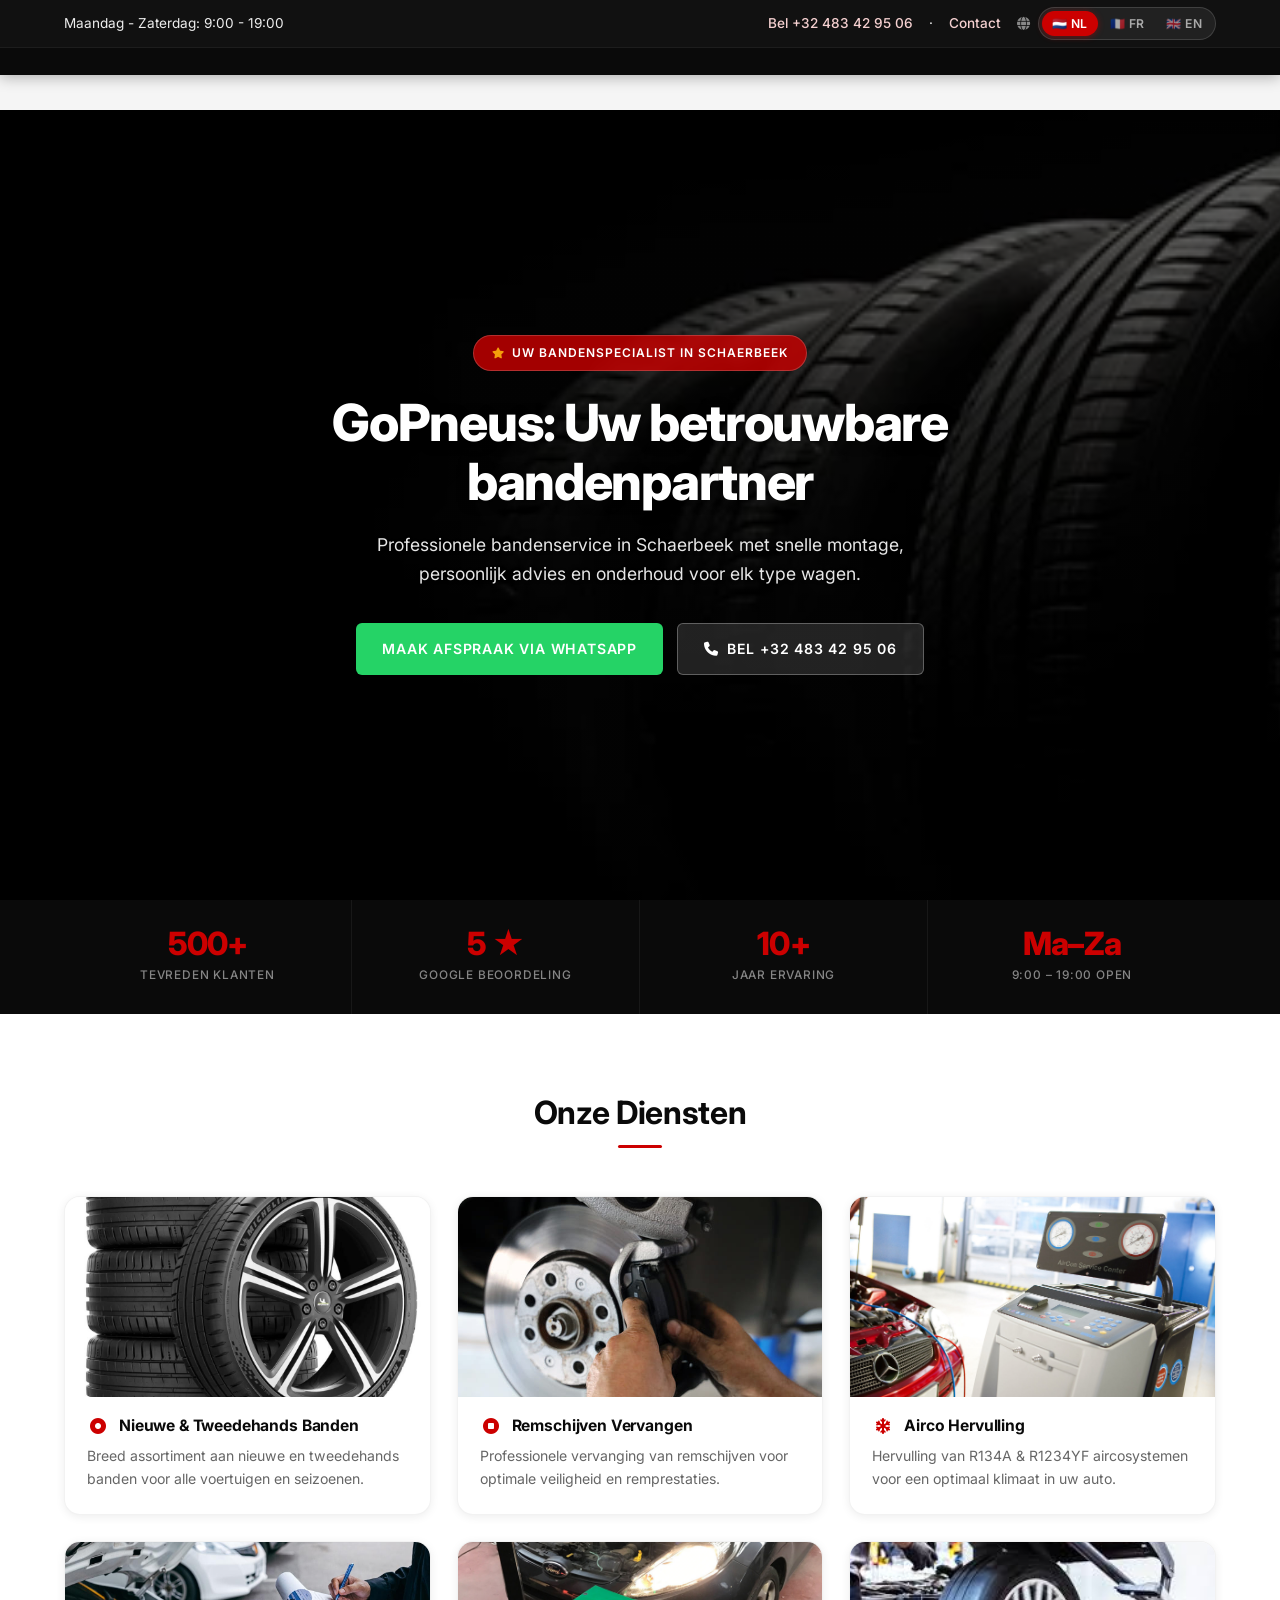
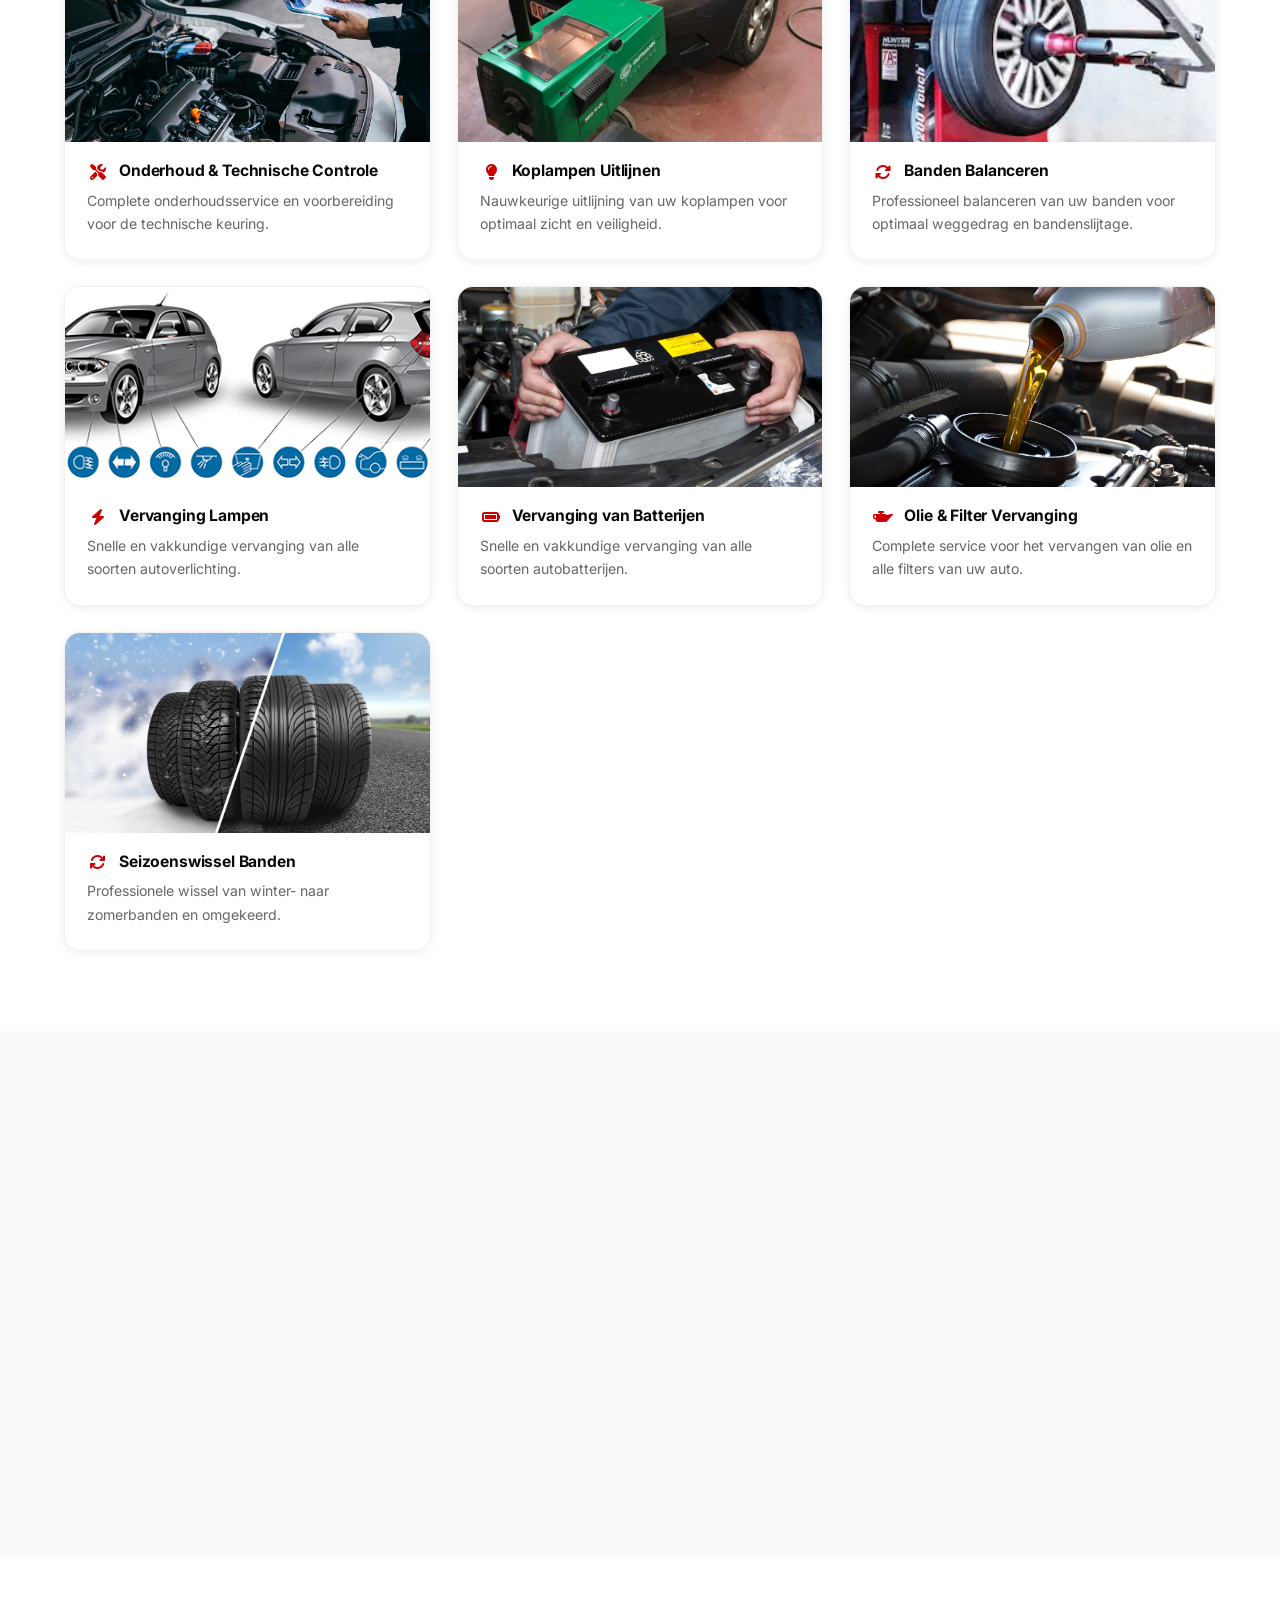
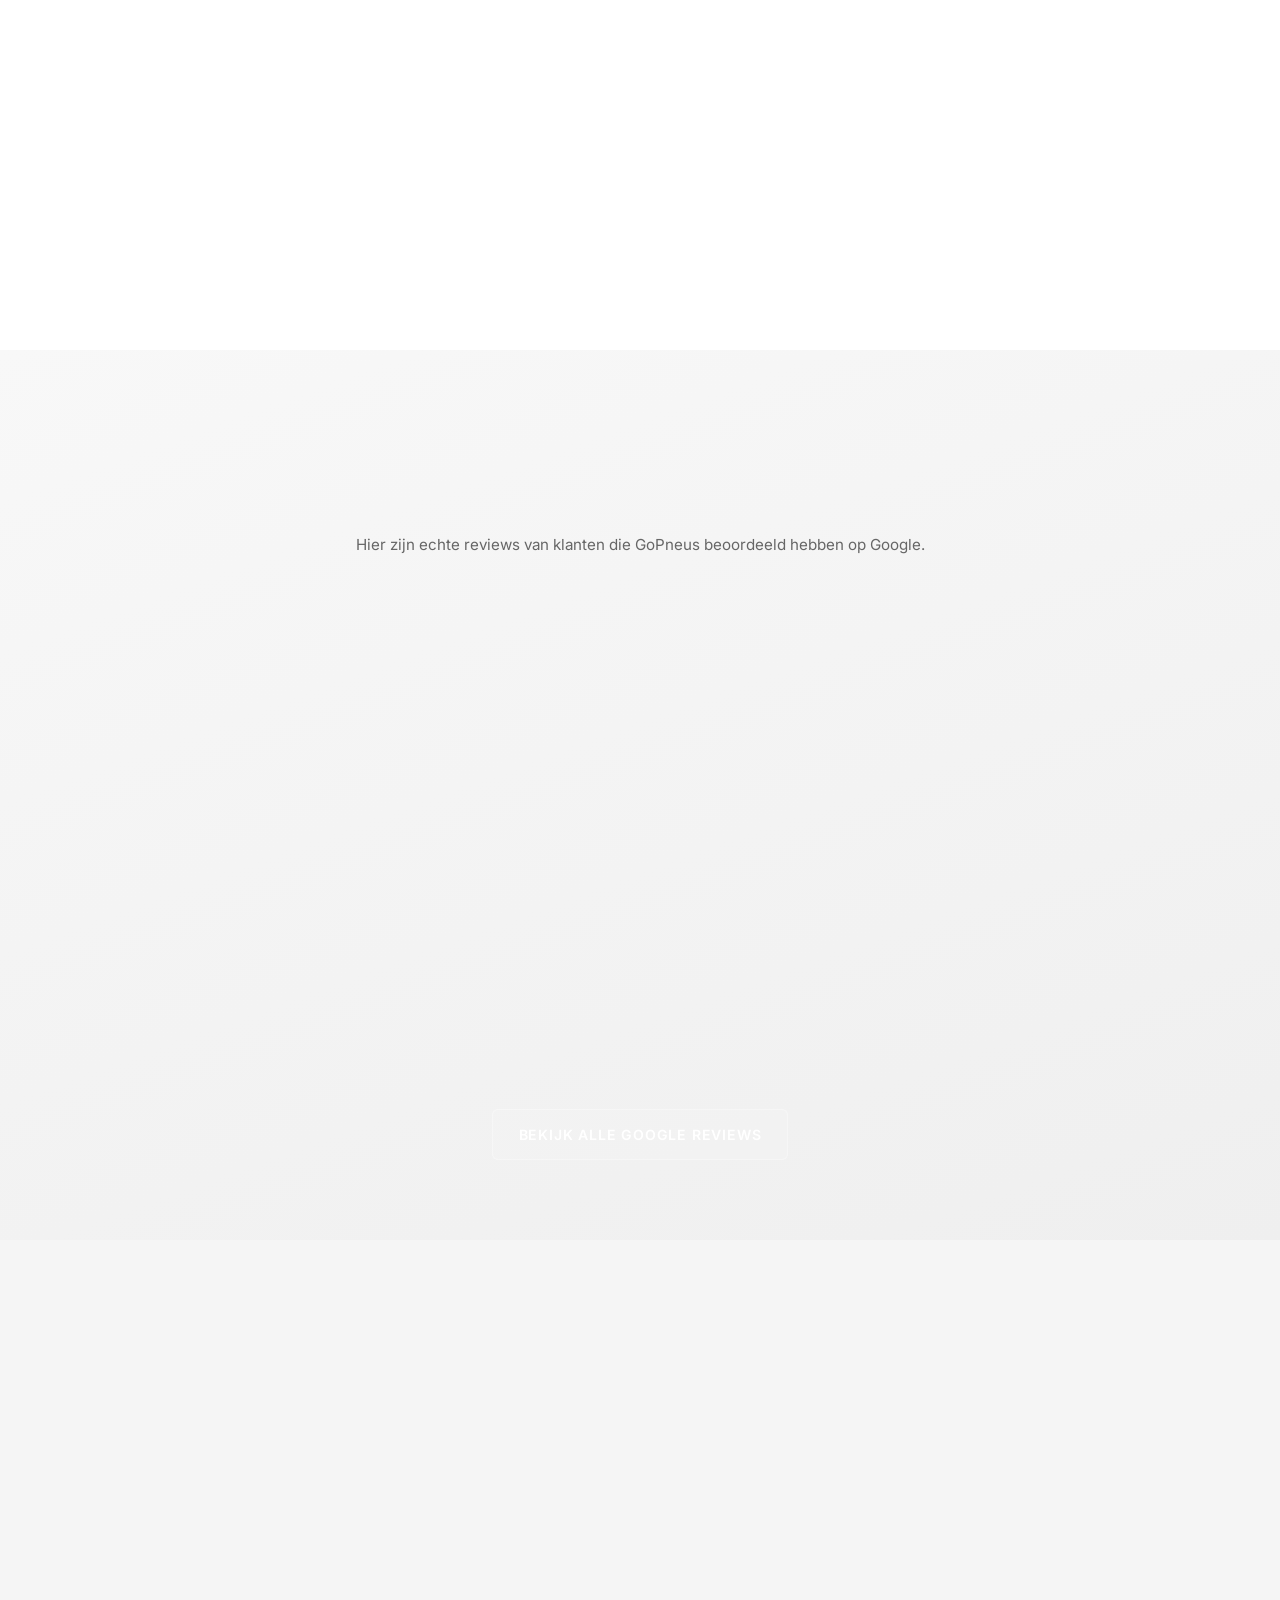
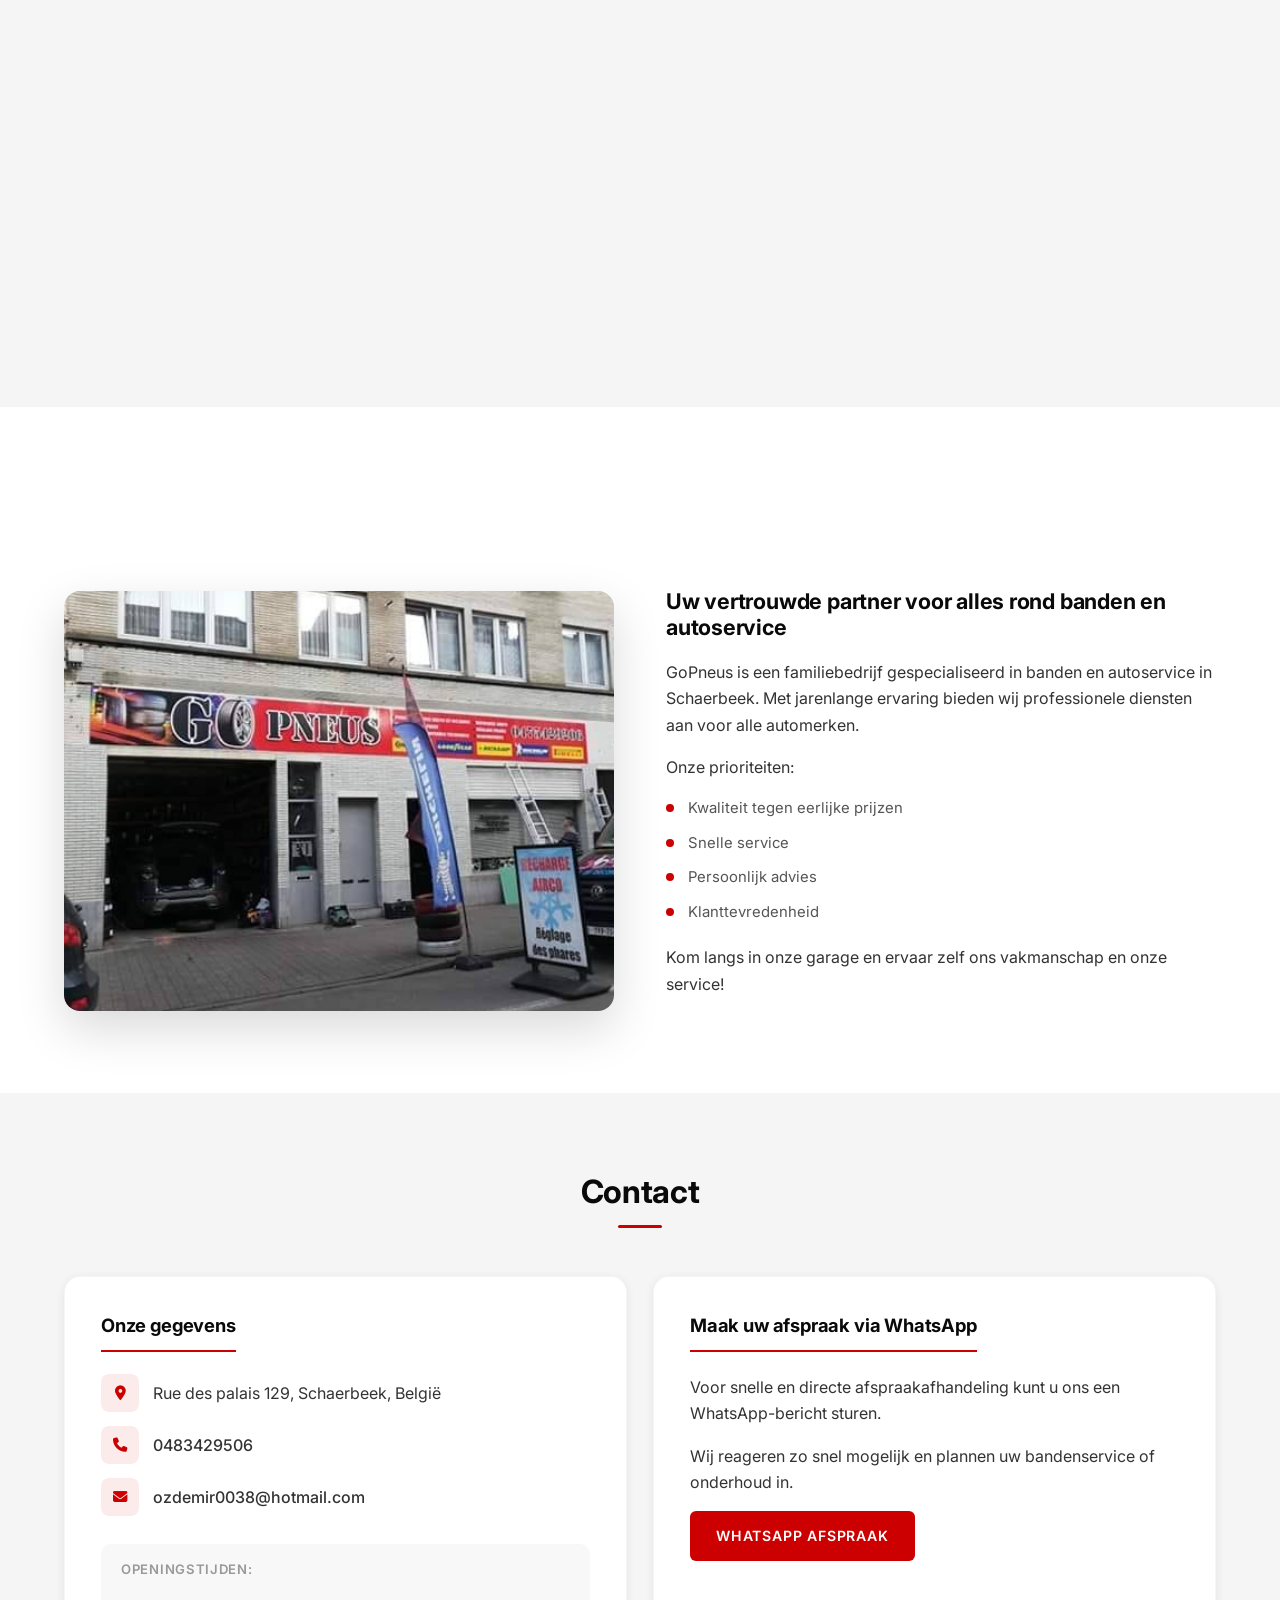
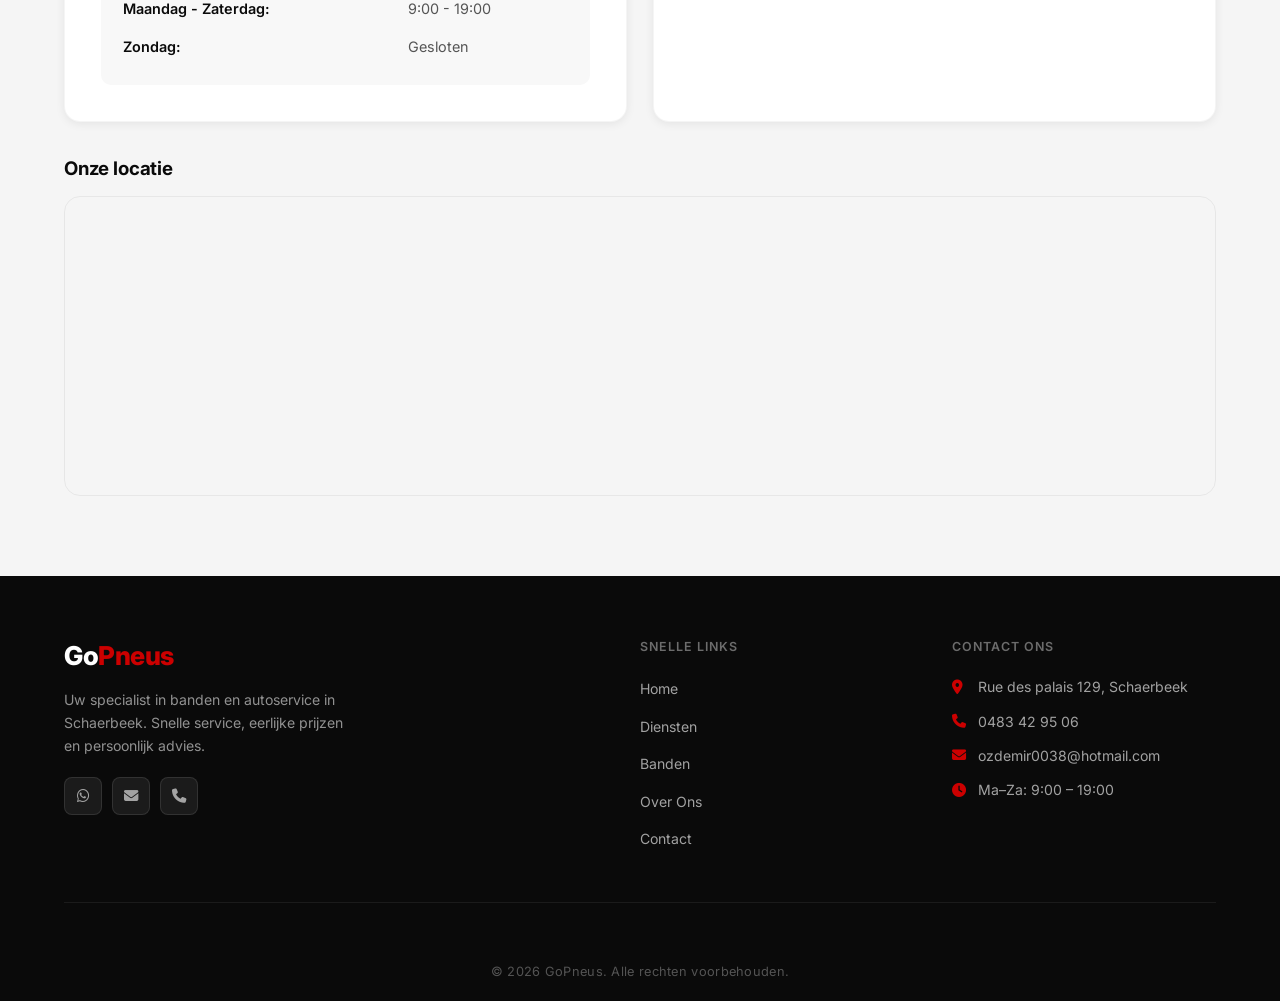
==== index.html @ aa097627 "Move website files to repo root for GitHub Pages Files moved from WebSite/ to root so the site serve" ====
<!DOCTYPE html>
<html lang="nl">

<head>
    <meta charset="UTF-8">
    <meta name="viewport" content="width=device-width, initial-scale=1.0">
    <meta name="description" content="GoPneus - Uw bandenspecialist in Schaerbeek. Banden, onderhoud, lampen, accu's en technische controle met persoonlijke service.">
    <title>GoPneus - Uw Bandenspecialist in Schaerbeek</title>
    <link rel="stylesheet" href="https://cdnjs.cloudflare.com/ajax/libs/font-awesome/6.4.0/css/all.min.css" crossorigin="anonymous" referrerpolicy="no-referrer" />
    <link rel="stylesheet" href="style.css">
</head>

<body>
    <div class="top-bar">
        <div class="container">
            <div data-i18n="topbar_hours">Maandag - Zaterdag: 9:00 - 19:00</div>
            <div class="top-bar-right">
                <a href="tel:+32483429506">Bel +32 483 42 95 06</a> · <a href="#contact" data-i18n="topbar_contact">Contact</a>
                <div class="lang-switcher">
                    <i class="fas fa-globe lang-icon"></i>
                    <div class="lang-group">
                        <button class="lang-btn active" data-lang="nl">🇳🇱 NL</button>
                        <button class="lang-btn" data-lang="fr">🇫🇷 FR</button>
                        <button class="lang-btn" data-lang="en">🇬🇧 EN</button>
                    </div>
                </div>
            </div>
        </div>
    </div>

    <header>
        <div class="container">
            <h1 class="logo">Go<span>Pneus</span></h1>
            <nav aria-label="Hoofdmenu">
                <ul class="main-menu">
                    <li><a href="#home" data-i18n="nav_home">Home</a></li>
                    <li><a href="#services" data-i18n="nav_services">Diensten</a></li>
                    <li><a href="#banden" data-i18n="nav_tyres">Banden</a></li>
                    <li><a href="#over-ons" data-i18n="nav_about">Over Ons</a></li>
                    <li><a href="#contact" data-i18n="nav_contact">Contact</a></li>
                </ul>
                <div class="hamburger">
                    <span></span>
                    <span></span>
                    <span></span>
                </div>
            </nav>
        </div>
    </header>

    <section class="hero" id="home">
        <div class="hero-content">
            <div class="hero-badge"><i class="fas fa-star"></i> Uw bandenspecialist in Schaerbeek</div>
            <h2 data-i18n="hero_title">GoPneus: Uw betrouwbare bandenpartner</h2>
            <p data-i18n="hero_text">Professionele bandenservice in Schaerbeek met snelle montage, persoonlijk advies en onderhoud voor elk type wagen.</p>
            <div class="hero-buttons">
                <a href="https://wa.me/32483429506?text=Hallo%20GoPneus%2C%20ik%20wil%20een%20afspraak%20maken." target="_blank" rel="noopener" class="btn btn-whatsapp" data-i18n="hero_btn_whatsapp"><i class="fab fa-whatsapp"></i> Maak afspraak via WhatsApp</a>
                <a href="tel:+32483429506" class="btn btn-secondary"><i class="fas fa-phone"></i> <span data-i18n="hero_btn_call">Bel +32 483 42 95 06</span></a>
            </div>
        </div>
    </section>

    <section class="stats-strip">
        <div class="container">
            <div class="stat-item">
                <span class="stat-number">500+</span>
                <span class="stat-label">Tevreden klanten</span>
            </div>
            <div class="stat-item">
                <span class="stat-number">5 ★</span>
                <span class="stat-label">Google beoordeling</span>
            </div>
            <div class="stat-item">
                <span class="stat-number">10+</span>
                <span class="stat-label">Jaar ervaring</span>
            </div>
            <div class="stat-item">
                <span class="stat-number">Ma–Za</span>
                <span class="stat-label">9:00 – 19:00 open</span>
            </div>
        </div>
    </section>

    <section id="services" class="services">
        <div class="container">
            <h2 class="section-title" data-i18n="services_title">Onze Diensten</h2>
            <div class="service-grid">
                <div class="service-card">
                    <div class="service-img">
                        <img src="images/new_tyres.jpg" alt="Nieuwe en tweedehands banden">
                    </div>
                    <div class="service-info">
                        <h3><i class="fas fa-circle-dot"></i> Nieuwe &amp; Tweedehands Banden</h3>
                        <p>Breed assortiment aan nieuwe en tweedehands banden voor alle voertuigen en seizoenen.</p>
                    </div>
                </div>

                <div class="service-card">
                    <div class="service-img">
                        <img src="images/rem.jpeg" alt="Remschijven vervangen">
                    </div>
                    <div class="service-info">
                        <h3><i class="fas fa-circle-stop"></i> Remschijven Vervangen</h3>
                        <p>Professionele vervanging van remschijven voor optimale veiligheid en remprestaties.</p>
                    </div>
                </div>

                <div class="service-card">
                    <div class="service-img">
                        <img src="images/airco-center-large.jpg" alt="Airco hervulling">
                    </div>
                    <div class="service-info">
                        <h3><i class="fas fa-snowflake"></i> Airco Hervulling</h3>
                        <p>Hervulling van R134A &amp; R1234YF aircosystemen voor een optimaal klimaat in uw auto.</p>
                    </div>
                </div>

                <div class="service-card">
                    <div class="service-img">
                        <img src="images/Preparation_controle_technique_Wonderservice.jpg" alt="Onderhoud en technische controle">
                    </div>
                    <div class="service-info">
                        <h3><i class="fas fa-screwdriver-wrench"></i> Onderhoud &amp; Technische Controle</h3>
                        <p>Complete onderhoudsservice en voorbereiding voor de technische keuring.</p>
                    </div>
                </div>

                <div class="service-card">
                    <div class="service-img">
                        <img src="images/test lichten midden.jpg" alt="Koplampen uitlijnen">
                    </div>
                    <div class="service-info">
                        <h3><i class="fas fa-lightbulb"></i> Koplampen Uitlijnen</h3>
                        <p>Nauwkeurige uitlijning van uw koplampen voor optimaal zicht en veiligheid.</p>
                    </div>
                </div>

                <div class="service-card">
                    <div class="service-img">
                        <img src="images/balance.jpg" alt="Banden balanceren">
                    </div>
                    <div class="service-info">
                        <h3><i class="fas fa-rotate"></i> Banden Balanceren</h3>
                        <p>Professioneel balanceren van uw banden voor optimaal weggedrag en bandenslijtage.</p>
                    </div>
                </div>

                <div class="service-card">
                    <div class="service-img">
                        <img src="images/Auto-lampen-banner.jpg" alt="Vervanging van lampen">
                    </div>
                    <div class="service-info">
                        <h3><i class="fas fa-bolt"></i> Vervanging Lampen</h3>
                        <p>Snelle en vakkundige vervanging van alle soorten autoverlichting.</p>
                    </div>
                </div>

                <div class="service-card">
                    <div class="service-img">
                        <img src="images/Batterij-Auto-FOTO-1.jpg" alt="Vervanging van batterijen">
                    </div>
                    <div class="service-info">
                        <h3><i class="fas fa-battery-full"></i> Vervanging van Batterijen</h3>
                        <p>Snelle en vakkundige vervanging van alle soorten autobatterijen.</p>
                    </div>
                </div>

                <div class="service-card">
                    <div class="service-img">
                        <img src="images/olie_verandering.JPG" alt="Olie en filter vervangen">
                    </div>
                    <div class="service-info">
                        <h3><i class="fas fa-oil-can"></i> Olie &amp; Filter Vervanging</h3>
                        <p>Complete service voor het vervangen van olie en alle filters van uw auto.</p>
                    </div>
                </div>

                <div class="service-card">
                    <div class="service-img">
                        <img src="images/winterbanden-zomerbanden.jpg" alt="Seizoenswissel van banden">
                    </div>
                    <div class="service-info">
                        <h3><i class="fas fa-arrows-rotate"></i> Seizoenswissel Banden</h3>
                        <p>Professionele wissel van winter- naar zomerbanden en omgekeerd.</p>
                    </div>
                </div>
            </div>
        </div>
    </section>

    <section class="why-us">
        <div class="container">
            <h2 class="section-title" data-i18n="why_title">Waarom kiezen voor GoPneus?</h2>
            <div class="why-grid">
                <div class="why-card">
                    <div class="why-card-icon"><i class="fas fa-headset"></i></div>
                    <h3>Persoonlijk advies</h3>
                    <p>Onze specialisten helpen u snel bij het kiezen van de beste banden en service voor uw auto.</p>
                </div>
                <div class="why-card">
                    <div class="why-card-icon"><i class="fas fa-stopwatch"></i></div>
                    <h3>Snelle service</h3>
                    <p>Efficiënte bandenmontage, uitlijning en onderhoud zodat u snel weer veilig op de baan bent.</p>
                </div>
                <div class="why-card">
                    <div class="why-card-icon"><i class="fas fa-award"></i></div>
                    <h3>Topkwaliteit</h3>
                    <p>Wij werken met betrouwbare bandenmerken en leveren professionele service met aandacht voor details.</p>
                </div>
            </div>
        </div>
    </section>

    <section class="trusted-brands">
        <div class="container">
            <h2 class="section-title" data-i18n="trusted_title">Topbandmerken die wij voeren</h2>
            <div class="brand-grid">
                <div class="brand-box">
                    <img src="images/continental.jpg" alt="Continental banden">
                    <span>Continental</span>
                </div>
                <div class="brand-box">
                    <img src="images/michelin.jpg" alt="Michelin banden">
                    <span>Michelin</span>
                </div>
                <div class="brand-box">
                    <img src="images/band-bridgestone-turanza-6-205-55-r16-91-v--2740768.jpg" alt="Bridgestone banden">
                    <span>Bridgestone</span>
                </div>
                <div class="brand-box">
                    <img src="images/images.jpg" alt="Goodyear banden">
                    <span>Goodyear</span>
                </div>
            </div>
        </div>
    </section>

    <section class="reviews">
        <div class="container">
            <h2 class="section-title" data-i18n="reviews_title">Echte Google Reviews</h2>
            <div class="review-message" data-i18n="reviews_message">Hier zijn echte reviews van klanten die GoPneus beoordeeld hebben op Google.</div>
            <div class="review-grid">
                <div class="review-card">
                    <div class="review-header">
                        <div class="reviewer-avatar">Ö</div>
                        <div class="reviewer-info">
                            <h4>Özlem Özdemir</h4>
                            <small>2 maanden geleden</small>
                        </div>
                    </div>
                    <div class="review-stars">★★★★★</div>
                    <p>Service super et rapide, prix correcte! gérant très sympa.</p>
                </div>
                <div class="review-card">
                    <div class="review-header">
                        <div class="reviewer-avatar">I</div>
                        <div class="reviewer-info">
                            <h4>iiam</h4>
                            <small>3 maanden geleden</small>
                        </div>
                    </div>
                    <div class="review-stars">★★★★★</div>
                    <p>J’ai été fin août début septembre pour la première fois, au top rien à dire entant que jeune femme j’ai bien été traité. Mon problème a été réglé rapidement.</p>
                </div>
                <div class="review-card">
                    <div class="review-header">
                        <div class="reviewer-avatar">A</div>
                        <div class="reviewer-info">
                            <h4>Ali</h4>
                            <small>4 maanden geleden</small>
                        </div>
                    </div>
                    <div class="review-stars">★★★★★</div>
                    <p>Super garage ! On m’a bien expliqué le problème, la réparation a été faite vite et pour un prix honnête. Franchement top.</p>
                </div>
                <div class="review-card">
                    <div class="review-header">
                        <div class="reviewer-avatar">B</div>
                        <div class="reviewer-info">
                            <h4>batu</h4>
                            <small>4 maanden geleden</small>
                        </div>
                    </div>
                    <div class="review-stars">★★★★★</div>
                    <p>Super service!</p>
                </div>
                <div class="review-card">
                    <div class="review-header">
                        <div class="reviewer-avatar">G</div>
                        <div class="reviewer-info">
                            <h4>Gaspard Zeler</h4>
                            <small>8 maanden geleden</small>
                        </div>
                    </div>
                    <div class="review-stars">★★★★★</div>
                    <p>Je suis venu pour changer mes 4 pneus .. sans rendez vous .. 30 minutes après c’était prêt ! Incroyable service et très abordable.</p>
                </div>
                <div class="review-card">
                    <div class="review-header">
                        <div class="reviewer-avatar">E</div>
                        <div class="reviewer-info">
                            <h4>Electricien Bruxelles</h4>
                            <small>11 maanden geleden</small>
                        </div>
                    </div>
                    <div class="review-stars">★★★★★</div>
                    <p>J’ai été pour une recharge Airco. Super service!</p>
                </div>
            </div>
            <div class="review-footer">
                <a href="https://www.google.com/maps/search/GoPneus+Schaerbeek" target="_blank" rel="noopener" class="btn btn-secondary" data-i18n="reviews_btn">Bekijk alle Google Reviews</a>
            </div>
        </div>
    </section>

    <section id="banden" class="banden">
        <div class="container">
            <h2 class="section-title" data-i18n="tyres_title">Onze Banden</h2>
            <div class="banden-info">
                <div class="banden-text">
                    <h3>Kwaliteitsbanden voor elke auto</h3>
                    <p>Bij GoPneus vindt u een ruim assortiment aan banden:</p>
                    <ul>
                        <li>Nieuwe banden van topmerken</li>
                        <li>Kwalitatieve tweedehands banden</li>
                        <li>Zomerbanden</li>
                        <li>Winterbanden</li>
                        <li>All-season banden</li>
                        <li>Banden voor personenwagens, SUV's en bestelwagens</li>
                        <li>Ook velgen en complete wielen beschikbaar op aanvraag</li>
                    </ul>
                    <p>Wij bestellen elke band die u wilt, inclusief uw favoriete merk en velgtype.</p>
                    <p>Wij helpen u graag bij het kiezen van de juiste banden voor uw auto en rijstijl.</p>
                    <a href="#contact" class="btn">Vraag advies</a>
                </div>
                <div class="banden-image">
                    <img src="images/new_tyres.jpg"
                        alt="Verschillende soorten banden">
                </div>
            </div>
        </div>
    </section>

    <section id="over-ons" class="over-ons">
        <div class="container">
            <h2 class="section-title">Over GoPneus</h2>
            <div class="over-ons-content">
                <div class="over-ons-image">
                    <img src="images/garage_foto.jpg"
                        alt="GoPneus Garage">
                </div>
                <div class="over-ons-text">
                    <h3>Uw vertrouwde partner voor alles rond banden en autoservice</h3>
                    <p>GoPneus is een familiebedrijf gespecialiseerd in banden en autoservice in Schaerbeek. Met
                        jarenlange ervaring bieden wij professionele diensten aan voor alle automerken.</p>
                    <p>Onze prioriteiten:</p>
                    <ul>
                        <li>Kwaliteit tegen eerlijke prijzen</li>
                        <li>Snelle service</li>
                        <li>Persoonlijk advies</li>
                        <li>Klanttevredenheid</li>
                    </ul>
                    <p>Kom langs in onze garage en ervaar zelf ons vakmanschap en onze service!</p>
                </div>
            </div>
        </div>
    </section>

    <section id="contact" class="contact">
        <div class="container">
            <h2 class="section-title" data-i18n="contact_title">Contact</h2>
            <div class="contact-grid">
                <div class="contact-info">
                    <h3 data-i18n="contact_data_title">Onze gegevens</h3>
                    <ul class="contact-details">
                        <li>
                            <i class="fas fa-map-marker-alt"></i>
                            <span>Rue des palais 129, Schaerbeek, België</span>
                        </li>
                        <li>
                            <i class="fas fa-phone"></i>
                            <span><a href="tel:+32483429506">0483429506</a></span>
                        </li>
                        <li>
                            <i class="fas fa-envelope"></i>
                            <span><a href="mailto:ozdemir0038@hotmail.com">ozdemir0038@hotmail.com</a></span>
                        </li>
                    </ul>
                    <div class="openingstijden">
                        <h4 data-i18n="opening_hours_title">Openingstijden:</h4>
                        <table>
                            <tr>
                                <td>Maandag - Zaterdag:</td>
                                <td>9:00 - 19:00</td>
                            </tr>
                            <tr>
                                <td>Zondag:</td>

                                <td>Gesloten</td>
                            </tr>
                        </table>
                    </div>
                </div>

                <div class="contact-form">
                    <h3 data-i18n="appointment_title">Maak uw afspraak via WhatsApp</h3>
                    <p data-i18n="appointment_text1">Voor snelle en directe afspraakafhandeling kunt u ons een WhatsApp-bericht sturen.</p>
                    <p data-i18n="appointment_text2">Wij reageren zo snel mogelijk en plannen uw bandenservice of onderhoud in.</p>
                    <a href="https://wa.me/32483429506?text=Hallo%20GoPneus%2C%20ik%20wil%20een%20afspraak%20maken." target="_blank" rel="noopener" class="btn" data-i18n="whatsapp_appointment">WhatsApp afspraak</a>
                </div>

                <div class="location-map">
                    <h3>Onze locatie</h3>
                    <iframe
                        src="https://www.google.com/maps/embed?pb=!1m18!1m12!1m3!1d2518.1435899358675!2d4.369674!3d50.8654545!2m3!1f0!2f0!3f0!3m2!1i1024!2i768!4f13.1!3m3!1m2!1s0x47c3c3d4e5cf7a57%3A0x985e18043c5de5c0!2sRue%20des%20Palais%20129%2C%201030%20Schaerbeek!5e0!3m2!1snl!2sbe!4v1597315842123!5m2!1snl!2sbe"
                        width="100%" height="300" title="GoPneus locatie" allowfullscreen="" aria-hidden="false"
                        tabindex="0"></iframe>
                </div>
            </div>
        </div>
    </section>

    <footer>
        <div class="container">
            <div class="footer-content">
                <div class="footer-logo">
                    <h2 class="logo">Go<span>Pneus</span></h2>
                    <p>Uw specialist in banden en autoservice in Schaerbeek. Snelle service, eerlijke prijzen en persoonlijk advies.</p>
                    <div class="footer-social">
                        <a href="https://wa.me/32483429506" title="WhatsApp"><i class="fab fa-whatsapp"></i></a>
                        <a href="mailto:ozdemir0038@hotmail.com" title="Email"><i class="fas fa-envelope"></i></a>
                        <a href="tel:+32483429506" title="Bellen"><i class="fas fa-phone"></i></a>
                    </div>
                </div>
                <div class="footer-links">
                    <h3>Snelle links</h3>
                    <ul>
                        <li><a href="#home">Home</a></li>
                        <li><a href="#services">Diensten</a></li>
                        <li><a href="#banden">Banden</a></li>
                        <li><a href="#over-ons">Over Ons</a></li>
                        <li><a href="#contact">Contact</a></li>
                    </ul>
                </div>
                <div class="footer-contact">
                    <h3>Contact ons</h3>
                    <p><i class="fas fa-map-marker-alt"></i> Rue des palais 129, Schaerbeek</p>
                    <p><i class="fas fa-phone"></i> <a href="tel:+32483429506">0483 42 95 06</a></p>
                    <p><i class="fas fa-envelope"></i> <a href="mailto:ozdemir0038@hotmail.com">ozdemir0038@hotmail.com</a></p>
                    <p><i class="fas fa-clock"></i> Ma–Za: 9:00 – 19:00</p>
                </div>
            </div>
            <div class="footer-bottom">© 2026 GoPneus. Alle rechten voorbehouden.</div>
        </div>
    </footer>

    <script src="script.js"></script>
</body>

</html>
---- style.css ----
@import url('https://fonts.googleapis.com/css2?family=Inter:wght@400;500;600;700;800&display=swap');

/* ─── CSS Custom Properties ─────────────────────────────────── */
:root {
    --red:        #cc0000;
    --red-dark:   #990000;
    --black:      #0a0a0a;
    --gold:       #f59e0b;
    --gray-light: #f5f5f5;
    --white:      #ffffff;
    --shadow-sm:  0 2px 10px rgba(0,0,0,0.07);
    --shadow-md:  0 8px 28px rgba(0,0,0,0.11);
    --shadow-lg:  0 18px 48px rgba(0,0,0,0.15);
    --radius:     10px;
    --radius-lg:  16px;
    --transition: 0.28s ease;
}

/* ─── Reset & Base ──────────────────────────────────────────── */
* { margin: 0; padding: 0; box-sizing: border-box; }

html { font-size: 16px; scroll-behavior: smooth; }

body {
    font-family: 'Inter', 'Segoe UI', Tahoma, Geneva, Verdana, sans-serif;
    line-height: 1.65;
    color: #333;
    background-color: #f5f5f5;
}

img { max-width: 100%; height: auto; display: block; }

/* ─── Container ─────────────────────────────────────────────── */
.container {
    width: 100%;
    max-width: 1200px;
    margin: 0 auto;
    padding: 0 24px;
}

/* ─── Typography ────────────────────────────────────────────── */
h1, h2, h3, h4, h5, h6 {
    margin-bottom: 1rem;
    font-weight: 700;
    line-height: 1.2;
    letter-spacing: -0.01em;
}

p { margin-bottom: 1rem; }

a {
    color: var(--red);
    text-decoration: none;
    transition: color var(--transition);
}

a:hover { color: var(--red-dark); }

ul { list-style-position: inside; }

.section-title {
    text-align: center;
    margin-bottom: 3rem;
    font-size: 2rem;
    color: var(--black);
    position: relative;
    padding-bottom: 16px;
}

.section-title::after {
    content: '';
    position: absolute;
    width: 44px;
    height: 3px;
    background: var(--red);
    bottom: 0;
    left: 50%;
    transform: translateX(-50%);
    border-radius: 2px;
}

/* ─── Scroll Fade-In Animation ──────────────────────────────── */
.fade-in {
    opacity: 0;
    transform: translateY(26px);
    transition: opacity 0.55s ease, transform 0.55s ease;
}

.fade-in.visible {
    opacity: 1;
    transform: translateY(0);
}

/* ─── Buttons ───────────────────────────────────────────────── */
.btn {
    display: inline-flex;
    align-items: center;
    gap: 8px;
    background-color: var(--red);
    color: var(--white);
    padding: 13px 26px;
    border-radius: 6px;
    font-weight: 600;
    font-size: 0.88rem;
    text-transform: uppercase;
    letter-spacing: 0.8px;
    transition: all var(--transition);
    border: none;
    cursor: pointer;
    text-decoration: none;
}

.btn:hover {
    background-color: var(--red-dark);
    color: var(--white);
    transform: translateY(-2px);
    box-shadow: 0 6px 20px rgba(204,0,0,0.30);
}

.btn-whatsapp {
    background-color: #25d366;
    color: var(--white);
}

.btn-whatsapp:hover {
    background-color: #1da851;
    color: var(--white);
    box-shadow: 0 6px 20px rgba(37,211,102,0.35);
}

.btn-secondary {
    background-color: rgba(255,255,255,0.13);
    color: var(--white);
    border: 1px solid rgba(255,255,255,0.28);
}

.btn-secondary:hover {
    background-color: rgba(255,255,255,0.22);
    color: var(--white);
    transform: translateY(-2px);
    box-shadow: none;
}

/* ─── Top Bar ────────────────────────────────────────────────── */
.top-bar {
    position: fixed;
    top: 0; left: 0;
    width: 100%;
    background-color: #111;
    color: #eee;
    font-size: 0.85rem;
    z-index: 1001;
    border-bottom: 1px solid rgba(255,255,255,0.05);
}

.top-bar .container {
    display: flex;
    justify-content: space-between;
    align-items: center;
    padding-top: 7px;
    padding-bottom: 7px;
}

.top-bar-right {
    display: flex;
    align-items: center;
    gap: 1rem;
    flex-wrap: wrap;
}

.top-bar a { color: #f5d0d0; font-weight: 500; }
.top-bar a:hover { color: var(--white); }

/* Language Switcher */
.lang-switcher { display: flex; align-items: center; gap: 8px; }

.lang-icon { color: rgba(255,255,255,0.5); font-size: 0.82rem; }

.lang-group {
    display: flex;
    align-items: center;
    background: rgba(255,255,255,0.07);
    border: 1px solid rgba(255,255,255,0.14);
    border-radius: 20px;
    padding: 3px;
    gap: 2px;
}

.lang-btn {
    border: none;
    background: transparent;
    color: rgba(255,255,255,0.62);
    padding: 4px 10px;
    border-radius: 16px;
    cursor: pointer;
    font-weight: 600;
    font-size: 0.76rem;
    letter-spacing: 0.4px;
    transition: all 0.22s ease;
    text-align: center;
    line-height: 1.4;
    font-family: inherit;
}

.lang-btn.active {
    background-color: var(--red);
    color: var(--white);
    box-shadow: 0 1px 6px rgba(204,0,0,0.45);
}

.lang-btn:hover:not(.active) {
    background: rgba(255,255,255,0.13);
    color: var(--white);
}

/* ─── Header ────────────────────────────────────────────────── */
header {
    background-color: var(--black);
    padding: 14px 0;
    position: fixed;
    width: 100%;
    top: 0;
    z-index: 1000;
    box-shadow: 0 2px 14px rgba(0,0,0,0.30);
    transition: padding var(--transition), background var(--transition);
}

header.scrolled {
    background-color: rgba(10,10,10,0.97);
    padding: 10px 0;
    backdrop-filter: blur(8px);
}

header .container { display: flex; justify-content: space-between; align-items: center; }

.logo { color: var(--white); font-size: 26px; font-weight: 800; letter-spacing: -0.5px; }
.logo span { color: var(--red); }

.main-menu { display: flex; list-style: none; align-items: center; }

.main-menu li { margin-left: 28px; }

.main-menu a {
    color: rgba(255,255,255,0.85);
    font-weight: 500;
    font-size: 0.88rem;
    position: relative;
    padding: 5px 0;
    letter-spacing: 0.2px;
}

.main-menu a::after {
    content: '';
    position: absolute;
    width: 0; height: 2px;
    background-color: var(--red);
    bottom: 0; left: 0;
    transition: width var(--transition);
}

.main-menu a:hover { color: var(--white); }
.main-menu a:hover::after { width: 100%; }

.hamburger { display: none; flex-direction: column; cursor: pointer; gap: 5px; }

.hamburger span {
    width: 24px; height: 2px;
    background-color: var(--white);
    border-radius: 2px;
    transition: all 0.3s ease;
    display: block;
}

/* ─── Hero Section ──────────────────────────────────────────── */
.hero {
    background-image: linear-gradient(rgba(0,0,0,0.62), rgba(0,0,0,0.50)), url("images/hero.png");
    background-size: cover;
    background-position: center;
    background-attachment: fixed;
    min-height: calc(100vh - 110px);
    display: flex;
    align-items: center;
    justify-content: center;
    color: var(--white);
    margin-top: 110px;
    position: relative;
    text-align: center;
    padding: 60px 24px;
}

.hero-content {
    position: relative;
    z-index: 1;
    max-width: 740px;
    margin: 0 auto;
}

.hero-badge {
    display: inline-flex;
    align-items: center;
    gap: 7px;
    background: rgba(204,0,0,0.80);
    color: var(--white);
    font-size: 0.75rem;
    font-weight: 600;
    letter-spacing: 1px;
    text-transform: uppercase;
    padding: 7px 18px;
    border-radius: 20px;
    margin-bottom: 22px;
    border: 1px solid rgba(255,255,255,0.18);
    backdrop-filter: blur(4px);
}

.hero-badge i { font-size: 0.68rem; color: var(--gold); }

.hero h2 {
    font-size: 3.2rem;
    font-weight: 800;
    margin-bottom: 1.2rem;
    text-shadow: 1px 2px 12px rgba(0,0,0,0.5);
    letter-spacing: -0.025em;
    line-height: 1.15;
}

.hero p {
    font-size: 1.1rem;
    margin-bottom: 2.2rem;
    opacity: 0.9;
    text-shadow: 0 1px 4px rgba(0,0,0,0.4);
    max-width: 560px;
    margin-left: auto;
    margin-right: auto;
}

.hero-buttons {
    display: flex;
    justify-content: center;
    gap: 14px;
    flex-wrap: wrap;
}

/* ─── Stats Strip ────────────────────────────────────────────── */
.stats-strip { background: var(--black); }

.stats-strip .container {
    display: grid;
    grid-template-columns: repeat(4, 1fr);
}

.stat-item {
    display: flex;
    flex-direction: column;
    align-items: center;
    justify-content: center;
    padding: 28px 20px;
    border-right: 1px solid rgba(255,255,255,0.06);
    transition: background var(--transition);
}

.stat-item:last-child { border-right: none; }
.stat-item:hover { background: rgba(255,255,255,0.03); }

.stat-number {
    font-size: 2rem;
    font-weight: 800;
    color: var(--red);
    line-height: 1;
    margin-bottom: 6px;
    letter-spacing: -0.03em;
}

.stat-label {
    font-size: 0.74rem;
    color: rgba(255,255,255,0.50);
    text-transform: uppercase;
    letter-spacing: 0.8px;
    font-weight: 500;
    text-align: center;
}

/* ─── Services Section ──────────────────────────────────────── */
.services { padding: 5rem 0; background-color: var(--white); }

.service-grid {
    display: grid;
    grid-template-columns: repeat(auto-fill, minmax(310px, 1fr));
    gap: 26px;
}

.service-card {
    background-color: var(--white);
    border-radius: var(--radius-lg);
    overflow: hidden;
    box-shadow: var(--shadow-sm);
    border: 1px solid rgba(0,0,0,0.05);
    transition: transform var(--transition), box-shadow var(--transition);
}

.service-card:hover {
    transform: translateY(-8px);
    box-shadow: var(--shadow-lg);
}

.service-img { height: 200px; overflow: hidden; }

.service-img img {
    width: 100%; height: 100%;
    object-fit: cover;
    transition: transform 0.55s ease;
}

.service-card:hover .service-img img { transform: scale(1.07); }

.service-info { padding: 20px 22px 24px; }

.service-info h3 {
    color: var(--black);
    margin-bottom: 8px;
    font-size: 0.98rem;
    display: flex;
    align-items: center;
    gap: 10px;
}

.service-info h3 i {
    color: var(--red);
    font-size: 1rem;
    flex-shrink: 0;
    width: 22px;
    text-align: center;
}

.service-info p {
    color: #666;
    font-size: 0.88rem;
    margin-bottom: 0;
    line-height: 1.65;
}

/* ─── Why Us Section ─────────────────────────────────────────── */
.why-us { padding: 5rem 0; background-color: #fafafa; }

.why-grid {
    display: grid;
    grid-template-columns: repeat(3, 1fr);
    gap: 26px;
}

.why-card {
    background-color: var(--white);
    padding: 36px 28px;
    border-radius: var(--radius-lg);
    box-shadow: var(--shadow-sm);
    text-align: center;
    border-top: 4px solid var(--red);
    transition: transform var(--transition), box-shadow var(--transition);
}

.why-card:hover { transform: translateY(-6px); box-shadow: var(--shadow-lg); }

.why-card-icon {
    width: 66px; height: 66px;
    background: rgba(204,0,0,0.08);
    border-radius: 50%;
    display: flex;
    align-items: center;
    justify-content: center;
    margin: 0 auto 20px;
}

.why-card i { font-size: 1.7rem; color: var(--red); }

.why-card h3 { margin-bottom: 12px; font-size: 1.05rem; }

.why-card p { color: #666; font-size: 0.88rem; margin-bottom: 0; }

/* ─── Trusted Brands ─────────────────────────────────────────── */
.trusted-brands { padding: 4.5rem 0; background-color: var(--white); }

.brand-grid {
    display: grid;
    grid-template-columns: repeat(4, 1fr);
    align-items: center;
    gap: 22px;
}

.brand-box {
    display: flex;
    flex-direction: column;
    align-items: center;
    justify-content: center;
    gap: 12px;
    background-color: #f8f8f8;
    border-radius: var(--radius-lg);
    padding: 28px 20px;
    border: 1px solid rgba(0,0,0,0.05);
    transition: transform var(--transition), box-shadow var(--transition), background var(--transition);
    cursor: default;
}

.brand-box:hover {
    transform: translateY(-4px);
    box-shadow: var(--shadow-md);
    background-color: var(--white);
}

.brand-box img { max-height: 56px; object-fit: contain; }

.brand-box span {
    font-size: 0.76rem;
    font-weight: 600;
    color: #999;
    letter-spacing: 0.6px;
    text-transform: uppercase;
}

/* ─── Reviews Section ────────────────────────────────────────── */
.reviews { padding: 5rem 0; background: linear-gradient(160deg, #f8f8f8 0%, #efefef 100%); }

.review-grid {
    display: grid;
    grid-template-columns: repeat(3, 1fr);
    gap: 22px;
}

.review-card {
    background-color: var(--white);
    padding: 26px 24px;
    border-radius: var(--radius-lg);
    box-shadow: var(--shadow-sm);
    border: 1px solid rgba(0,0,0,0.04);
    transition: transform var(--transition), box-shadow var(--transition);
    position: relative;
    overflow: hidden;
}

.review-card::before {
    content: '\201C';
    position: absolute;
    top: -6px; right: 18px;
    font-size: 5rem;
    color: rgba(204,0,0,0.06);
    font-family: Georgia, serif;
    line-height: 1;
    pointer-events: none;
}

.review-card:hover { transform: translateY(-5px); box-shadow: var(--shadow-lg); }

.review-header {
    display: flex;
    align-items: center;
    gap: 12px;
    margin-bottom: 14px;
}

.reviewer-avatar {
    width: 42px; height: 42px;
    border-radius: 50%;
    background: var(--red);
    color: var(--white);
    font-weight: 700;
    font-size: 1rem;
    display: flex;
    align-items: center;
    justify-content: center;
    flex-shrink: 0;
    text-transform: uppercase;
}

.reviewer-info h4 {
    font-size: 0.9rem;
    font-weight: 700;
    color: var(--black);
    margin-bottom: 2px;
}

.reviewer-info small { font-size: 0.76rem; color: #aaa; }

.review-stars {
    font-size: 1rem;
    color: var(--gold);
    margin-bottom: 10px;
    letter-spacing: 2px;
}

.review-card p { margin-bottom: 0; color: #555; font-size: 0.88rem; line-height: 1.68; }

.review-message { margin-bottom: 28px; font-size: 0.95rem; color: #666; text-align: center; }

.review-footer { margin-top: 36px; text-align: center; }

/* ─── Banden Section ─────────────────────────────────────────── */
.banden { padding: 5rem 0; background-color: #f5f5f5; }

.banden-info {
    display: grid;
    grid-template-columns: 1fr 1fr;
    gap: 52px;
    align-items: center;
}

.banden-text h3 { color: var(--black); margin-bottom: 18px; font-size: 1.45rem; }

.banden-text ul { margin-bottom: 24px; list-style-type: none; padding-left: 0; }

.banden-text li {
    margin-bottom: 10px;
    padding-left: 22px;
    position: relative;
    color: #555;
    font-size: 0.93rem;
}

.banden-text li::before {
    content: '';
    position: absolute;
    left: 0; top: 8px;
    width: 8px; height: 8px;
    background: var(--red);
    border-radius: 50%;
}

.banden-image { border-radius: var(--radius-lg); overflow: hidden; box-shadow: var(--shadow-lg); }

/* ─── Over Ons Section ───────────────────────────────────────── */
.over-ons { padding: 5rem 0; background-color: var(--white); }

.over-ons-content {
    display: grid;
    grid-template-columns: 1fr 1fr;
    gap: 52px;
    align-items: center;
}

.over-ons-image { border-radius: var(--radius-lg); overflow: hidden; box-shadow: var(--shadow-lg); }

.over-ons-image img { width: 100%; height: 420px; object-fit: cover; }

.over-ons-text h3 { color: var(--black); margin-bottom: 18px; font-size: 1.35rem; }

.over-ons-text ul { margin-bottom: 20px; list-style-type: none; padding-left: 0; }

.over-ons-text li {
    margin-bottom: 10px;
    padding-left: 22px;
    position: relative;
    color: #555;
    font-size: 0.93rem;
}

.over-ons-text li::before {
    content: '';
    position: absolute;
    left: 0; top: 8px;
    width: 8px; height: 8px;
    background: var(--red);
    border-radius: 50%;
}

/* ─── Contact Section ────────────────────────────────────────── */
.contact { padding: 5rem 0; background-color: #f5f5f5; }

.contact-grid {
    display: grid;
    grid-template-columns: 1fr 1fr;
    gap: 26px;
}

.contact-info,
.contact-form {
    background: var(--white);
    border-radius: var(--radius-lg);
    padding: 36px;
    box-shadow: var(--shadow-sm);
    border: 1px solid rgba(0,0,0,0.04);
}

.location-map { grid-column: span 2; margin-top: 10px; }

.location-map h3 { color: var(--black); margin-bottom: 16px; }

.location-map iframe {
    border-radius: var(--radius-lg);
    display: block;
    border: 1px solid rgba(0,0,0,0.06);
}

.contact-info h3,
.contact-form h3 {
    color: var(--black);
    margin-bottom: 22px;
    font-size: 1.15rem;
    padding-bottom: 14px;
    border-bottom: 2px solid var(--red);
    display: inline-block;
}

.contact-details { list-style: none; margin-bottom: 28px; }

.contact-details li {
    display: flex;
    align-items: center;
    gap: 14px;
    margin-bottom: 14px;
}

.contact-details i {
    width: 38px; height: 38px;
    background: rgba(204,0,0,0.08);
    color: var(--red);
    border-radius: 8px;
    display: flex;
    align-items: center;
    justify-content: center;
    font-size: 0.9rem;
    flex-shrink: 0;
}

.contact-details a { color: #333; font-weight: 500; }
.contact-details a:hover { color: var(--red); }

.openingstijden {
    margin-top: 22px;
    background: #f8f8f8;
    border-radius: var(--radius);
    padding: 18px 20px;
}

.openingstijden h4 {
    margin-bottom: 12px;
    font-size: 0.82rem;
    text-transform: uppercase;
    letter-spacing: 0.7px;
    color: #999;
    font-weight: 600;
}

.openingstijden table { width: 100%; }

.openingstijden td { padding: 6px 0; font-size: 0.9rem; color: #555; }

.openingstijden td:first-child { font-weight: 600; color: var(--black); }

/* ─── Footer ─────────────────────────────────────────────────── */
footer { background-color: var(--black); color: var(--white); padding: 4rem 0 0; }

.footer-content {
    display: grid;
    grid-template-columns: 2fr 1fr 1fr;
    gap: 48px;
    margin-bottom: 40px;
    padding-bottom: 40px;
    border-bottom: 1px solid rgba(255,255,255,0.07);
}

.footer-logo p {
    margin-top: 12px;
    opacity: 0.55;
    font-size: 0.88rem;
    line-height: 1.65;
    max-width: 280px;
}

.footer-social { display: flex; gap: 10px; margin-top: 20px; }

.footer-social a {
    width: 38px; height: 38px;
    border-radius: 8px;
    background: rgba(255,255,255,0.07);
    border: 1px solid rgba(255,255,255,0.10);
    color: rgba(255,255,255,0.60);
    display: flex;
    align-items: center;
    justify-content: center;
    font-size: 0.9rem;
    transition: all var(--transition);
}

.footer-social a:hover {
    background: var(--red);
    border-color: var(--red);
    color: var(--white);
    transform: translateY(-2px);
}

.footer-links h3,
.footer-contact h3 {
    font-size: 0.78rem;
    text-transform: uppercase;
    letter-spacing: 1px;
    color: rgba(255,255,255,0.40);
    margin-bottom: 20px;
    font-weight: 600;
}

.footer-links ul { list-style: none; }
.footer-links li { margin-bottom: 11px; }

.footer-links a {
    color: rgba(255,255,255,0.62);
    font-size: 0.88rem;
    transition: color var(--transition);
}

.footer-links a:hover { color: var(--white); }

.footer-contact p {
    display: flex;
    align-items: center;
    gap: 10px;
    margin-bottom: 11px;
    font-size: 0.88rem;
    color: rgba(255,255,255,0.62);
}

.footer-contact i { color: var(--red); width: 16px; flex-shrink: 0; }

.footer-contact a { color: rgba(255,255,255,0.62); }
.footer-contact a:hover { color: var(--white); }

.footer-bottom {
    text-align: center;
    padding: 18px 0;
    color: rgba(255,255,255,0.30);
    font-size: 0.80rem;
    letter-spacing: 0.3px;
}

/* ─── Responsive ──────────────────────────────────────────────── */
@media (max-width: 1024px) {
    .brand-grid { grid-template-columns: repeat(2, 1fr); }

    .stats-strip .container { grid-template-columns: repeat(2, 1fr); }
    .stat-item:nth-child(2) { border-right: none; }
    .stat-item:nth-child(1),
    .stat-item:nth-child(2) { border-bottom: 1px solid rgba(255,255,255,0.06); }
}

@media (max-width: 992px) {
    .top-bar .container { flex-direction: column; text-align: center; gap: 8px; }

    .banden-info,
    .over-ons-content,
    .why-grid,
    .review-grid,
    .contact-grid { grid-template-columns: 1fr; }

    .banden-image, .over-ons-image { order: -1; }
    .location-map { grid-column: span 1; }

    .footer-content { grid-template-columns: 1fr 1fr; }
    .footer-logo { grid-column: span 2; }

    .why-grid { grid-template-columns: repeat(3, 1fr); }
}

@media (max-width: 768px) {
    .main-menu {
        display: none;
        position: absolute;
        top: 100%; left: 0; right: 0;
        background-color: var(--black);
        flex-direction: column;
        text-align: center;
        padding: 20px 0;
        box-shadow: 0 10px 30px rgba(0,0,0,0.4);
    }

    .main-menu.active { display: flex; }
    .main-menu li { margin: 8px 0; }
    .hamburger { display: flex; }

    .hero {
        min-height: 60vh;
        background-attachment: scroll;
        padding: 50px 20px;
    }

    .hero h2 { font-size: 2rem; }
    .hero p { font-size: 0.98rem; }
    .hero-buttons { flex-direction: column; align-items: center; gap: 12px; }

    .why-grid { grid-template-columns: 1fr; }

    .footer-content { grid-template-columns: 1fr; }
    .footer-logo { grid-column: span 1; }

    .section-title { font-size: 1.7rem; }

    .contact-info, .contact-form { padding: 24px 22px; }
}

@media (max-width: 576px) {
    .service-grid, .brand-grid, .review-grid { grid-template-columns: 1fr; }

    .stats-strip .container { grid-template-columns: repeat(2, 1fr); }

    .hero h2 { font-size: 1.7rem; }
    .hero p { font-size: 0.9rem; }

    .top-bar .container { gap: 6px; }
    .section-title { font-size: 1.5rem; }
}
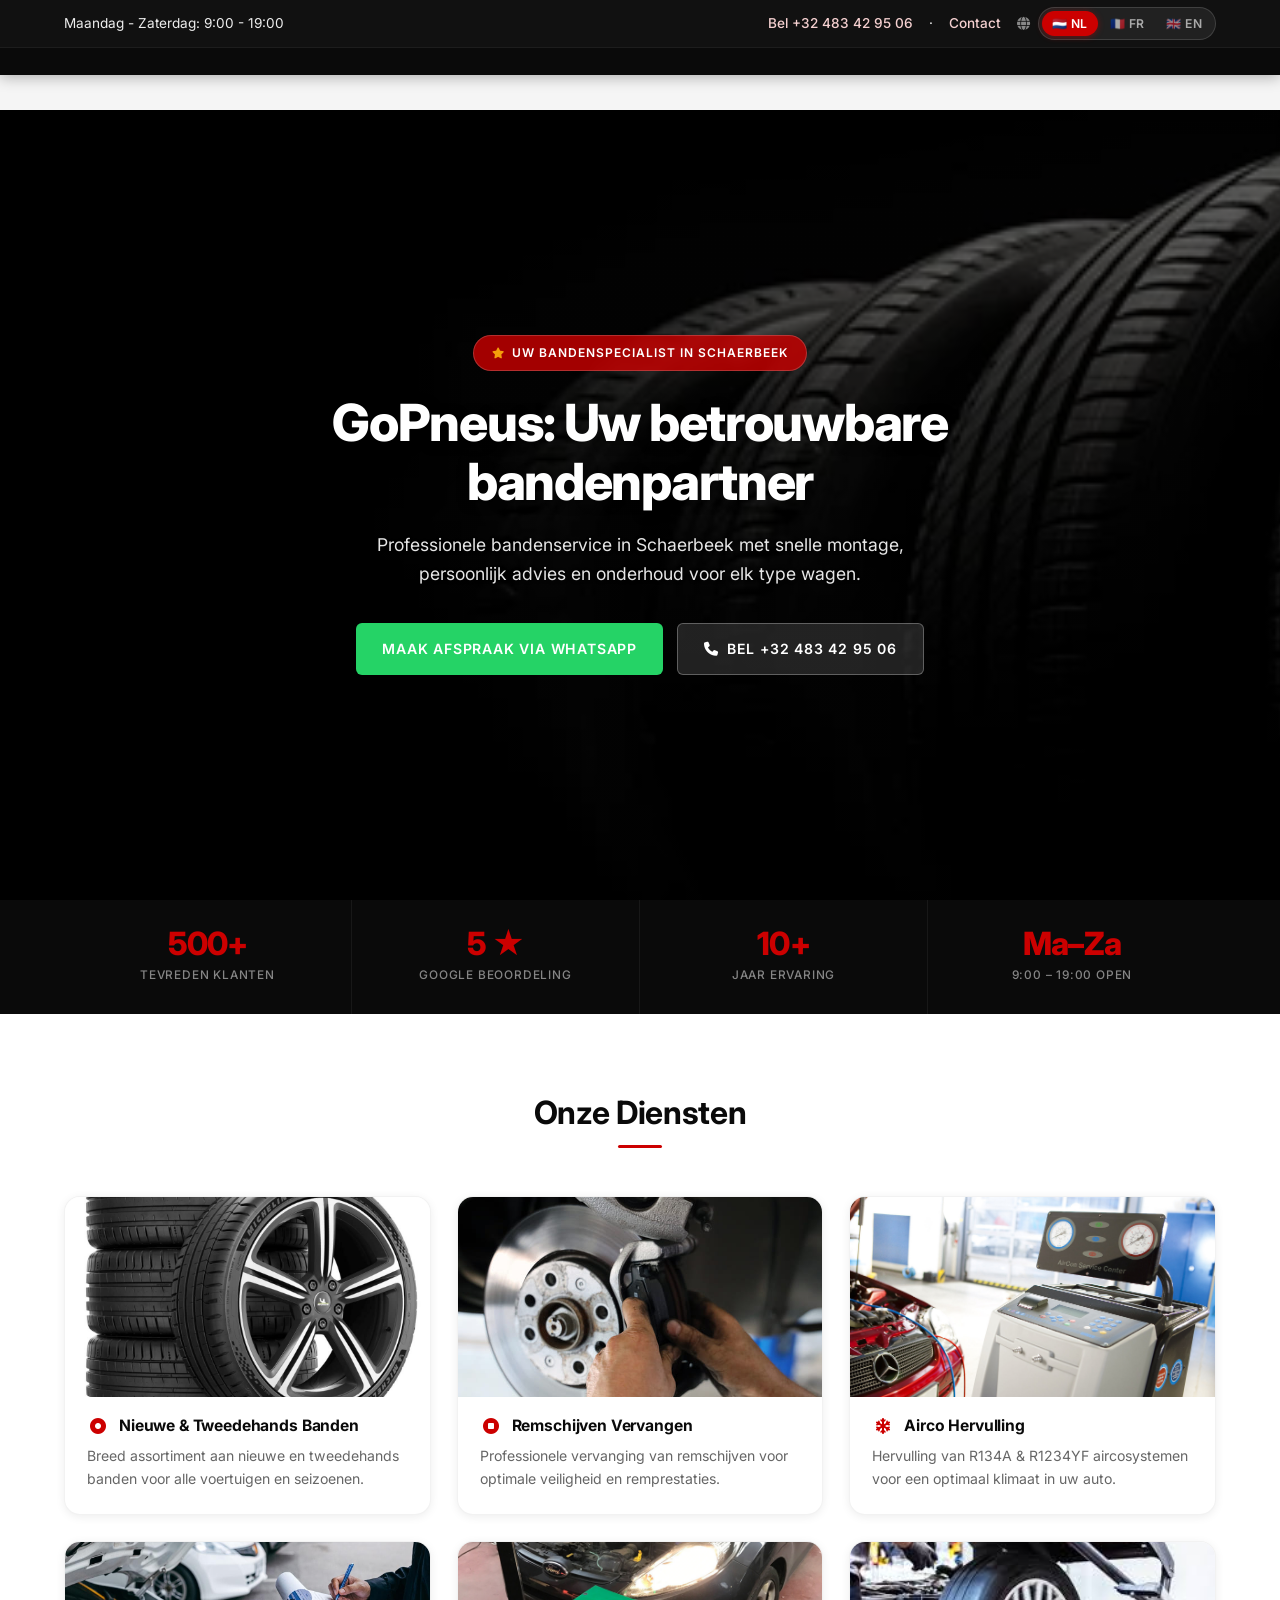
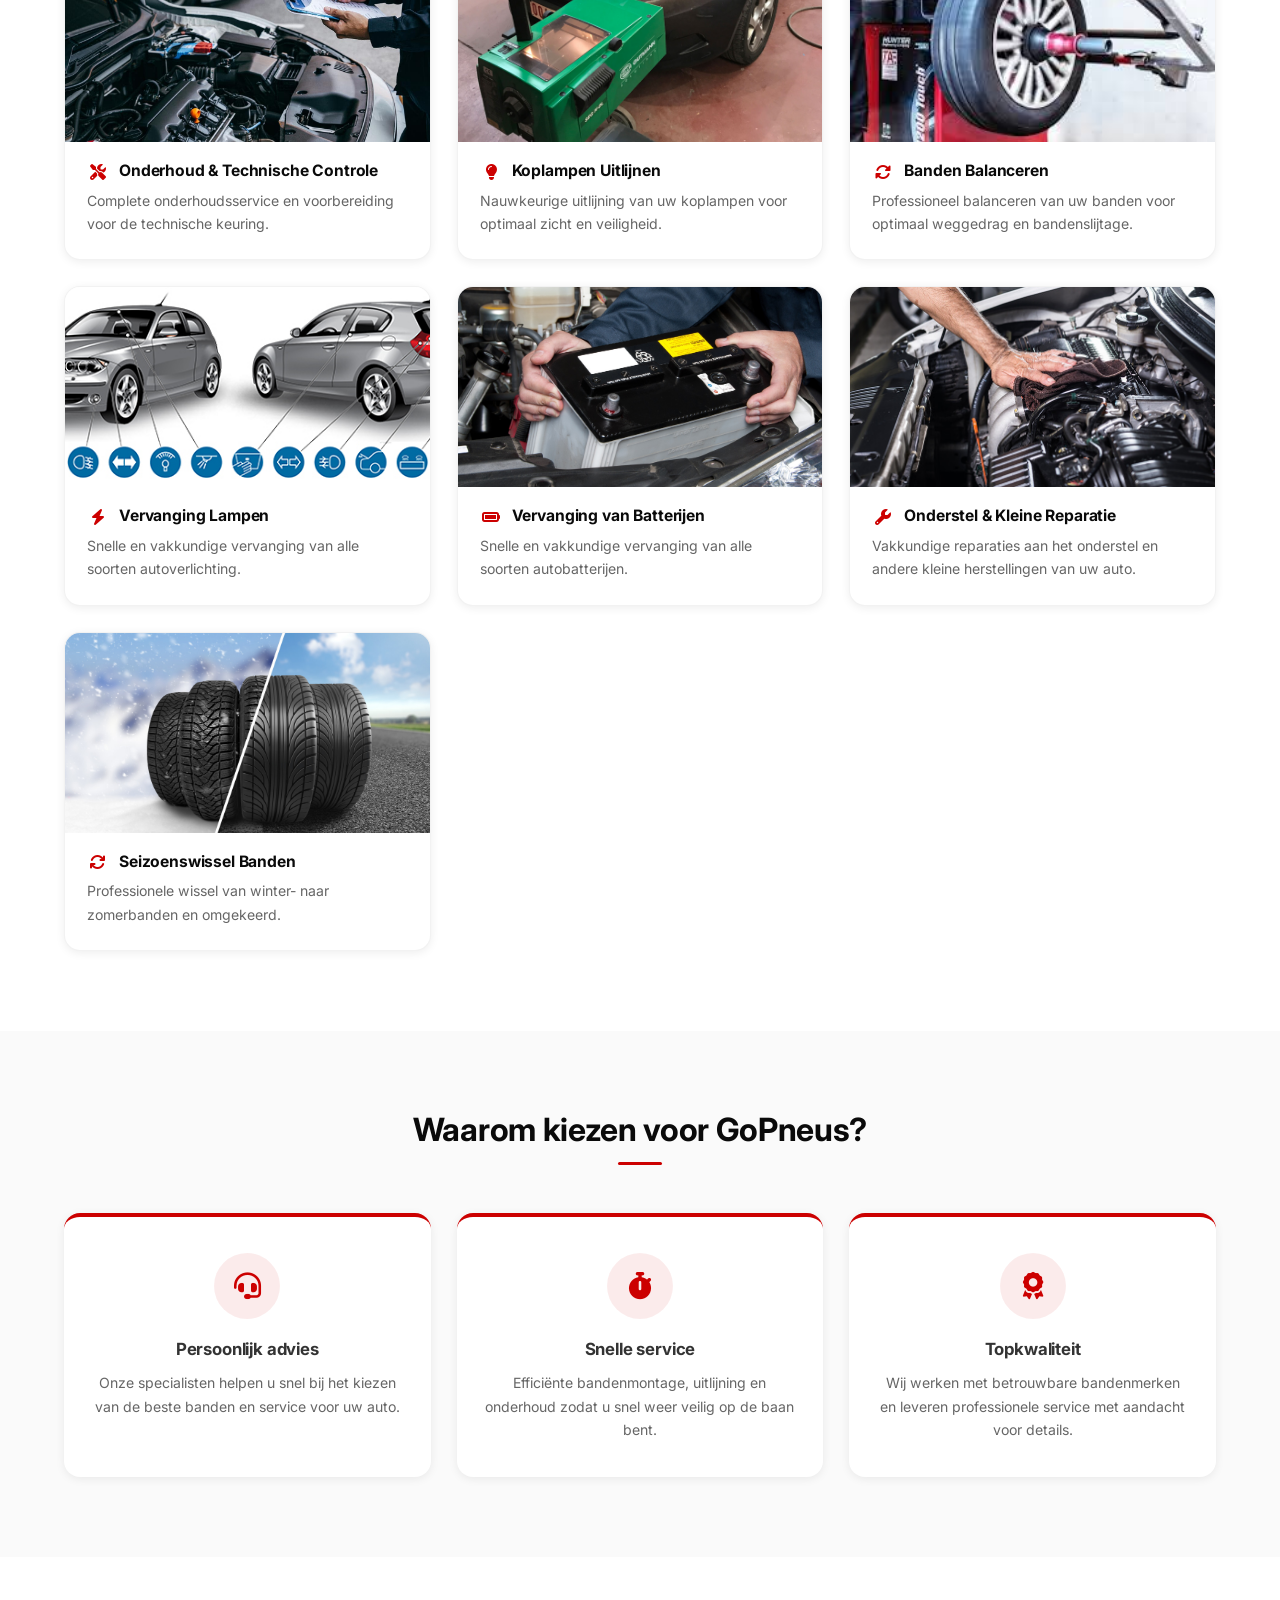
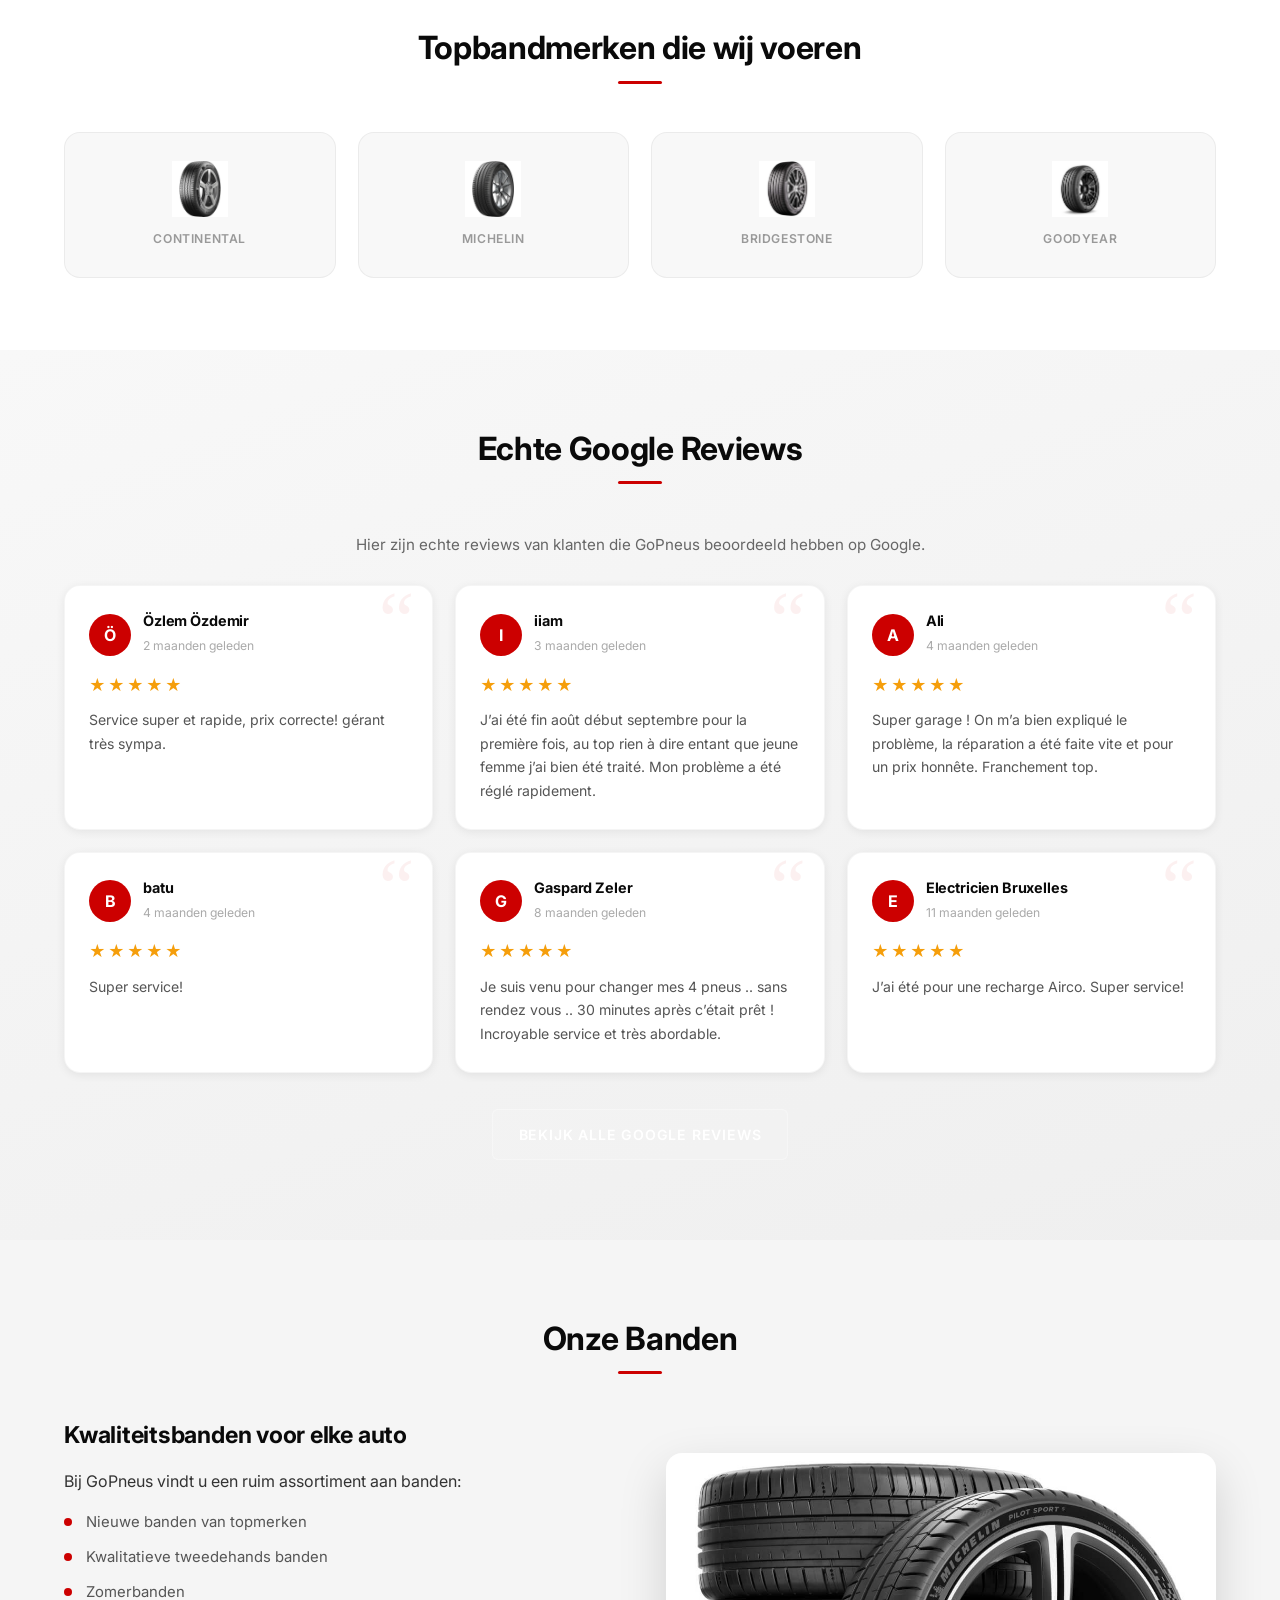
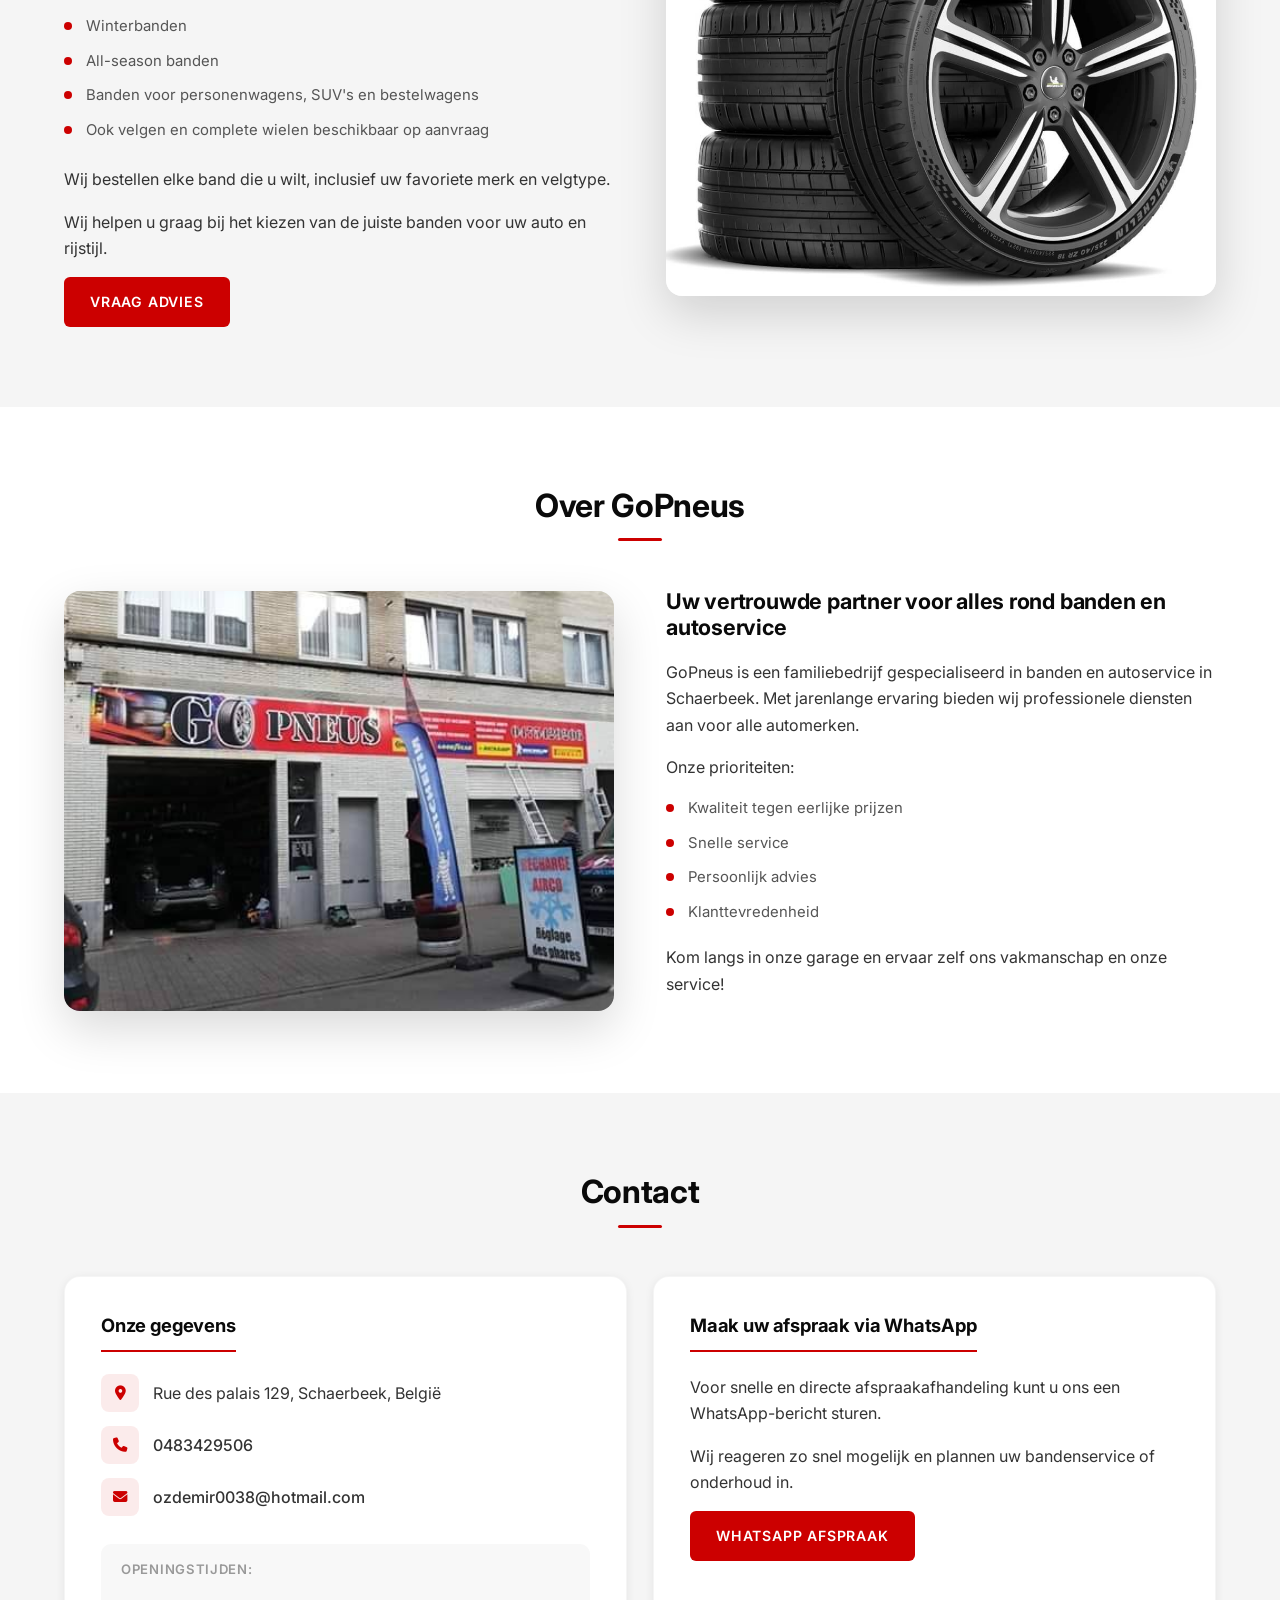
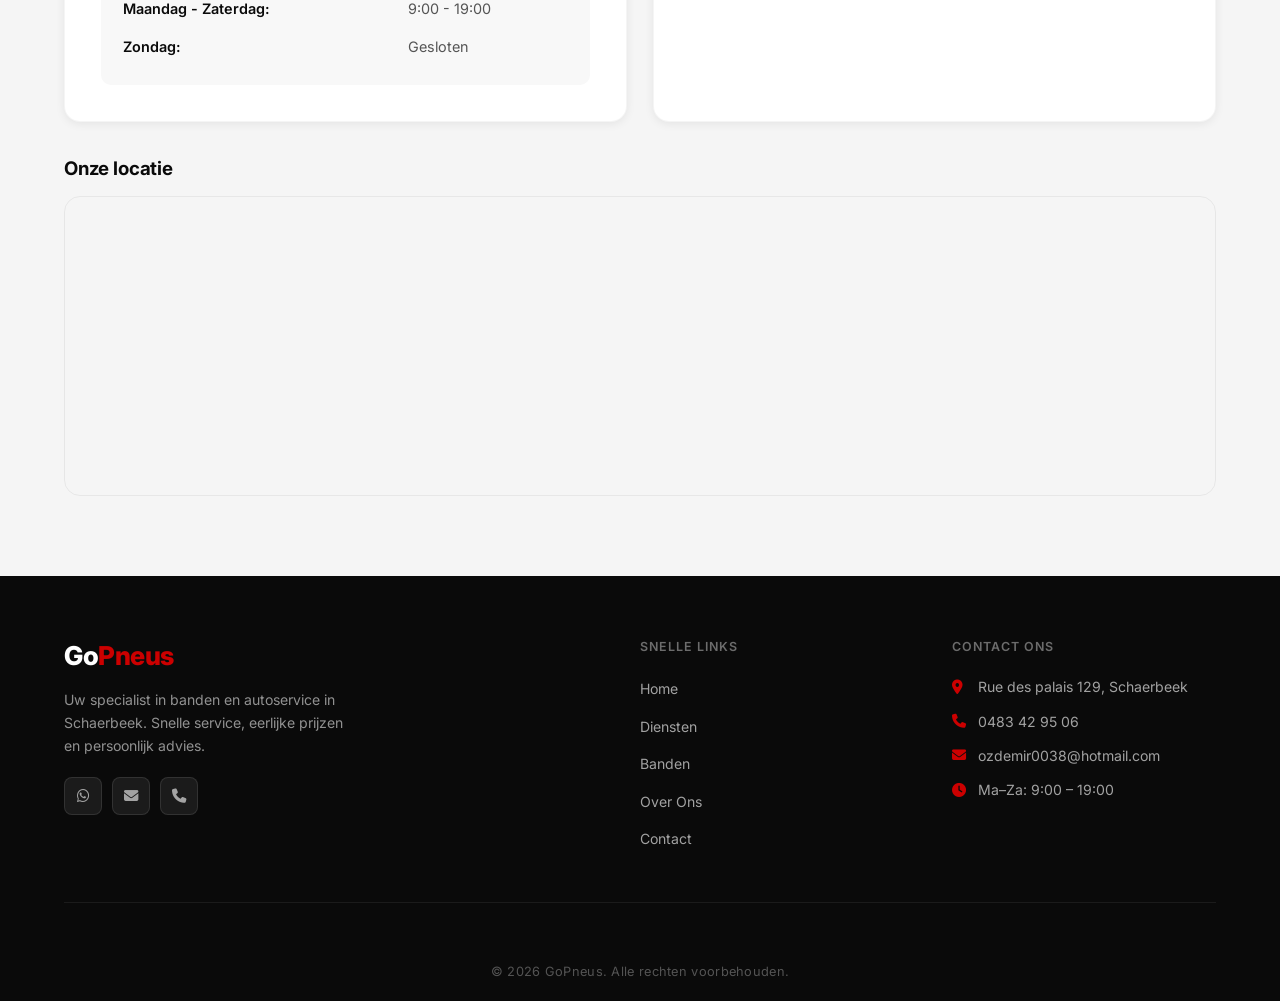
==== commit 400bee5a: "Replace olie service with Onderstel & Kleine Reparatie Co-Authored-By: Claude Sonnet 4.6 <noreply@an" ====
--- a/index.html
+++ b/index.html
@@ -167,11 +167,11 @@
 
                 <div class="service-card">
                     <div class="service-img">
-                        <img src="images/olie_verandering.JPG" alt="Olie en filter vervangen">
-                    </div>
-                    <div class="service-info">
-                        <h3><i class="fas fa-oil-can"></i> Olie &amp; Filter Vervanging</h3>
-                        <p>Complete service voor het vervangen van olie en alle filters van uw auto.</p>
+                        <img src="images/Onderstel & Kleine Reparatie.webp" alt="Onderstel en kleine reparatie">
+                    </div>
+                    <div class="service-info">
+                        <h3><i class="fas fa-wrench"></i> Onderstel &amp; Kleine Reparatie</h3>
+                        <p>Vakkundige reparaties aan het onderstel en andere kleine herstellingen van uw auto.</p>
                     </div>
                 </div>
 
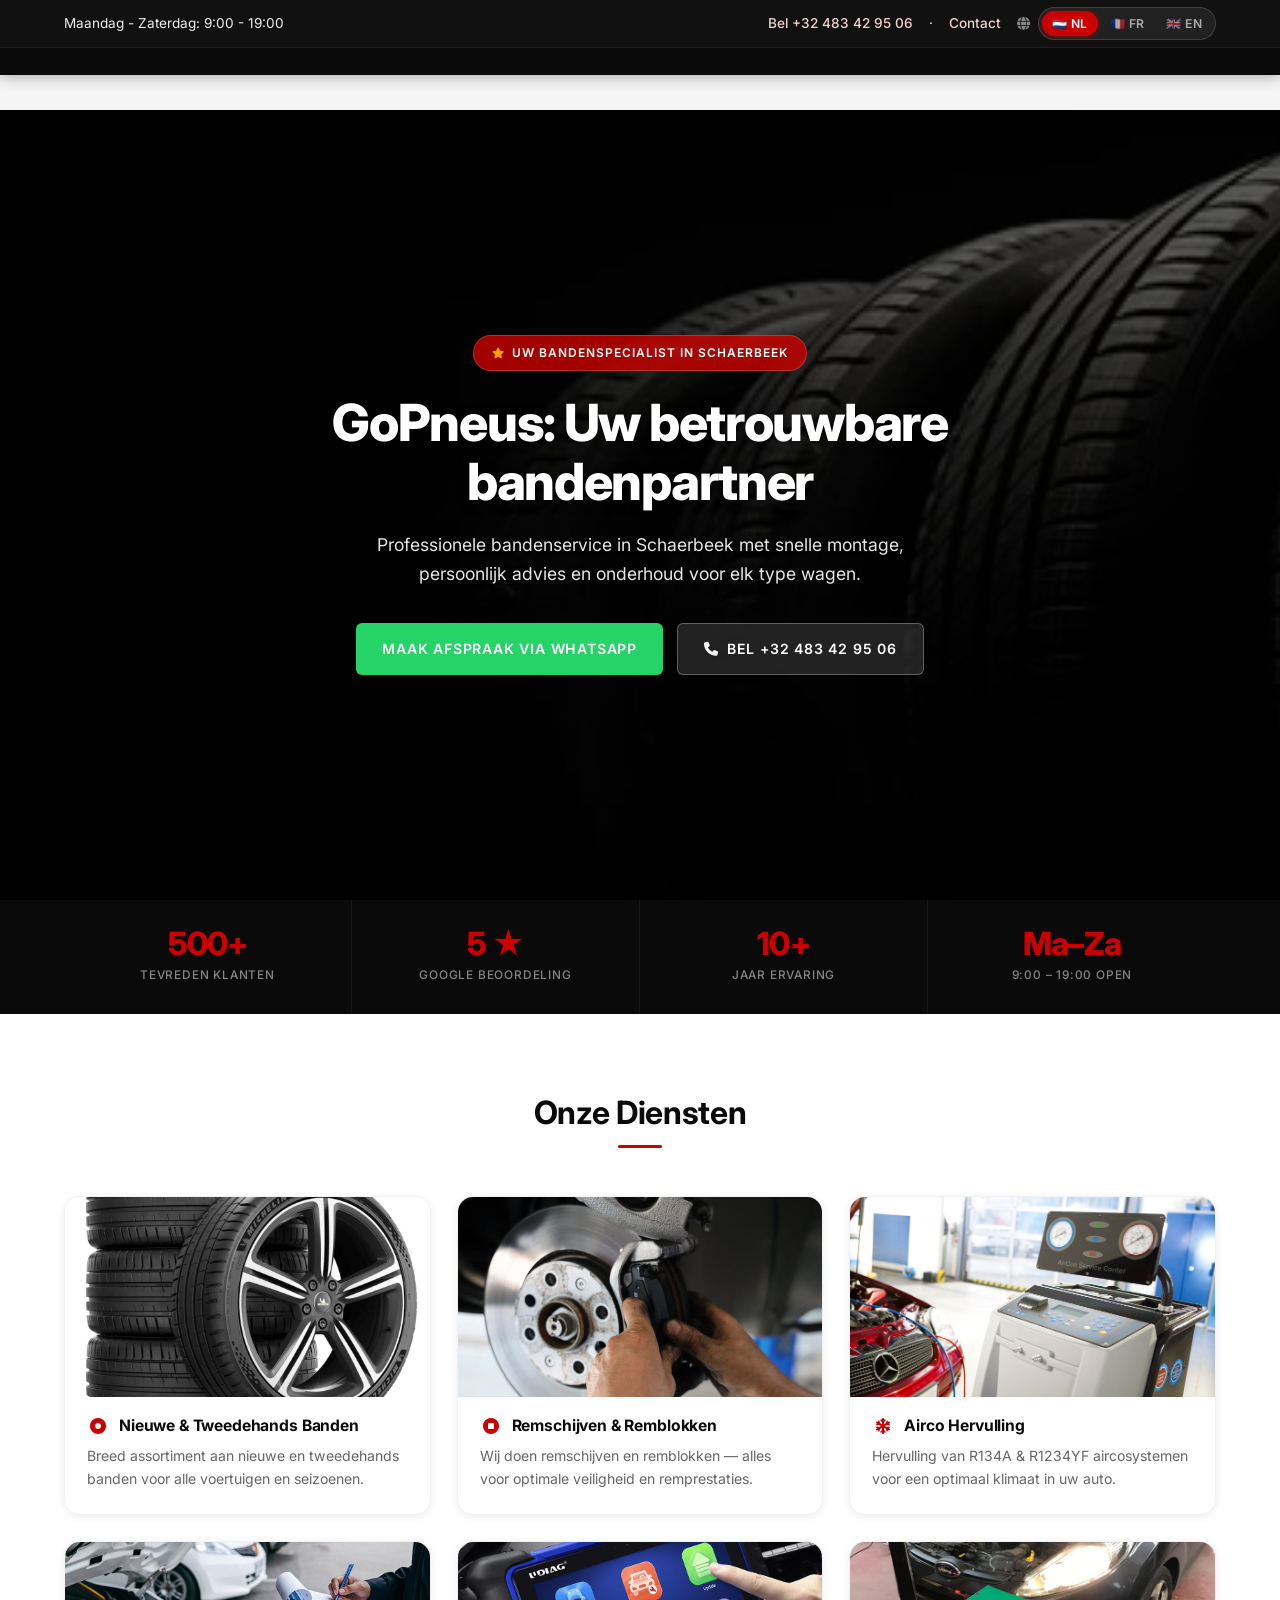
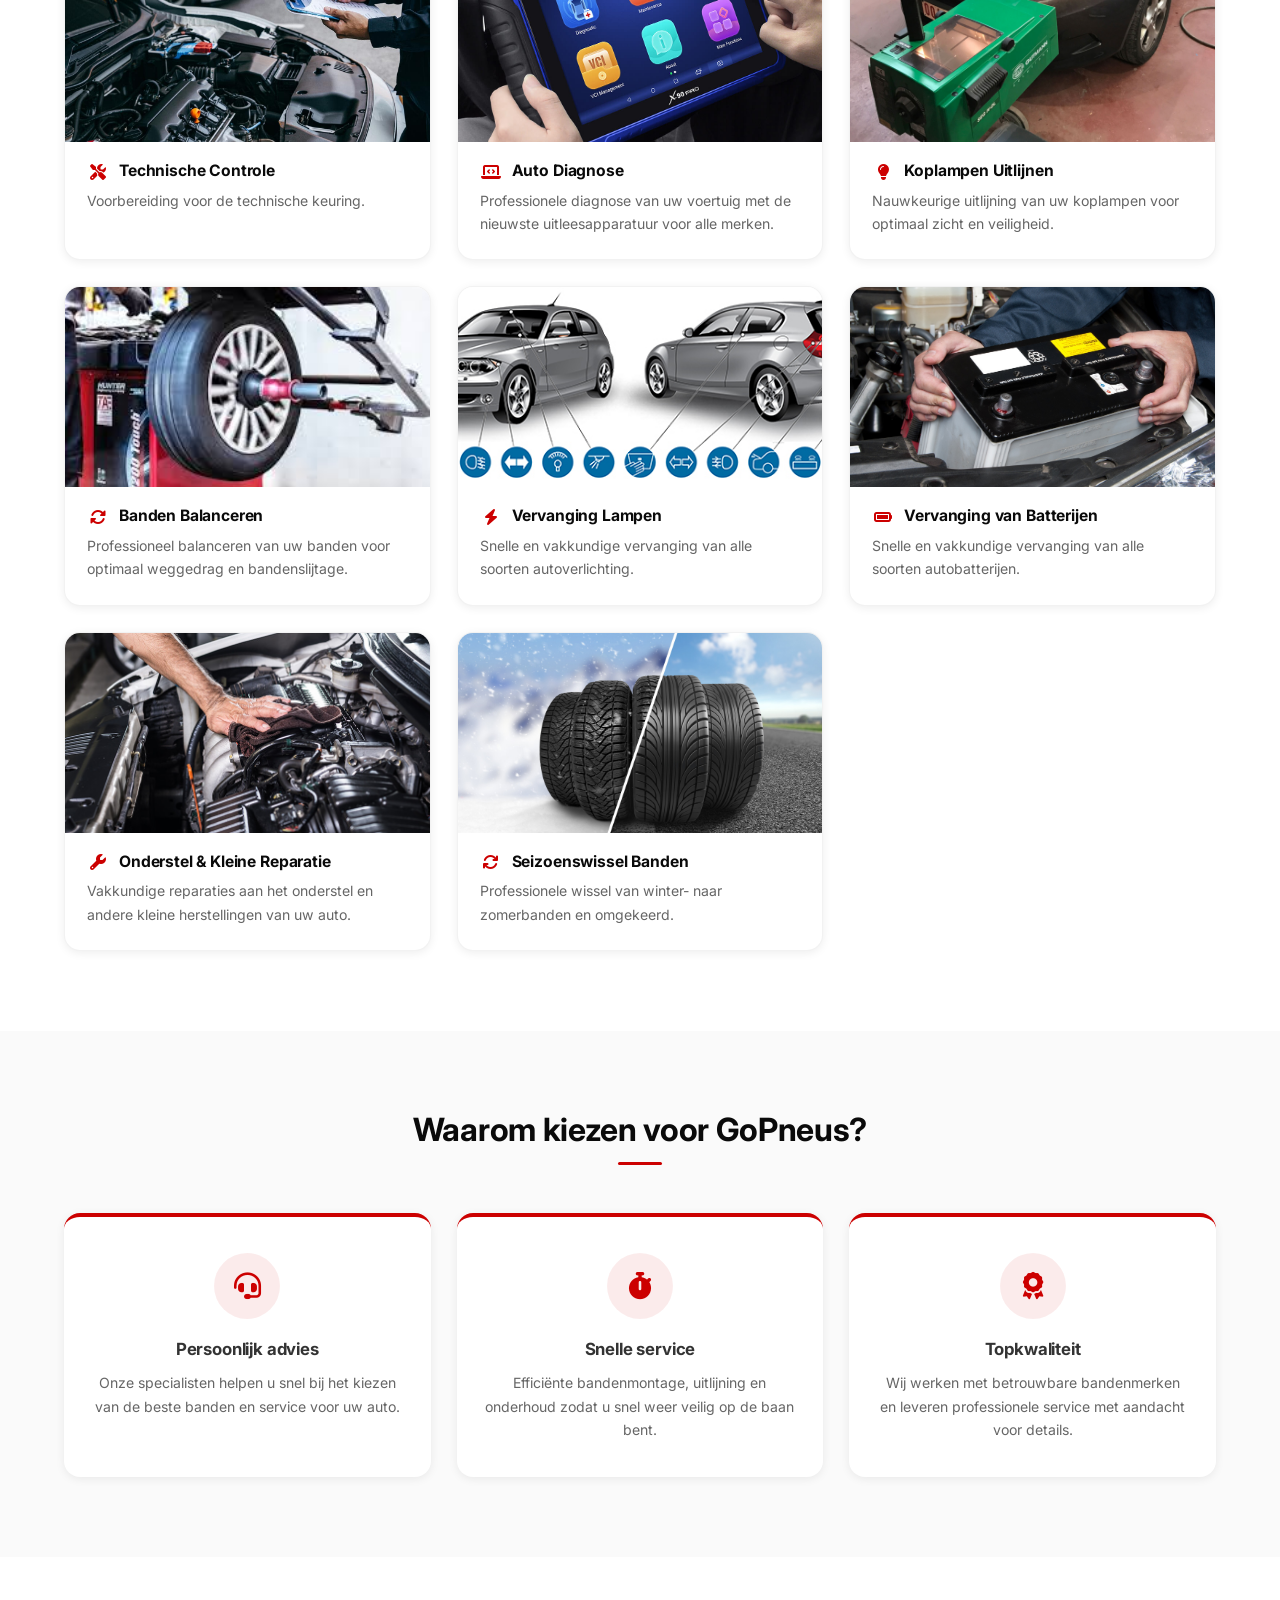
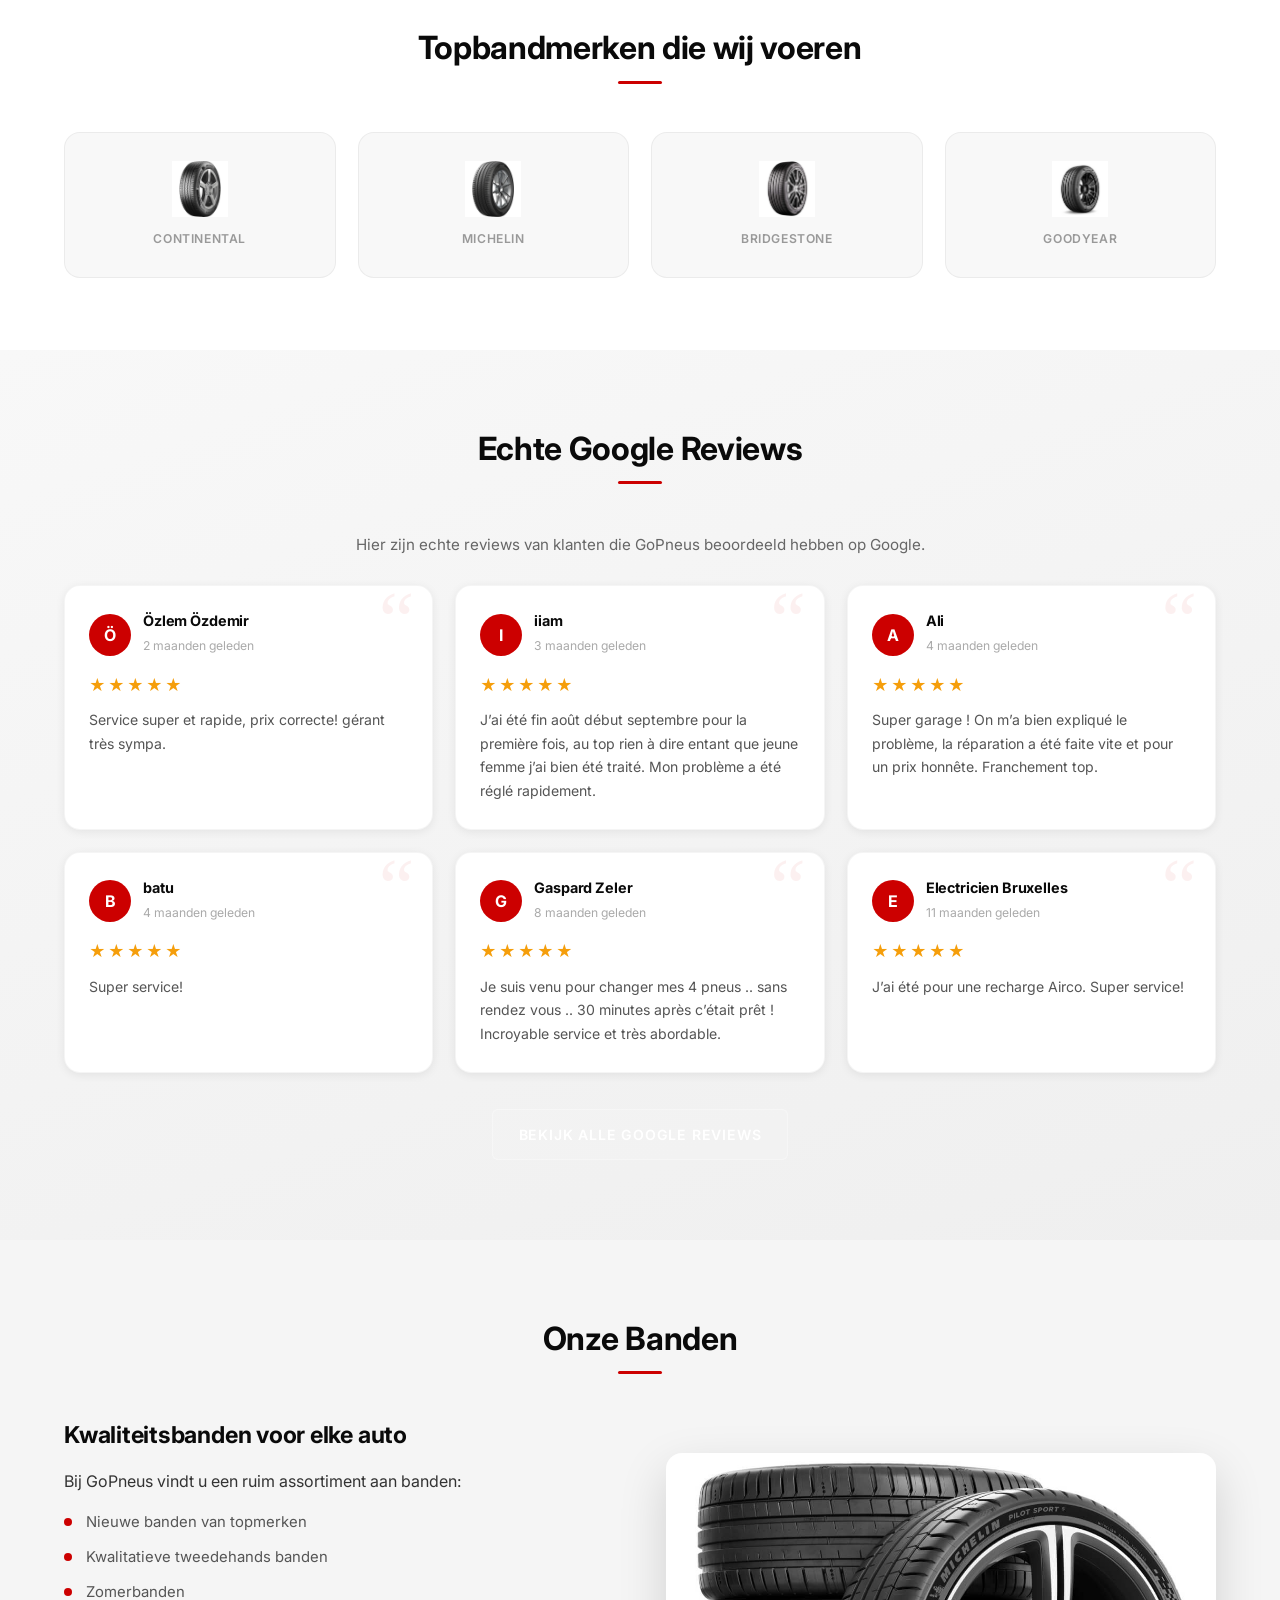
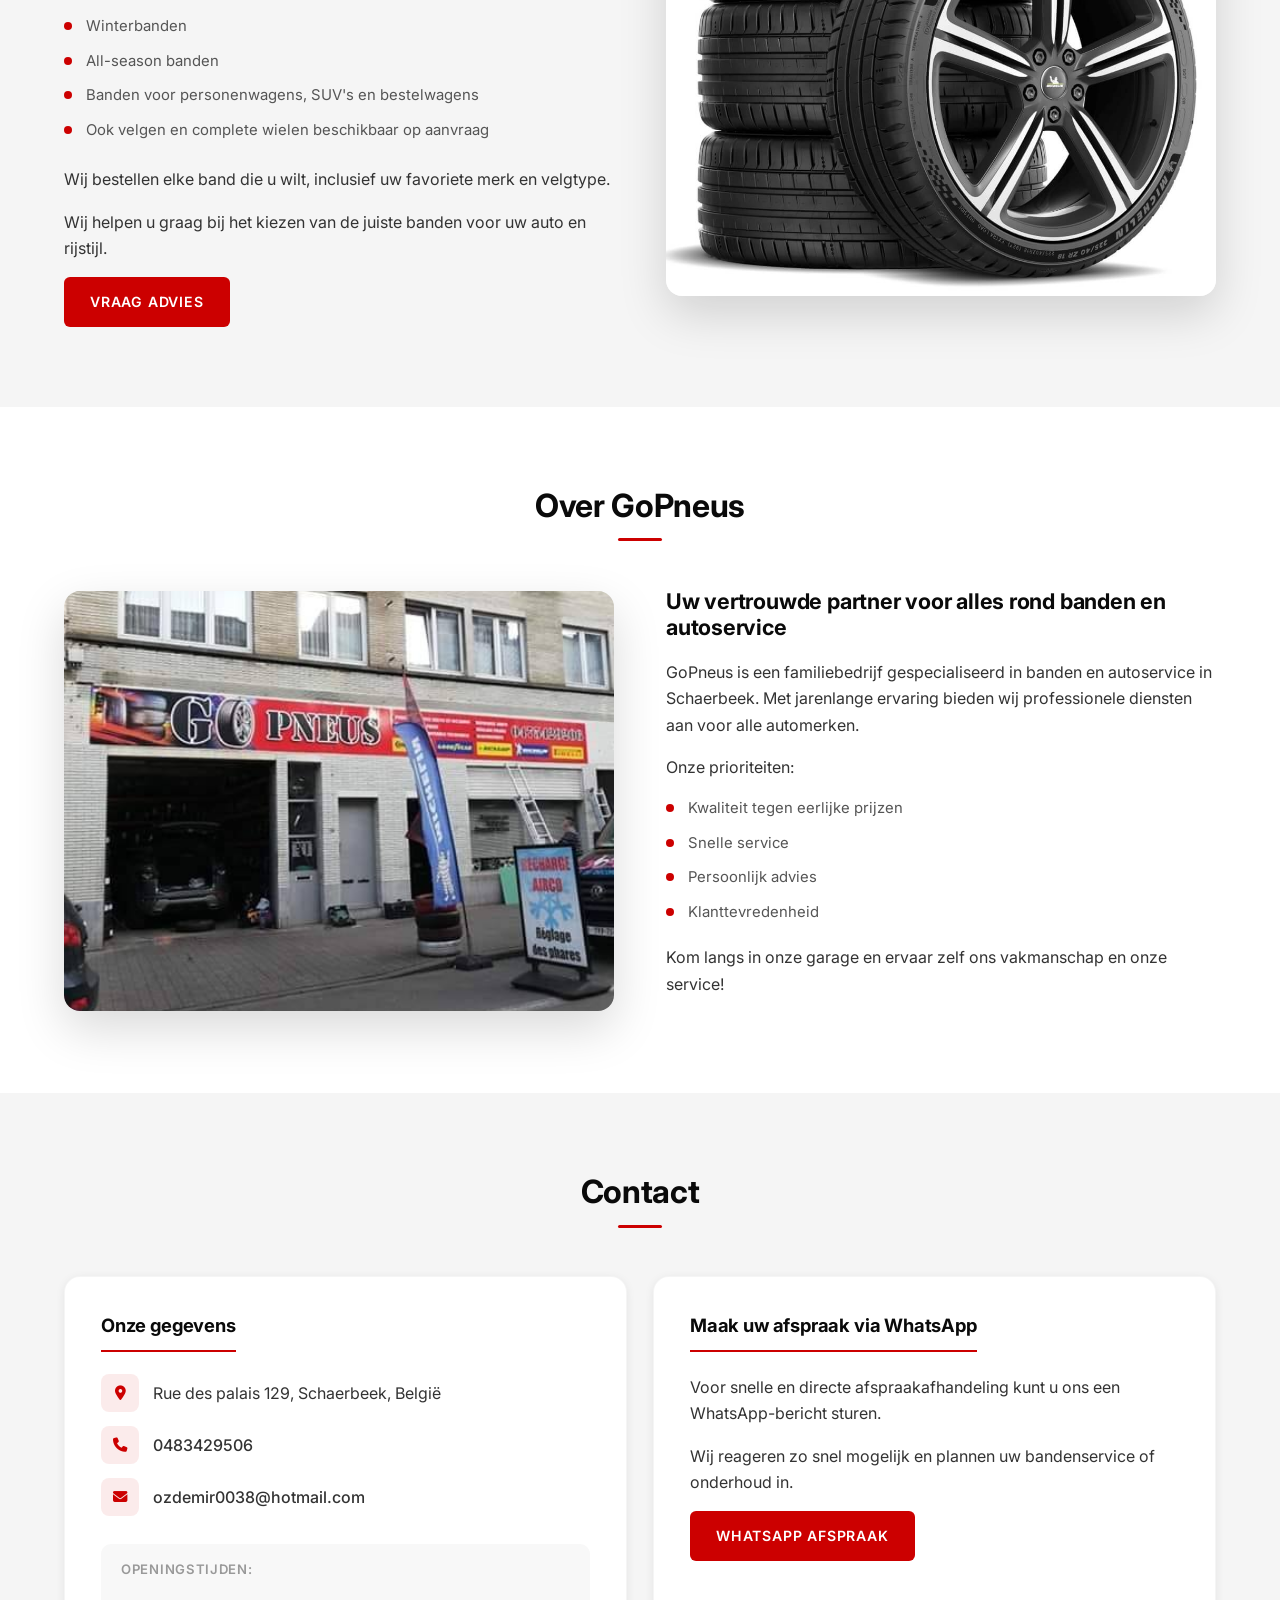
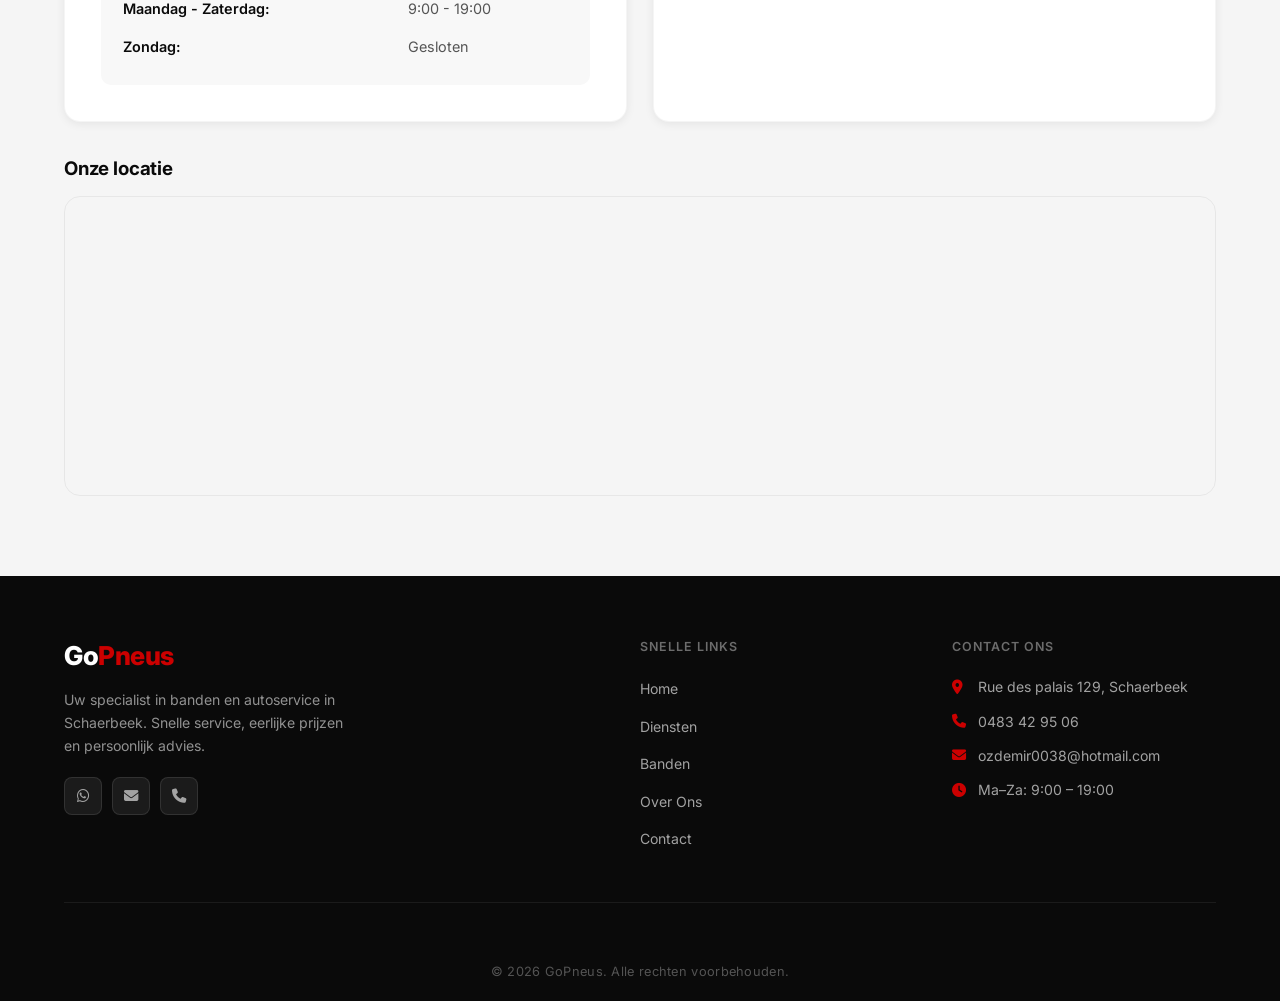
==== commit f370d2e7: "Update services: renames, remblokken, auto diagnose, SEO improvements - Rename Onderhoud & Technisch" ====
--- a/index.html
+++ b/index.html
@@ -5,6 +5,13 @@
     <meta charset="UTF-8">
     <meta name="viewport" content="width=device-width, initial-scale=1.0">
     <meta name="description" content="GoPneus - Uw bandenspecialist in Schaerbeek. Banden, onderhoud, lampen, accu's en technische controle met persoonlijke service.">
+    <meta property="og:title" content="GoPneus - Uw Bandenspecialist in Schaerbeek">
+    <meta property="og:description" content="GoPneus - Uw bandenspecialist in Schaerbeek. Banden, onderhoud, lampen, accu's en technische controle met persoonlijke service.">
+    <meta property="og:type" content="website">
+    <meta property="og:locale" content="nl_BE">
+    <link rel="icon" href="favicon.svg" type="image/svg+xml">
+    <link rel="preconnect" href="https://fonts.googleapis.com">
+    <link rel="preconnect" href="https://fonts.gstatic.com" crossorigin>
     <title>GoPneus - Uw Bandenspecialist in Schaerbeek</title>
     <link rel="stylesheet" href="https://cdnjs.cloudflare.com/ajax/libs/font-awesome/6.4.0/css/all.min.css" crossorigin="anonymous" referrerpolicy="no-referrer" />
     <link rel="stylesheet" href="style.css">
@@ -87,7 +94,7 @@
             <div class="service-grid">
                 <div class="service-card">
                     <div class="service-img">
-                        <img src="images/new_tyres.jpg" alt="Nieuwe en tweedehands banden">
+                        <img src="images/new_tyres.jpg" alt="Nieuwe en tweedehands banden" loading="lazy">
                     </div>
                     <div class="service-info">
                         <h3><i class="fas fa-circle-dot"></i> Nieuwe &amp; Tweedehands Banden</h3>
@@ -97,11 +104,11 @@
 
                 <div class="service-card">
                     <div class="service-img">
-                        <img src="images/rem.jpeg" alt="Remschijven vervangen">
-                    </div>
-                    <div class="service-info">
-                        <h3><i class="fas fa-circle-stop"></i> Remschijven Vervangen</h3>
-                        <p>Professionele vervanging van remschijven voor optimale veiligheid en remprestaties.</p>
+                        <img src="images/rem.jpeg" alt="Remmen vervangen" loading="lazy">
+                    </div>
+                    <div class="service-info">
+                        <h3><i class="fas fa-circle-stop"></i> Remschijven &amp; Remblokken</h3>
+                        <p>Wij doen remschijven en remblokken — alles voor optimale veiligheid en remprestaties.</p>
                     </div>
                 </div>
 
@@ -117,11 +124,21 @@
 
                 <div class="service-card">
                     <div class="service-img">
-                        <img src="images/Preparation_controle_technique_Wonderservice.jpg" alt="Onderhoud en technische controle">
-                    </div>
-                    <div class="service-info">
-                        <h3><i class="fas fa-screwdriver-wrench"></i> Onderhoud &amp; Technische Controle</h3>
-                        <p>Complete onderhoudsservice en voorbereiding voor de technische keuring.</p>
+                        <img src="images/Preparation_controle_technique_Wonderservice.jpg" alt="Technische controle" loading="lazy">
+                    </div>
+                    <div class="service-info">
+                        <h3><i class="fas fa-screwdriver-wrench"></i> Technische Controle</h3>
+                        <p>Voorbereiding voor de technische keuring.</p>
+                    </div>
+                </div>
+
+                <div class="service-card">
+                    <div class="service-img">
+                        <img src="images/diagnostic-tool.jpg" alt="Auto diagnose" loading="lazy">
+                    </div>
+                    <div class="service-info">
+                        <h3><i class="fas fa-laptop-code"></i> Auto Diagnose</h3>
+                        <p>Professionele diagnose van uw voertuig met de nieuwste uitleesapparatuur voor alle merken.</p>
                     </div>
                 </div>
 
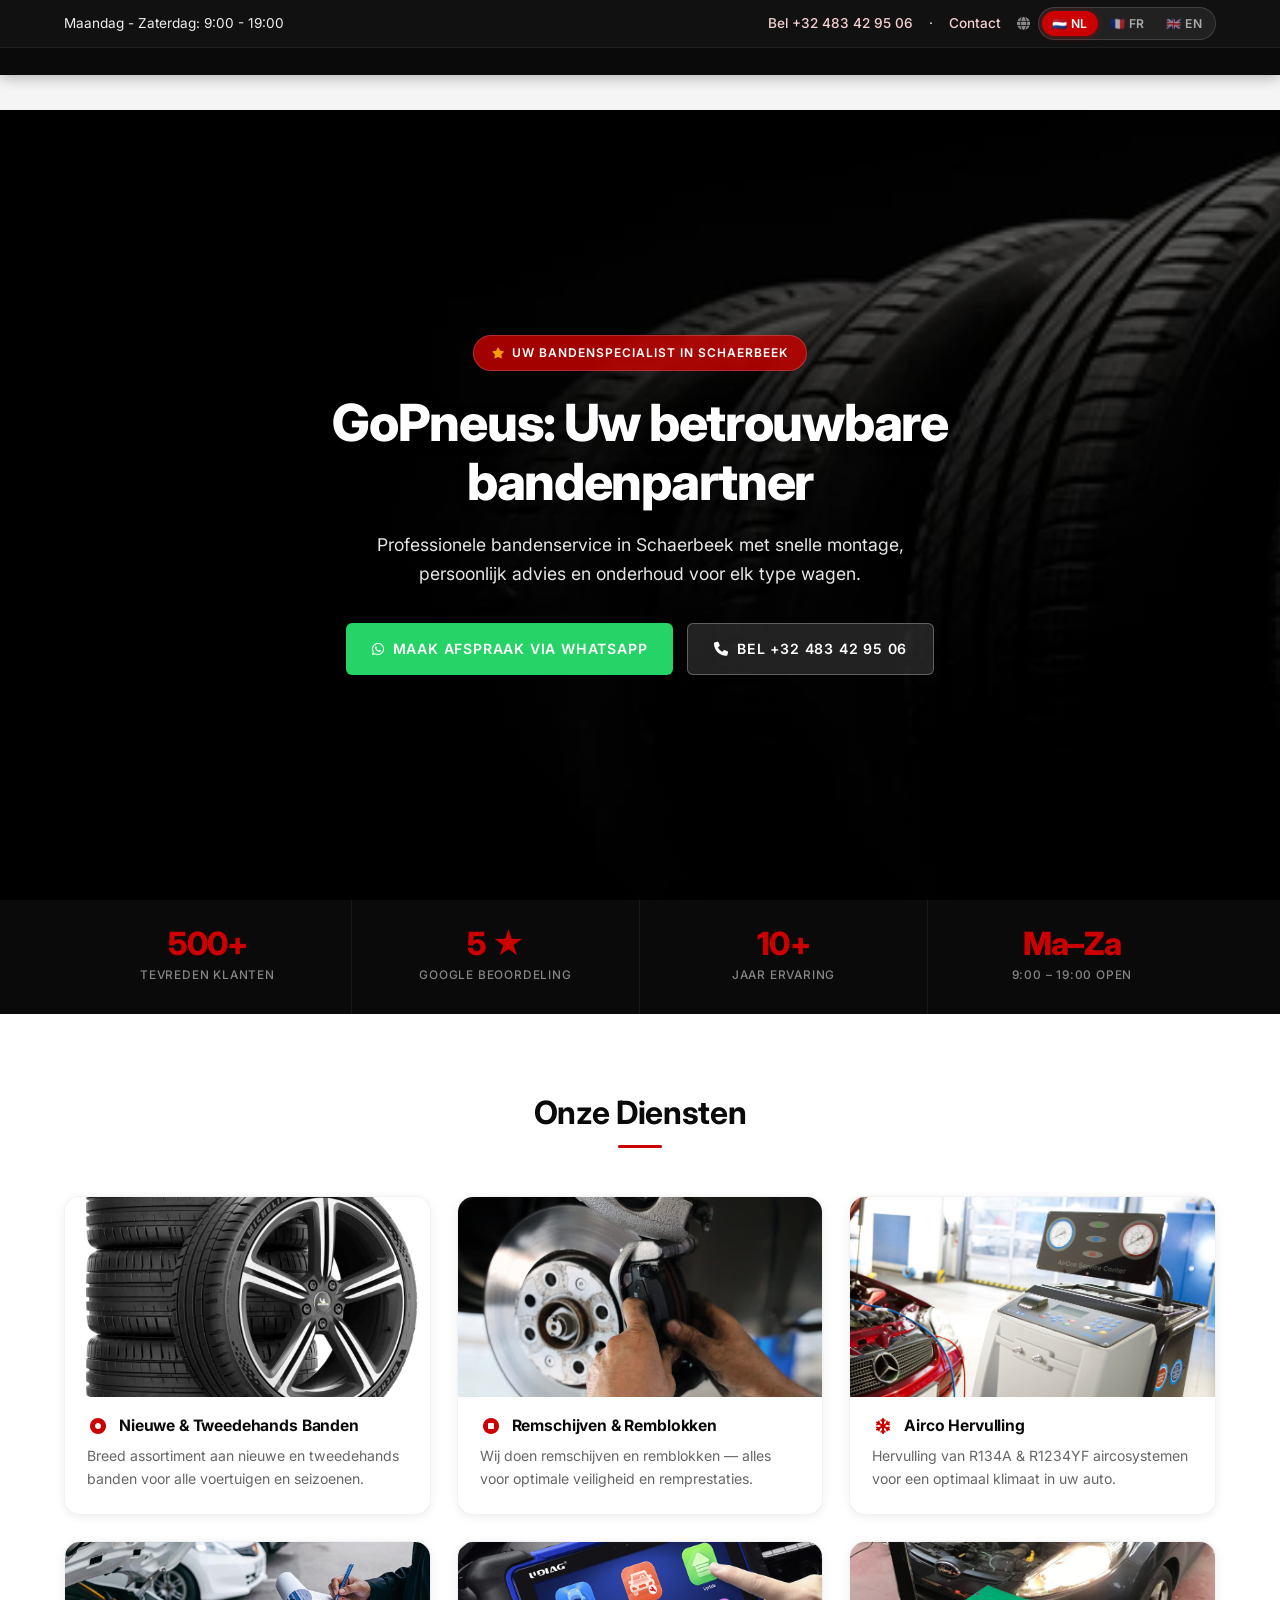
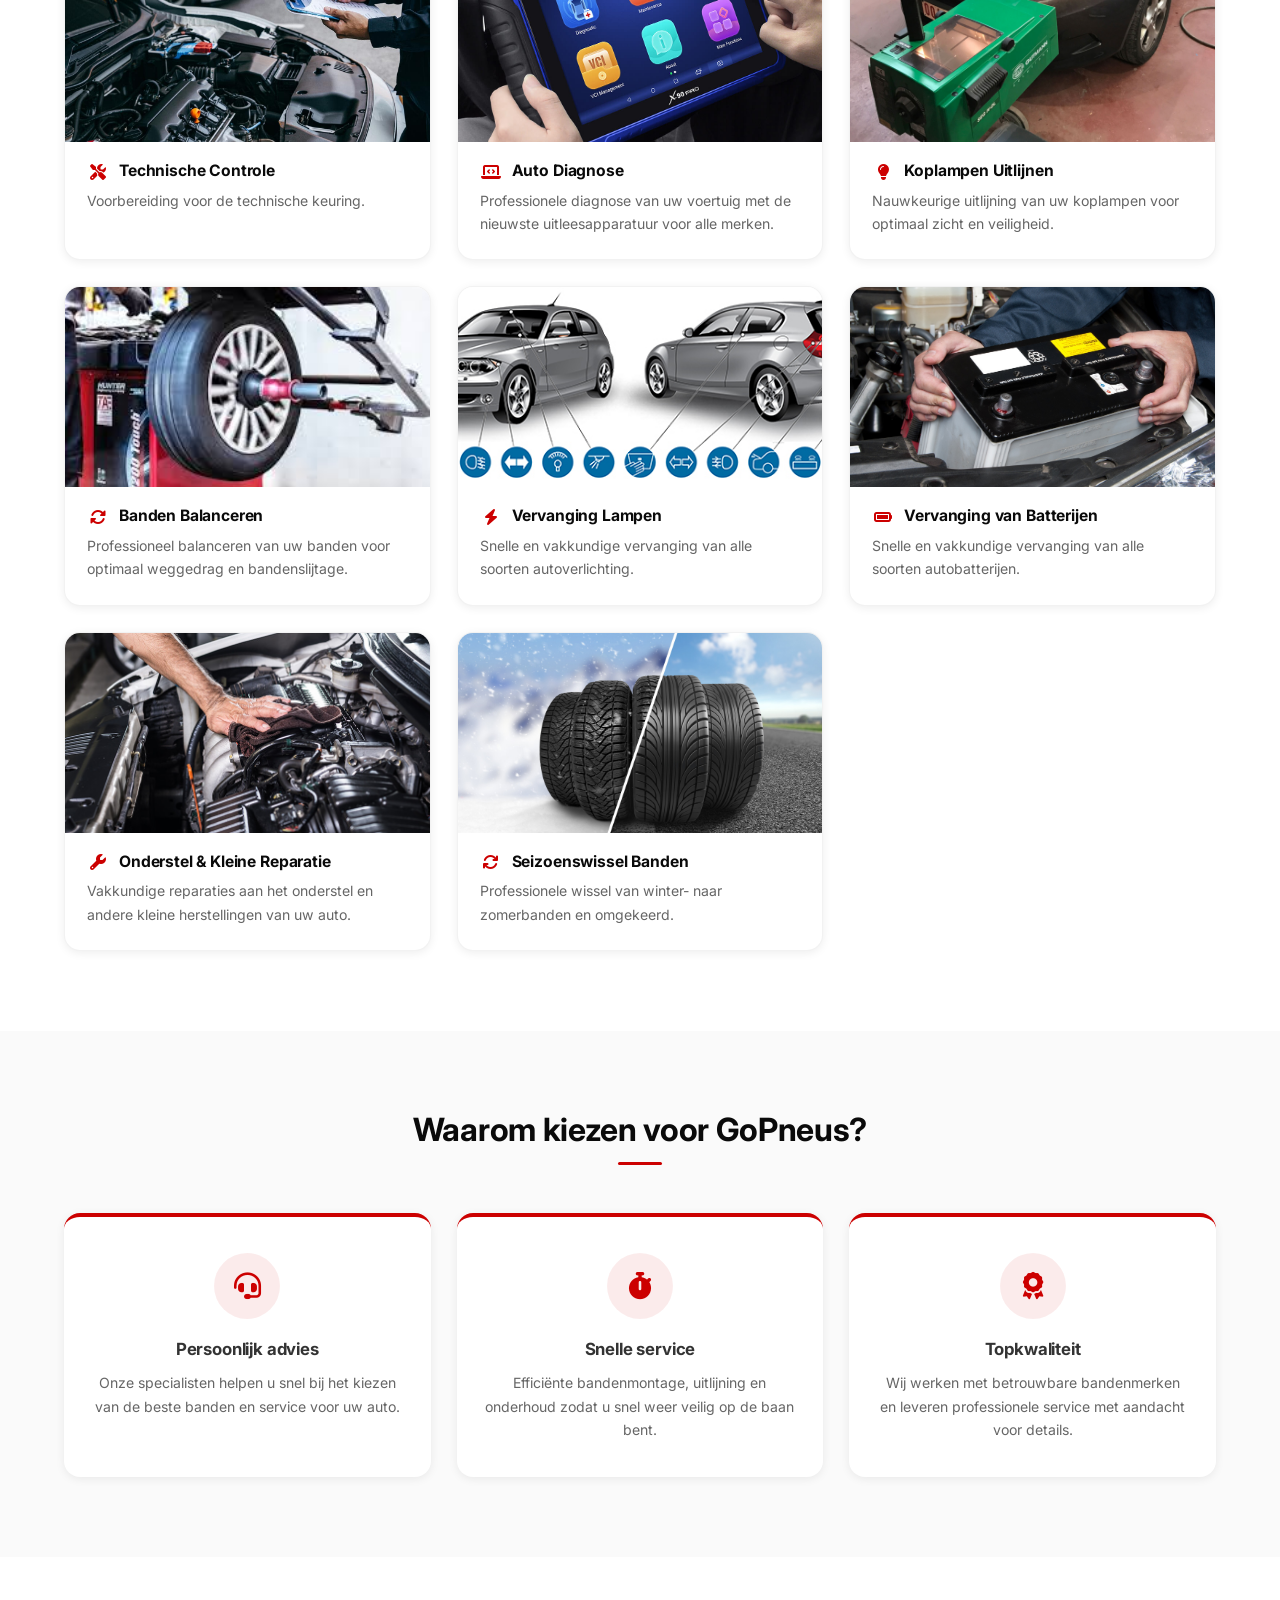
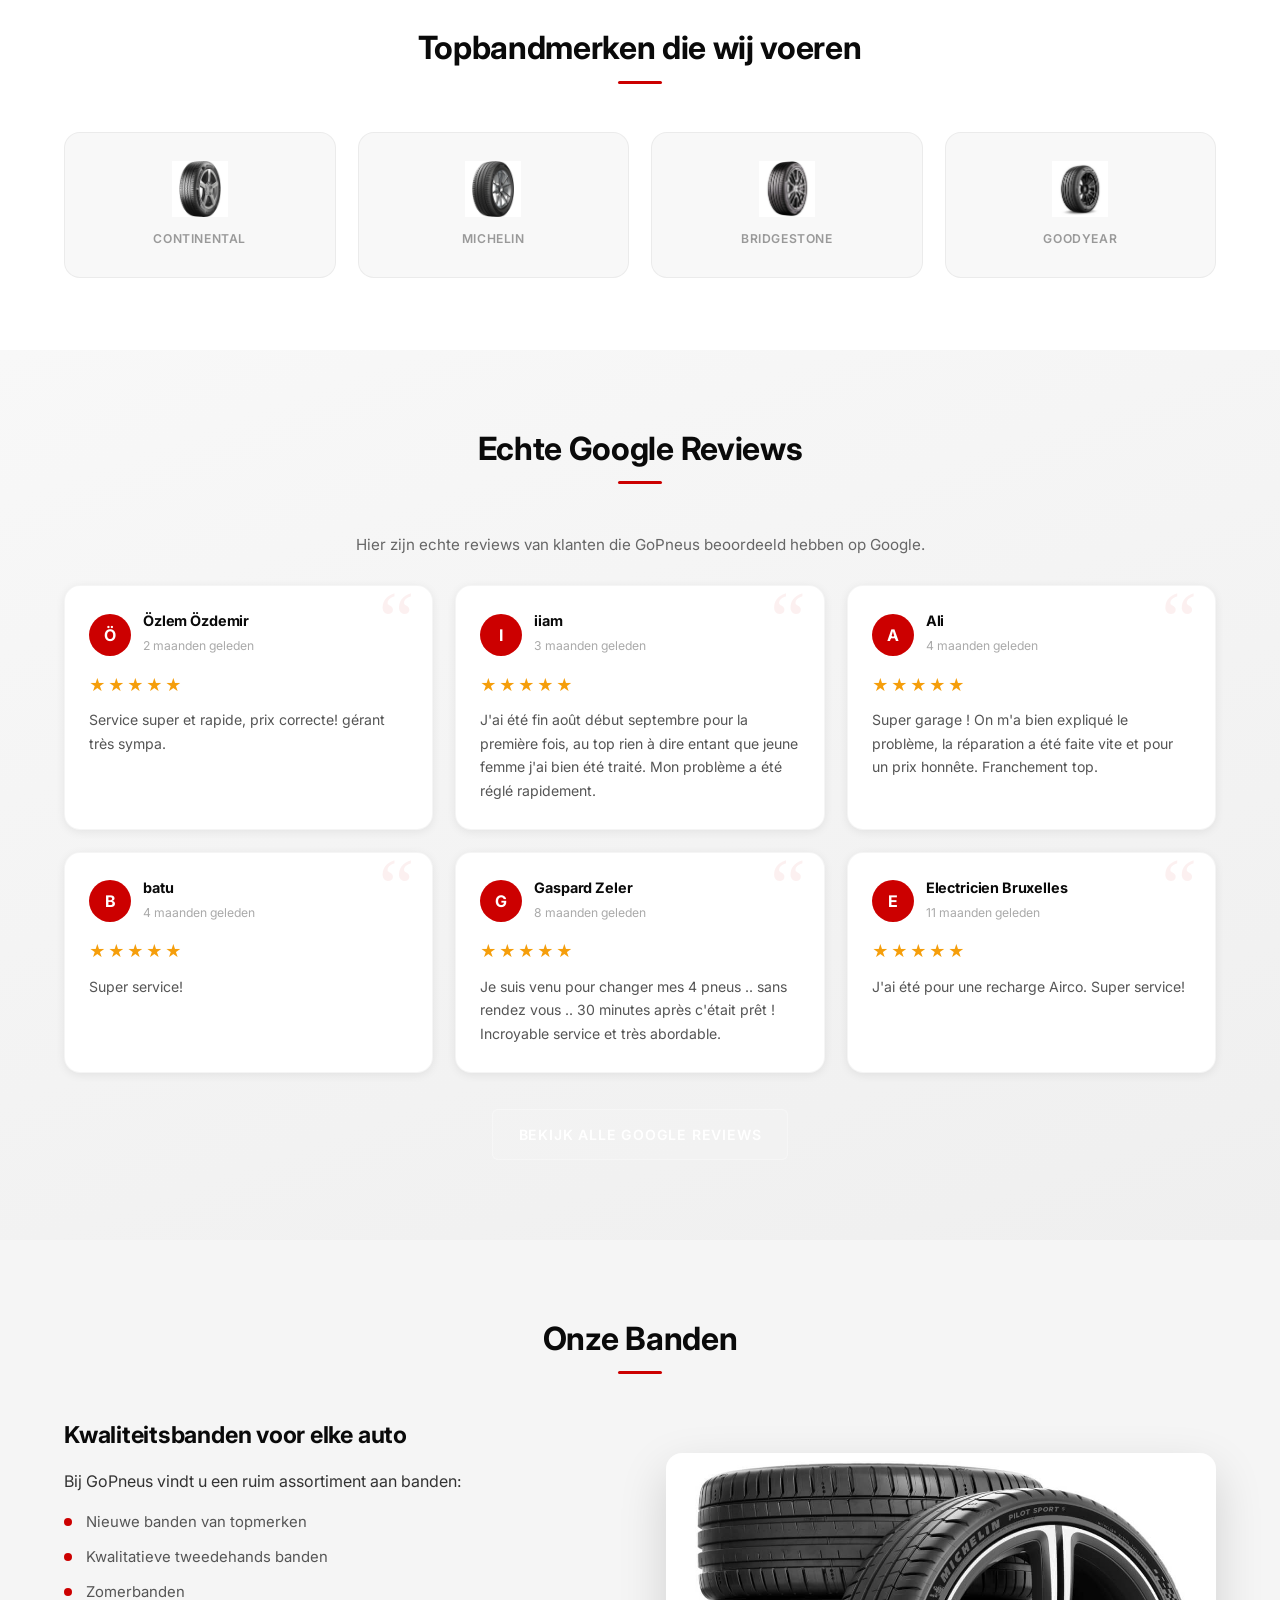
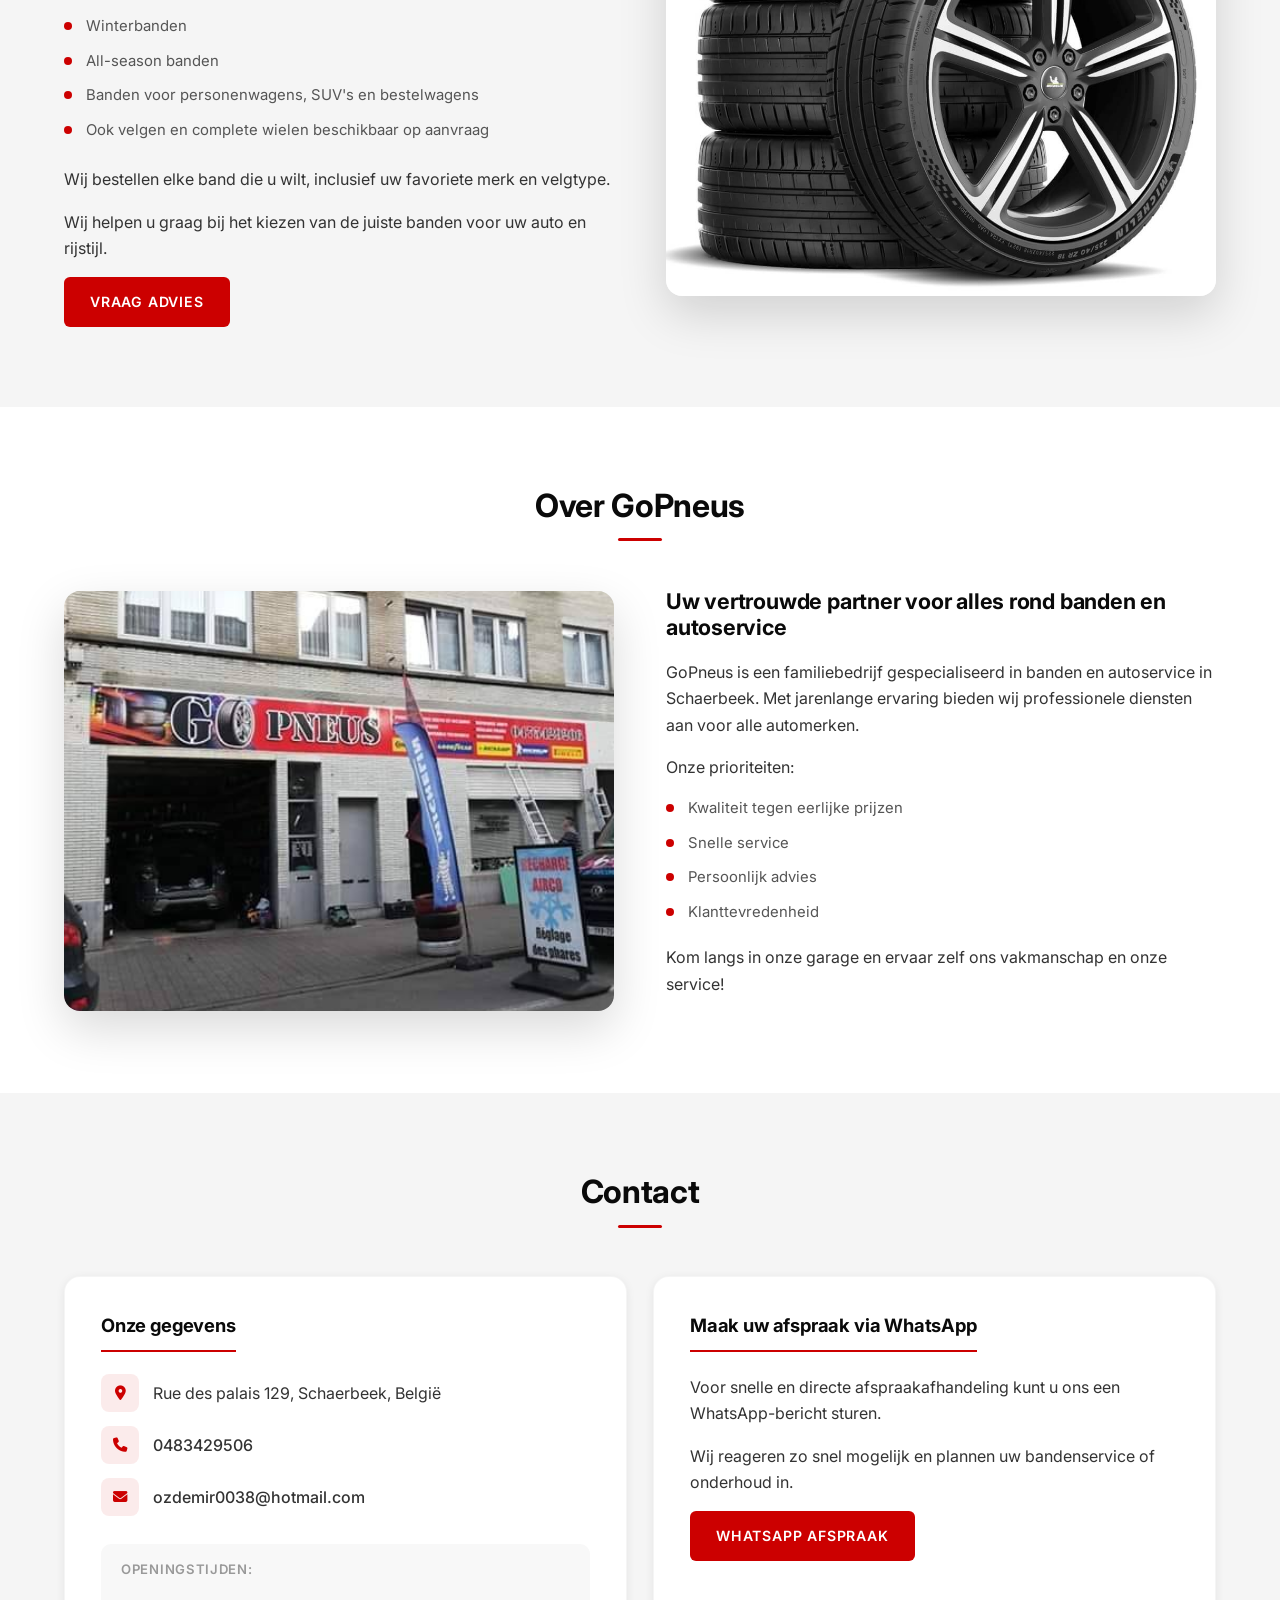
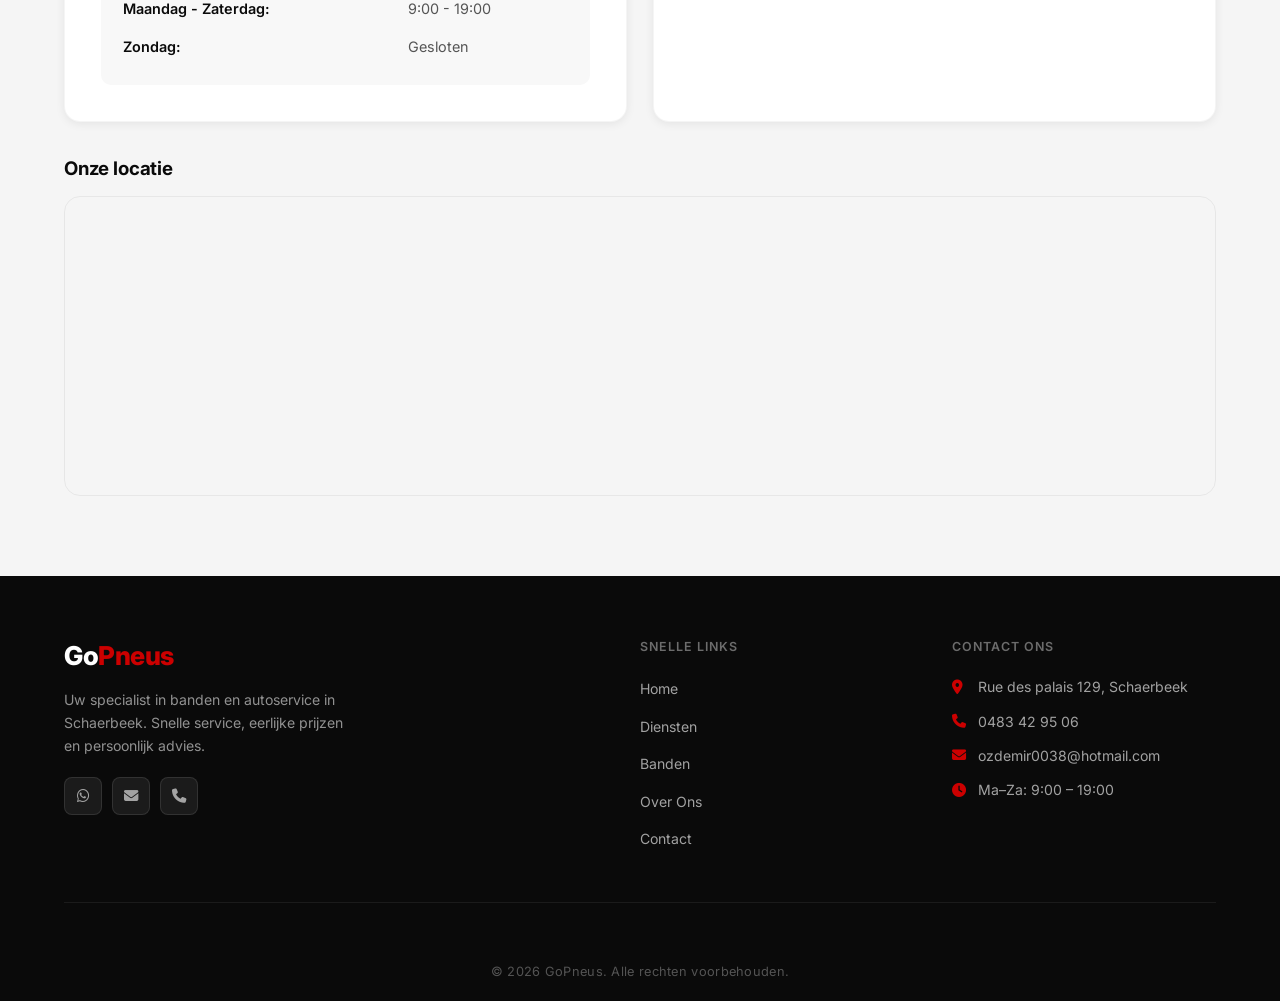
==== commit 7dd21540: "Fix language switcher: translate entire page in NL, FR and EN Added data-i18n attributes to all page" ====
--- a/index.html
+++ b/index.html
@@ -57,11 +57,11 @@
 
     <section class="hero" id="home">
         <div class="hero-content">
-            <div class="hero-badge"><i class="fas fa-star"></i> Uw bandenspecialist in Schaerbeek</div>
+            <div class="hero-badge"><i class="fas fa-star"></i> <span data-i18n="hero_badge">Uw bandenspecialist in Schaerbeek</span></div>
             <h2 data-i18n="hero_title">GoPneus: Uw betrouwbare bandenpartner</h2>
             <p data-i18n="hero_text">Professionele bandenservice in Schaerbeek met snelle montage, persoonlijk advies en onderhoud voor elk type wagen.</p>
             <div class="hero-buttons">
-                <a href="https://wa.me/32483429506?text=Hallo%20GoPneus%2C%20ik%20wil%20een%20afspraak%20maken." target="_blank" rel="noopener" class="btn btn-whatsapp" data-i18n="hero_btn_whatsapp"><i class="fab fa-whatsapp"></i> Maak afspraak via WhatsApp</a>
+                <a href="https://wa.me/32483429506?text=Hallo%20GoPneus%2C%20ik%20wil%20een%20afspraak%20maken." target="_blank" rel="noopener" class="btn btn-whatsapp"><i class="fab fa-whatsapp"></i> <span data-i18n="hero_btn_whatsapp">Maak afspraak via WhatsApp</span></a>
                 <a href="tel:+32483429506" class="btn btn-secondary"><i class="fas fa-phone"></i> <span data-i18n="hero_btn_call">Bel +32 483 42 95 06</span></a>
             </div>
         </div>
@@ -71,19 +71,19 @@
         <div class="container">
             <div class="stat-item">
                 <span class="stat-number">500+</span>
-                <span class="stat-label">Tevreden klanten</span>
+                <span class="stat-label" data-i18n="stat_customers">Tevreden klanten</span>
             </div>
             <div class="stat-item">
                 <span class="stat-number">5 ★</span>
-                <span class="stat-label">Google beoordeling</span>
+                <span class="stat-label" data-i18n="stat_rating">Google beoordeling</span>
             </div>
             <div class="stat-item">
                 <span class="stat-number">10+</span>
-                <span class="stat-label">Jaar ervaring</span>
+                <span class="stat-label" data-i18n="stat_experience">Jaar ervaring</span>
             </div>
             <div class="stat-item">
                 <span class="stat-number">Ma–Za</span>
-                <span class="stat-label">9:00 – 19:00 open</span>
+                <span class="stat-label" data-i18n="stat_hours">9:00 – 19:00 open</span>
             </div>
         </div>
     </section>
@@ -97,8 +97,8 @@
                         <img src="images/new_tyres.jpg" alt="Nieuwe en tweedehands banden" loading="lazy">
                     </div>
                     <div class="service-info">
-                        <h3><i class="fas fa-circle-dot"></i> Nieuwe &amp; Tweedehands Banden</h3>
-                        <p>Breed assortiment aan nieuwe en tweedehands banden voor alle voertuigen en seizoenen.</p>
+                        <h3><i class="fas fa-circle-dot"></i> <span data-i18n="service1_title">Nieuwe &amp; Tweedehands Banden</span></h3>
+                        <p data-i18n="service1_text">Breed assortiment aan nieuwe en tweedehands banden voor alle voertuigen en seizoenen.</p>
                     </div>
                 </div>
 
@@ -107,8 +107,8 @@
                         <img src="images/rem.jpeg" alt="Remmen vervangen" loading="lazy">
                     </div>
                     <div class="service-info">
-                        <h3><i class="fas fa-circle-stop"></i> Remschijven &amp; Remblokken</h3>
-                        <p>Wij doen remschijven en remblokken — alles voor optimale veiligheid en remprestaties.</p>
+                        <h3><i class="fas fa-circle-stop"></i> <span data-i18n="service2_title">Remschijven &amp; Remblokken</span></h3>
+                        <p data-i18n="service2_text">Wij doen remschijven en remblokken — alles voor optimale veiligheid en remprestaties.</p>
                     </div>
                 </div>
 
@@ -117,8 +117,8 @@
                         <img src="images/airco-center-large.jpg" alt="Airco hervulling">
                     </div>
                     <div class="service-info">
-                        <h3><i class="fas fa-snowflake"></i> Airco Hervulling</h3>
-                        <p>Hervulling van R134A &amp; R1234YF aircosystemen voor een optimaal klimaat in uw auto.</p>
+                        <h3><i class="fas fa-snowflake"></i> <span data-i18n="service3_title">Airco Hervulling</span></h3>
+                        <p data-i18n="service3_text">Hervulling van R134A &amp; R1234YF aircosystemen voor een optimaal klimaat in uw auto.</p>
                     </div>
                 </div>
 
@@ -127,8 +127,8 @@
                         <img src="images/Preparation_controle_technique_Wonderservice.jpg" alt="Technische controle" loading="lazy">
                     </div>
                     <div class="service-info">
-                        <h3><i class="fas fa-screwdriver-wrench"></i> Technische Controle</h3>
-                        <p>Voorbereiding voor de technische keuring.</p>
+                        <h3><i class="fas fa-screwdriver-wrench"></i> <span data-i18n="service4_title">Technische Controle</span></h3>
+                        <p data-i18n="service4_text">Voorbereiding voor de technische keuring.</p>
                     </div>
                 </div>
 
@@ -137,8 +137,8 @@
                         <img src="images/diagnostic-tool.jpg" alt="Auto diagnose" loading="lazy">
                     </div>
                     <div class="service-info">
-                        <h3><i class="fas fa-laptop-code"></i> Auto Diagnose</h3>
-                        <p>Professionele diagnose van uw voertuig met de nieuwste uitleesapparatuur voor alle merken.</p>
+                        <h3><i class="fas fa-laptop-code"></i> <span data-i18n="service5_title">Auto Diagnose</span></h3>
+                        <p data-i18n="service5_text">Professionele diagnose van uw voertuig met de nieuwste uitleesapparatuur voor alle merken.</p>
                     </div>
                 </div>
 
@@ -147,8 +147,8 @@
                         <img src="images/test lichten midden.jpg" alt="Koplampen uitlijnen">
                     </div>
                     <div class="service-info">
-                        <h3><i class="fas fa-lightbulb"></i> Koplampen Uitlijnen</h3>
-                        <p>Nauwkeurige uitlijning van uw koplampen voor optimaal zicht en veiligheid.</p>
+                        <h3><i class="fas fa-lightbulb"></i> <span data-i18n="service6_title">Koplampen Uitlijnen</span></h3>
+                        <p data-i18n="service6_text">Nauwkeurige uitlijning van uw koplampen voor optimaal zicht en veiligheid.</p>
                     </div>
                 </div>
 
@@ -157,8 +157,8 @@
                         <img src="images/balance.jpg" alt="Banden balanceren">
                     </div>
                     <div class="service-info">
-                        <h3><i class="fas fa-rotate"></i> Banden Balanceren</h3>
-                        <p>Professioneel balanceren van uw banden voor optimaal weggedrag en bandenslijtage.</p>
+                        <h3><i class="fas fa-rotate"></i> <span data-i18n="service7_title">Banden Balanceren</span></h3>
+                        <p data-i18n="service7_text">Professioneel balanceren van uw banden voor optimaal weggedrag en bandenslijtage.</p>
                     </div>
                 </div>
 
@@ -167,8 +167,8 @@
                         <img src="images/Auto-lampen-banner.jpg" alt="Vervanging van lampen">
                     </div>
                     <div class="service-info">
-                        <h3><i class="fas fa-bolt"></i> Vervanging Lampen</h3>
-                        <p>Snelle en vakkundige vervanging van alle soorten autoverlichting.</p>
+                        <h3><i class="fas fa-bolt"></i> <span data-i18n="service8_title">Vervanging Lampen</span></h3>
+                        <p data-i18n="service8_text">Snelle en vakkundige vervanging van alle soorten autoverlichting.</p>
                     </div>
                 </div>
 
@@ -177,8 +177,8 @@
                         <img src="images/Batterij-Auto-FOTO-1.jpg" alt="Vervanging van batterijen">
                     </div>
                     <div class="service-info">
-                        <h3><i class="fas fa-battery-full"></i> Vervanging van Batterijen</h3>
-                        <p>Snelle en vakkundige vervanging van alle soorten autobatterijen.</p>
+                        <h3><i class="fas fa-battery-full"></i> <span data-i18n="service9_title">Vervanging van Batterijen</span></h3>
+                        <p data-i18n="service9_text">Snelle en vakkundige vervanging van alle soorten autobatterijen.</p>
                     </div>
                 </div>
 
@@ -187,8 +187,8 @@
                         <img src="images/Onderstel & Kleine Reparatie.webp" alt="Onderstel en kleine reparatie">
                     </div>
                     <div class="service-info">
-                        <h3><i class="fas fa-wrench"></i> Onderstel &amp; Kleine Reparatie</h3>
-                        <p>Vakkundige reparaties aan het onderstel en andere kleine herstellingen van uw auto.</p>
+                        <h3><i class="fas fa-wrench"></i> <span data-i18n="service10_title">Onderstel &amp; Kleine Reparatie</span></h3>
+                        <p data-i18n="service10_text">Vakkundige reparaties aan het onderstel en andere kleine herstellingen van uw auto.</p>
                     </div>
                 </div>
 
@@ -197,8 +197,8 @@
                         <img src="images/winterbanden-zomerbanden.jpg" alt="Seizoenswissel van banden">
                     </div>
                     <div class="service-info">
-                        <h3><i class="fas fa-arrows-rotate"></i> Seizoenswissel Banden</h3>
-                        <p>Professionele wissel van winter- naar zomerbanden en omgekeerd.</p>
+                        <h3><i class="fas fa-arrows-rotate"></i> <span data-i18n="service11_title">Seizoenswissel Banden</span></h3>
+                        <p data-i18n="service11_text">Professionele wissel van winter- naar zomerbanden en omgekeerd.</p>
                     </div>
                 </div>
             </div>
@@ -211,18 +211,18 @@
             <div class="why-grid">
                 <div class="why-card">
                     <div class="why-card-icon"><i class="fas fa-headset"></i></div>
-                    <h3>Persoonlijk advies</h3>
-                    <p>Onze specialisten helpen u snel bij het kiezen van de beste banden en service voor uw auto.</p>
+                    <h3 data-i18n="why1_title">Persoonlijk advies</h3>
+                    <p data-i18n="why1_text">Onze specialisten helpen u snel bij het kiezen van de beste banden en service voor uw auto.</p>
                 </div>
                 <div class="why-card">
                     <div class="why-card-icon"><i class="fas fa-stopwatch"></i></div>
-                    <h3>Snelle service</h3>
-                    <p>Efficiënte bandenmontage, uitlijning en onderhoud zodat u snel weer veilig op de baan bent.</p>
+                    <h3 data-i18n="why2_title">Snelle service</h3>
+                    <p data-i18n="why2_text">Efficiënte bandenmontage, uitlijning en onderhoud zodat u snel weer veilig op de baan bent.</p>
                 </div>
                 <div class="why-card">
                     <div class="why-card-icon"><i class="fas fa-award"></i></div>
-                    <h3>Topkwaliteit</h3>
-                    <p>Wij werken met betrouwbare bandenmerken en leveren professionele service met aandacht voor details.</p>
+                    <h3 data-i18n="why3_title">Topkwaliteit</h3>
+                    <p data-i18n="why3_text">Wij werken met betrouwbare bandenmerken en leveren professionele service met aandacht voor details.</p>
                 </div>
             </div>
         </div>
@@ -262,7 +262,7 @@
                         <div class="reviewer-avatar">Ö</div>
                         <div class="reviewer-info">
                             <h4>Özlem Özdemir</h4>
-                            <small>2 maanden geleden</small>
+                            <small data-i18n="review1_time">2 maanden geleden</small>
                         </div>
                     </div>
                     <div class="review-stars">★★★★★</div>
@@ -273,29 +273,29 @@
                         <div class="reviewer-avatar">I</div>
                         <div class="reviewer-info">
                             <h4>iiam</h4>
-                            <small>3 maanden geleden</small>
-                        </div>
-                    </div>
-                    <div class="review-stars">★★★★★</div>
-                    <p>J’ai été fin août début septembre pour la première fois, au top rien à dire entant que jeune femme j’ai bien été traité. Mon problème a été réglé rapidement.</p>
+                            <small data-i18n="review2_time">3 maanden geleden</small>
+                        </div>
+                    </div>
+                    <div class="review-stars">★★★★★</div>
+                    <p>J'ai été fin août début septembre pour la première fois, au top rien à dire entant que jeune femme j'ai bien été traité. Mon problème a été réglé rapidement.</p>
                 </div>
                 <div class="review-card">
                     <div class="review-header">
                         <div class="reviewer-avatar">A</div>
                         <div class="reviewer-info">
                             <h4>Ali</h4>
-                            <small>4 maanden geleden</small>
-                        </div>
-                    </div>
-                    <div class="review-stars">★★★★★</div>
-                    <p>Super garage ! On m’a bien expliqué le problème, la réparation a été faite vite et pour un prix honnête. Franchement top.</p>
+                            <small data-i18n="review3_time">4 maanden geleden</small>
+                        </div>
+                    </div>
+                    <div class="review-stars">★★★★★</div>
+                    <p>Super garage ! On m'a bien expliqué le problème, la réparation a été faite vite et pour un prix honnête. Franchement top.</p>
                 </div>
                 <div class="review-card">
                     <div class="review-header">
                         <div class="reviewer-avatar">B</div>
                         <div class="reviewer-info">
                             <h4>batu</h4>
-                            <small>4 maanden geleden</small>
+                            <small data-i18n="review4_time">4 maanden geleden</small>
                         </div>
                     </div>
                     <div class="review-stars">★★★★★</div>
@@ -306,22 +306,22 @@
                         <div class="reviewer-avatar">G</div>
                         <div class="reviewer-info">
                             <h4>Gaspard Zeler</h4>
-                            <small>8 maanden geleden</small>
-                        </div>
-                    </div>
-                    <div class="review-stars">★★★★★</div>
-                    <p>Je suis venu pour changer mes 4 pneus .. sans rendez vous .. 30 minutes après c’était prêt ! Incroyable service et très abordable.</p>
+                            <small data-i18n="review5_time">8 maanden geleden</small>
+                        </div>
+                    </div>
+                    <div class="review-stars">★★★★★</div>
+                    <p>Je suis venu pour changer mes 4 pneus .. sans rendez vous .. 30 minutes après c'était prêt ! Incroyable service et très abordable.</p>
                 </div>
                 <div class="review-card">
                     <div class="review-header">
                         <div class="reviewer-avatar">E</div>
                         <div class="reviewer-info">
                             <h4>Electricien Bruxelles</h4>
-                            <small>11 maanden geleden</small>
-                        </div>
-                    </div>
-                    <div class="review-stars">★★★★★</div>
-                    <p>J’ai été pour une recharge Airco. Super service!</p>
+                            <small data-i18n="review6_time">11 maanden geleden</small>
+                        </div>
+                    </div>
+                    <div class="review-stars">★★★★★</div>
+                    <p>J'ai été pour une recharge Airco. Super service!</p>
                 </div>
             </div>
             <div class="review-footer">
@@ -335,24 +335,23 @@
             <h2 class="section-title" data-i18n="tyres_title">Onze Banden</h2>
             <div class="banden-info">
                 <div class="banden-text">
-                    <h3>Kwaliteitsbanden voor elke auto</h3>
-                    <p>Bij GoPneus vindt u een ruim assortiment aan banden:</p>
+                    <h3 data-i18n="tyres_subtitle">Kwaliteitsbanden voor elke auto</h3>
+                    <p data-i18n="tyres_intro">Bij GoPneus vindt u een ruim assortiment aan banden:</p>
                     <ul>
-                        <li>Nieuwe banden van topmerken</li>
-                        <li>Kwalitatieve tweedehands banden</li>
-                        <li>Zomerbanden</li>
-                        <li>Winterbanden</li>
-                        <li>All-season banden</li>
-                        <li>Banden voor personenwagens, SUV's en bestelwagens</li>
-                        <li>Ook velgen en complete wielen beschikbaar op aanvraag</li>
+                        <li data-i18n="tyres_li1">Nieuwe banden van topmerken</li>
+                        <li data-i18n="tyres_li2">Kwalitatieve tweedehands banden</li>
+                        <li data-i18n="tyres_li3">Zomerbanden</li>
+                        <li data-i18n="tyres_li4">Winterbanden</li>
+                        <li data-i18n="tyres_li5">All-season banden</li>
+                        <li data-i18n="tyres_li6">Banden voor personenwagens, SUV's en bestelwagens</li>
+                        <li data-i18n="tyres_li7">Ook velgen en complete wielen beschikbaar op aanvraag</li>
                     </ul>
-                    <p>Wij bestellen elke band die u wilt, inclusief uw favoriete merk en velgtype.</p>
-                    <p>Wij helpen u graag bij het kiezen van de juiste banden voor uw auto en rijstijl.</p>
-                    <a href="#contact" class="btn">Vraag advies</a>
+                    <p data-i18n="tyres_order">Wij bestellen elke band die u wilt, inclusief uw favoriete merk en velgtype.</p>
+                    <p data-i18n="tyres_help">Wij helpen u graag bij het kiezen van de juiste banden voor uw auto en rijstijl.</p>
+                    <a href="#contact" class="btn" data-i18n="tyres_cta">Vraag advies</a>
                 </div>
                 <div class="banden-image">
-                    <img src="images/new_tyres.jpg"
-                        alt="Verschillende soorten banden">
+                    <img src="images/new_tyres.jpg" alt="Verschillende soorten banden">
                 </div>
             </div>
         </div>
@@ -360,24 +359,22 @@
 
     <section id="over-ons" class="over-ons">
         <div class="container">
-            <h2 class="section-title">Over GoPneus</h2>
+            <h2 class="section-title" data-i18n="about_title">Over GoPneus</h2>
             <div class="over-ons-content">
                 <div class="over-ons-image">
-                    <img src="images/garage_foto.jpg"
-                        alt="GoPneus Garage">
+                    <img src="images/garage_foto.jpg" alt="GoPneus Garage">
                 </div>
                 <div class="over-ons-text">
-                    <h3>Uw vertrouwde partner voor alles rond banden en autoservice</h3>
-                    <p>GoPneus is een familiebedrijf gespecialiseerd in banden en autoservice in Schaerbeek. Met
-                        jarenlange ervaring bieden wij professionele diensten aan voor alle automerken.</p>
-                    <p>Onze prioriteiten:</p>
+                    <h3 data-i18n="about_subtitle">Uw vertrouwde partner voor alles rond banden en autoservice</h3>
+                    <p data-i18n="about_text1">GoPneus is een familiebedrijf gespecialiseerd in banden en autoservice in Schaerbeek. Met jarenlange ervaring bieden wij professionele diensten aan voor alle automerken.</p>
+                    <p data-i18n="about_priorities">Onze prioriteiten:</p>
                     <ul>
-                        <li>Kwaliteit tegen eerlijke prijzen</li>
-                        <li>Snelle service</li>
-                        <li>Persoonlijk advies</li>
-                        <li>Klanttevredenheid</li>
+                        <li data-i18n="about_li1">Kwaliteit tegen eerlijke prijzen</li>
+                        <li data-i18n="about_li2">Snelle service</li>
+                        <li data-i18n="about_li3">Persoonlijk advies</li>
+                        <li data-i18n="about_li4">Klanttevredenheid</li>
                     </ul>
-                    <p>Kom langs in onze garage en ervaar zelf ons vakmanschap en onze service!</p>
+                    <p data-i18n="about_visit">Kom langs in onze garage en ervaar zelf ons vakmanschap en onze service!</p>
                 </div>
             </div>
         </div>
@@ -407,13 +404,12 @@
                         <h4 data-i18n="opening_hours_title">Openingstijden:</h4>
                         <table>
                             <tr>
-                                <td>Maandag - Zaterdag:</td>
+                                <td data-i18n="opening_mon_sat">Maandag - Zaterdag:</td>
                                 <td>9:00 - 19:00</td>
                             </tr>
                             <tr>
-                                <td>Zondag:</td>
-
-                                <td>Gesloten</td>
+                                <td data-i18n="opening_sunday">Zondag:</td>
+                                <td data-i18n="opening_closed">Gesloten</td>
                             </tr>
                         </table>
                     </div>
@@ -427,7 +423,7 @@
                 </div>
 
                 <div class="location-map">
-                    <h3>Onze locatie</h3>
+                    <h3 data-i18n="contact_location">Onze locatie</h3>
                     <iframe
                         src="https://www.google.com/maps/embed?pb=!1m18!1m12!1m3!1d2518.1435899358675!2d4.369674!3d50.8654545!2m3!1f0!2f0!3f0!3m2!1i1024!2i768!4f13.1!3m3!1m2!1s0x47c3c3d4e5cf7a57%3A0x985e18043c5de5c0!2sRue%20des%20Palais%20129%2C%201030%20Schaerbeek!5e0!3m2!1snl!2sbe!4v1597315842123!5m2!1snl!2sbe"
                         width="100%" height="300" title="GoPneus locatie" allowfullscreen="" aria-hidden="false"
@@ -442,7 +438,7 @@
             <div class="footer-content">
                 <div class="footer-logo">
                     <h2 class="logo">Go<span>Pneus</span></h2>
-                    <p>Uw specialist in banden en autoservice in Schaerbeek. Snelle service, eerlijke prijzen en persoonlijk advies.</p>
+                    <p data-i18n="footer_tagline">Uw specialist in banden en autoservice in Schaerbeek. Snelle service, eerlijke prijzen en persoonlijk advies.</p>
                     <div class="footer-social">
                         <a href="https://wa.me/32483429506" title="WhatsApp"><i class="fab fa-whatsapp"></i></a>
                         <a href="mailto:ozdemir0038@hotmail.com" title="Email"><i class="fas fa-envelope"></i></a>
@@ -450,28 +446,28 @@
                     </div>
                 </div>
                 <div class="footer-links">
-                    <h3>Snelle links</h3>
+                    <h3 data-i18n="footer_links_title">Snelle links</h3>
                     <ul>
-                        <li><a href="#home">Home</a></li>
-                        <li><a href="#services">Diensten</a></li>
-                        <li><a href="#banden">Banden</a></li>
-                        <li><a href="#over-ons">Over Ons</a></li>
-                        <li><a href="#contact">Contact</a></li>
+                        <li><a href="#home" data-i18n="nav_home">Home</a></li>
+                        <li><a href="#services" data-i18n="nav_services">Diensten</a></li>
+                        <li><a href="#banden" data-i18n="nav_tyres">Banden</a></li>
+                        <li><a href="#over-ons" data-i18n="nav_about">Over Ons</a></li>
+                        <li><a href="#contact" data-i18n="nav_contact">Contact</a></li>
                     </ul>
                 </div>
                 <div class="footer-contact">
-                    <h3>Contact ons</h3>
+                    <h3 data-i18n="footer_contact_title">Contact ons</h3>
                     <p><i class="fas fa-map-marker-alt"></i> Rue des palais 129, Schaerbeek</p>
                     <p><i class="fas fa-phone"></i> <a href="tel:+32483429506">0483 42 95 06</a></p>
                     <p><i class="fas fa-envelope"></i> <a href="mailto:ozdemir0038@hotmail.com">ozdemir0038@hotmail.com</a></p>
-                    <p><i class="fas fa-clock"></i> Ma–Za: 9:00 – 19:00</p>
-                </div>
-            </div>
-            <div class="footer-bottom">© 2026 GoPneus. Alle rechten voorbehouden.</div>
+                    <p><i class="fas fa-clock"></i> <span data-i18n="footer_schedule">Ma–Za: 9:00 – 19:00</span></p>
+                </div>
+            </div>
+            <div class="footer-bottom" data-i18n="footer_copyright">© 2026 GoPneus. Alle rechten voorbehouden.</div>
         </div>
     </footer>
 
     <script src="script.js"></script>
 </body>
 
-</html>+</html>
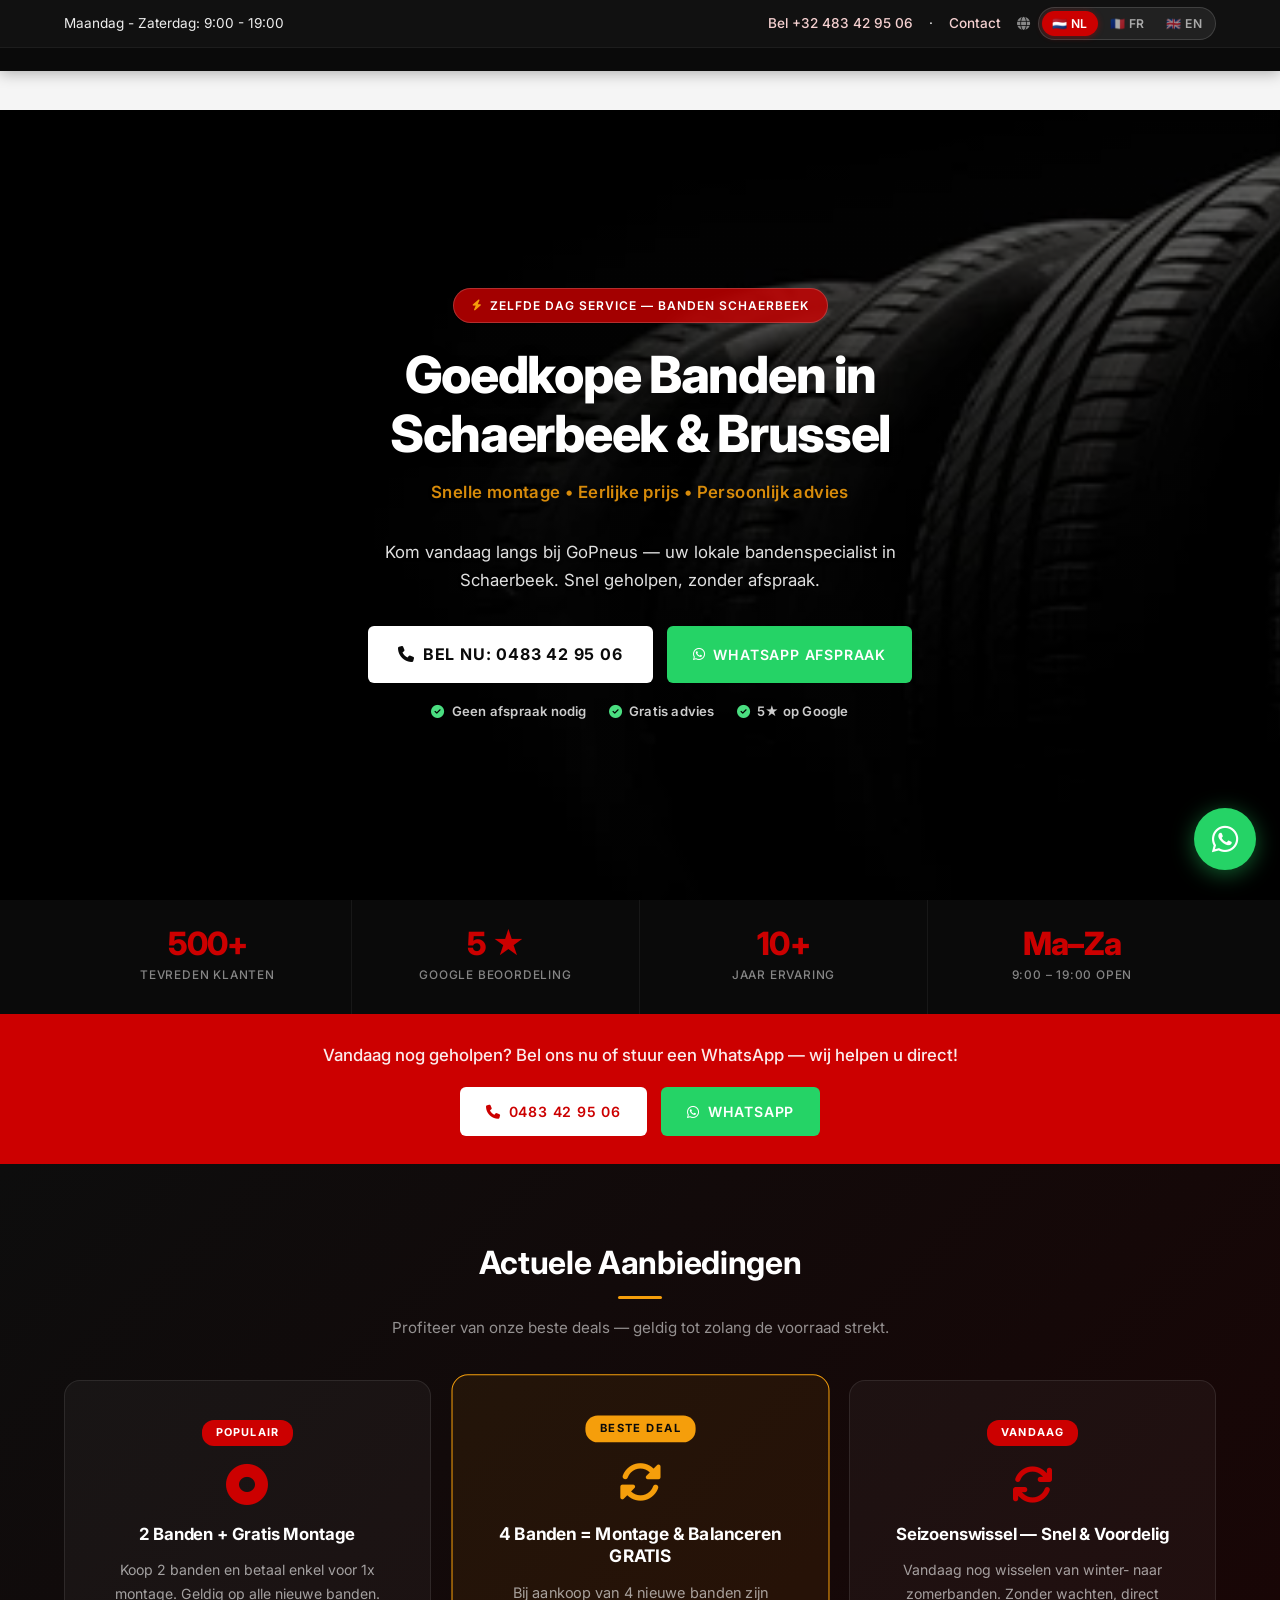
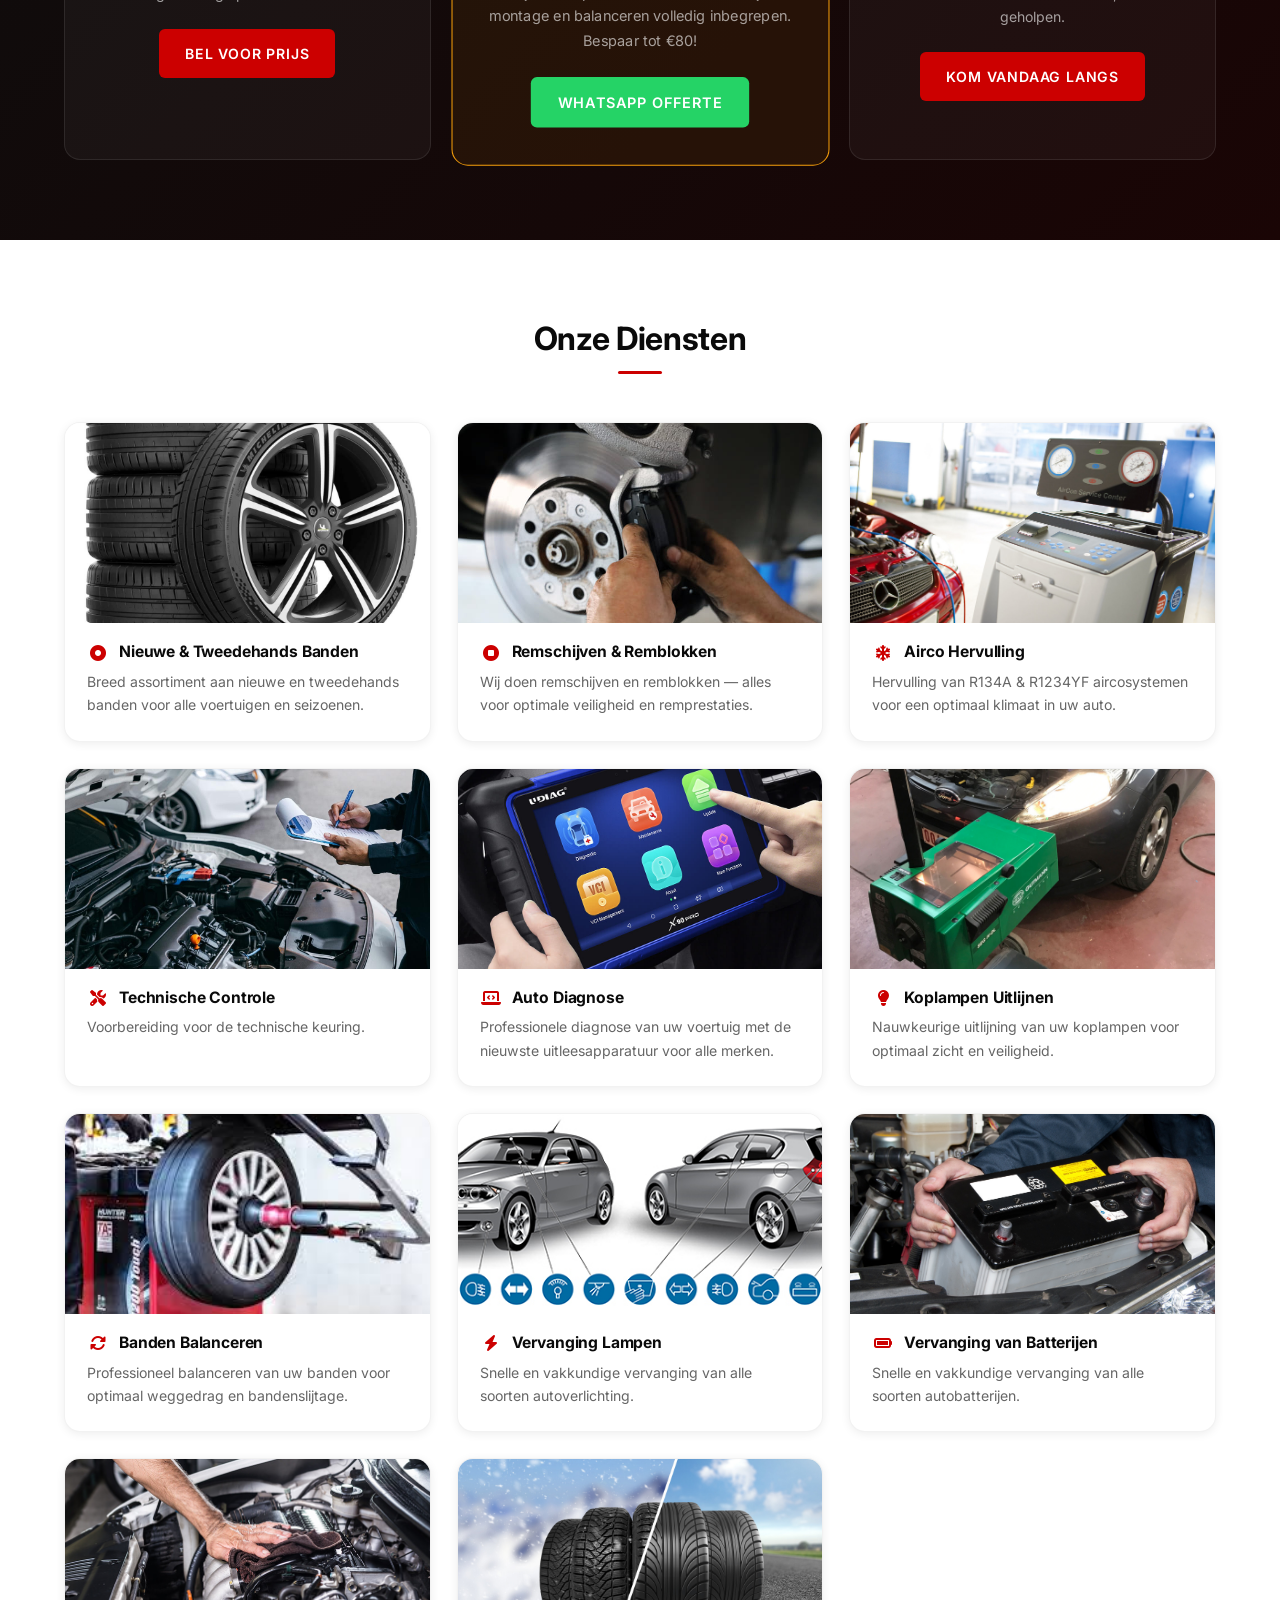
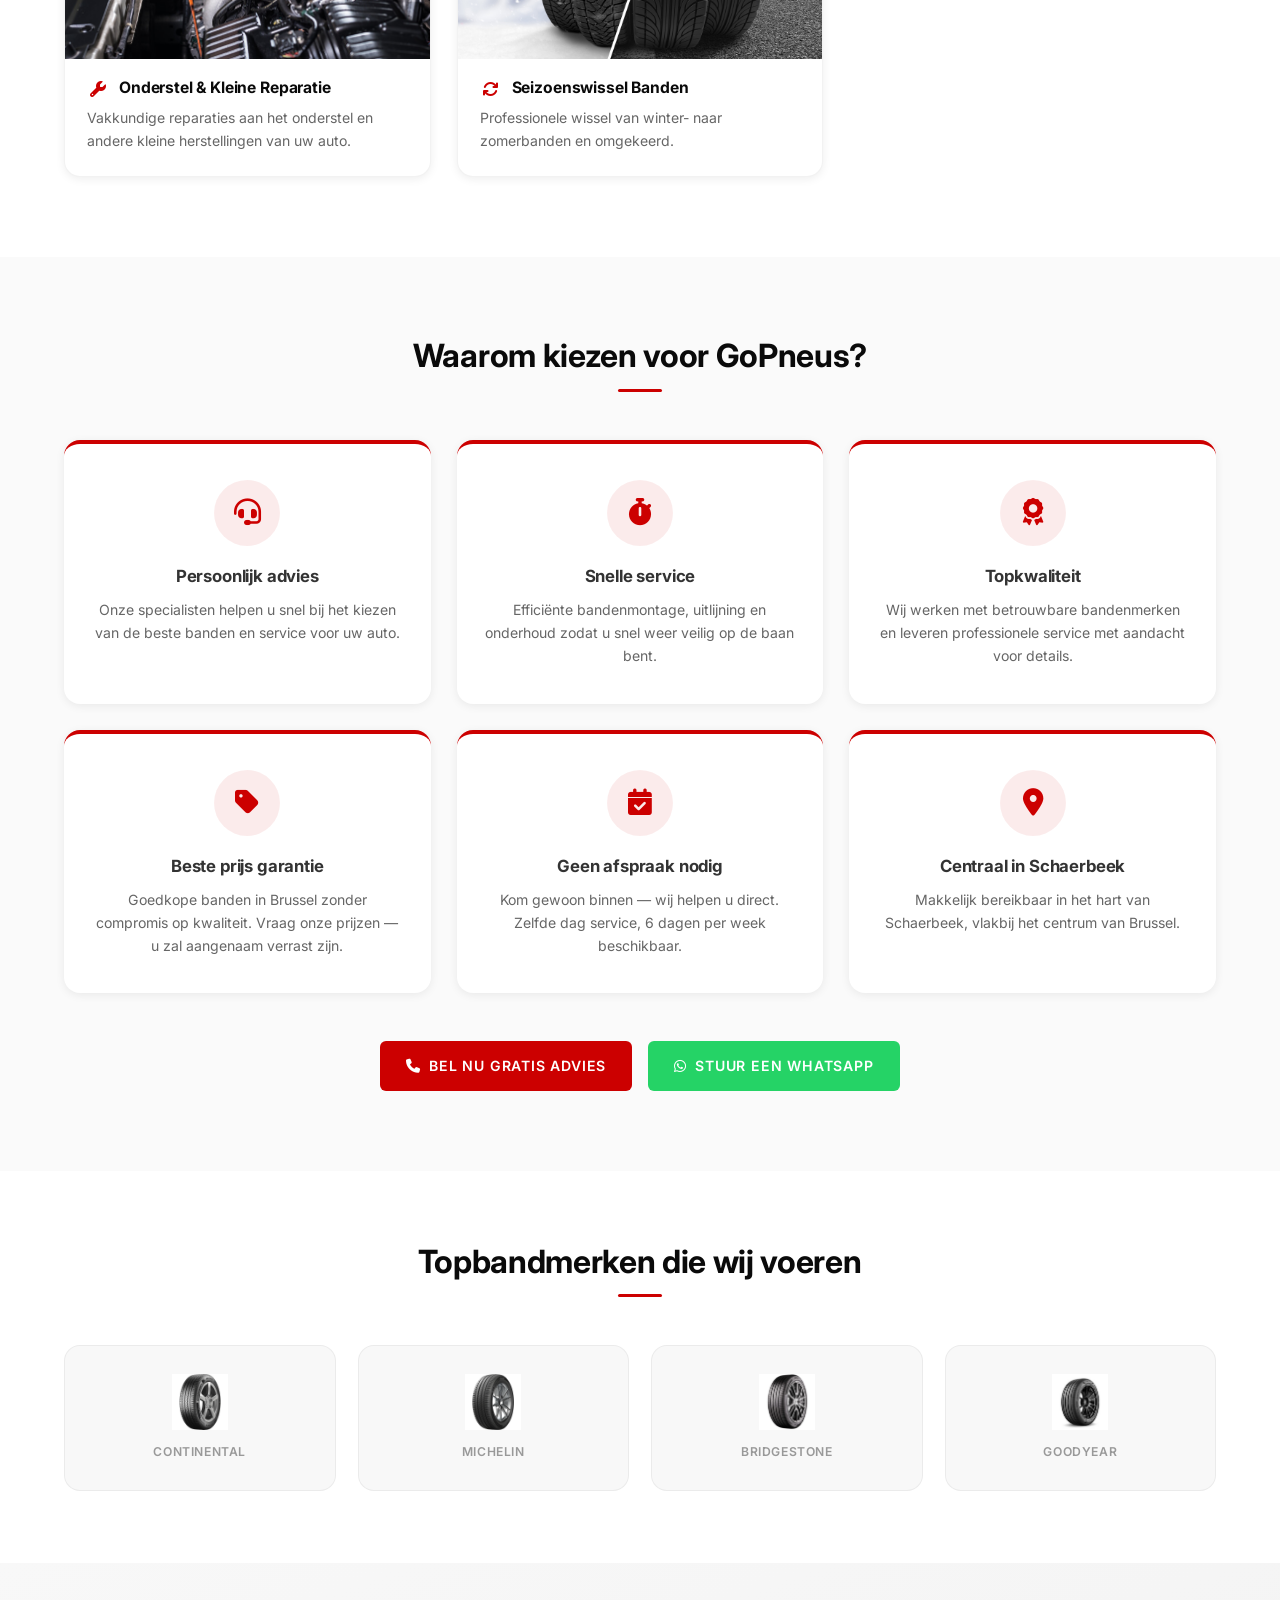
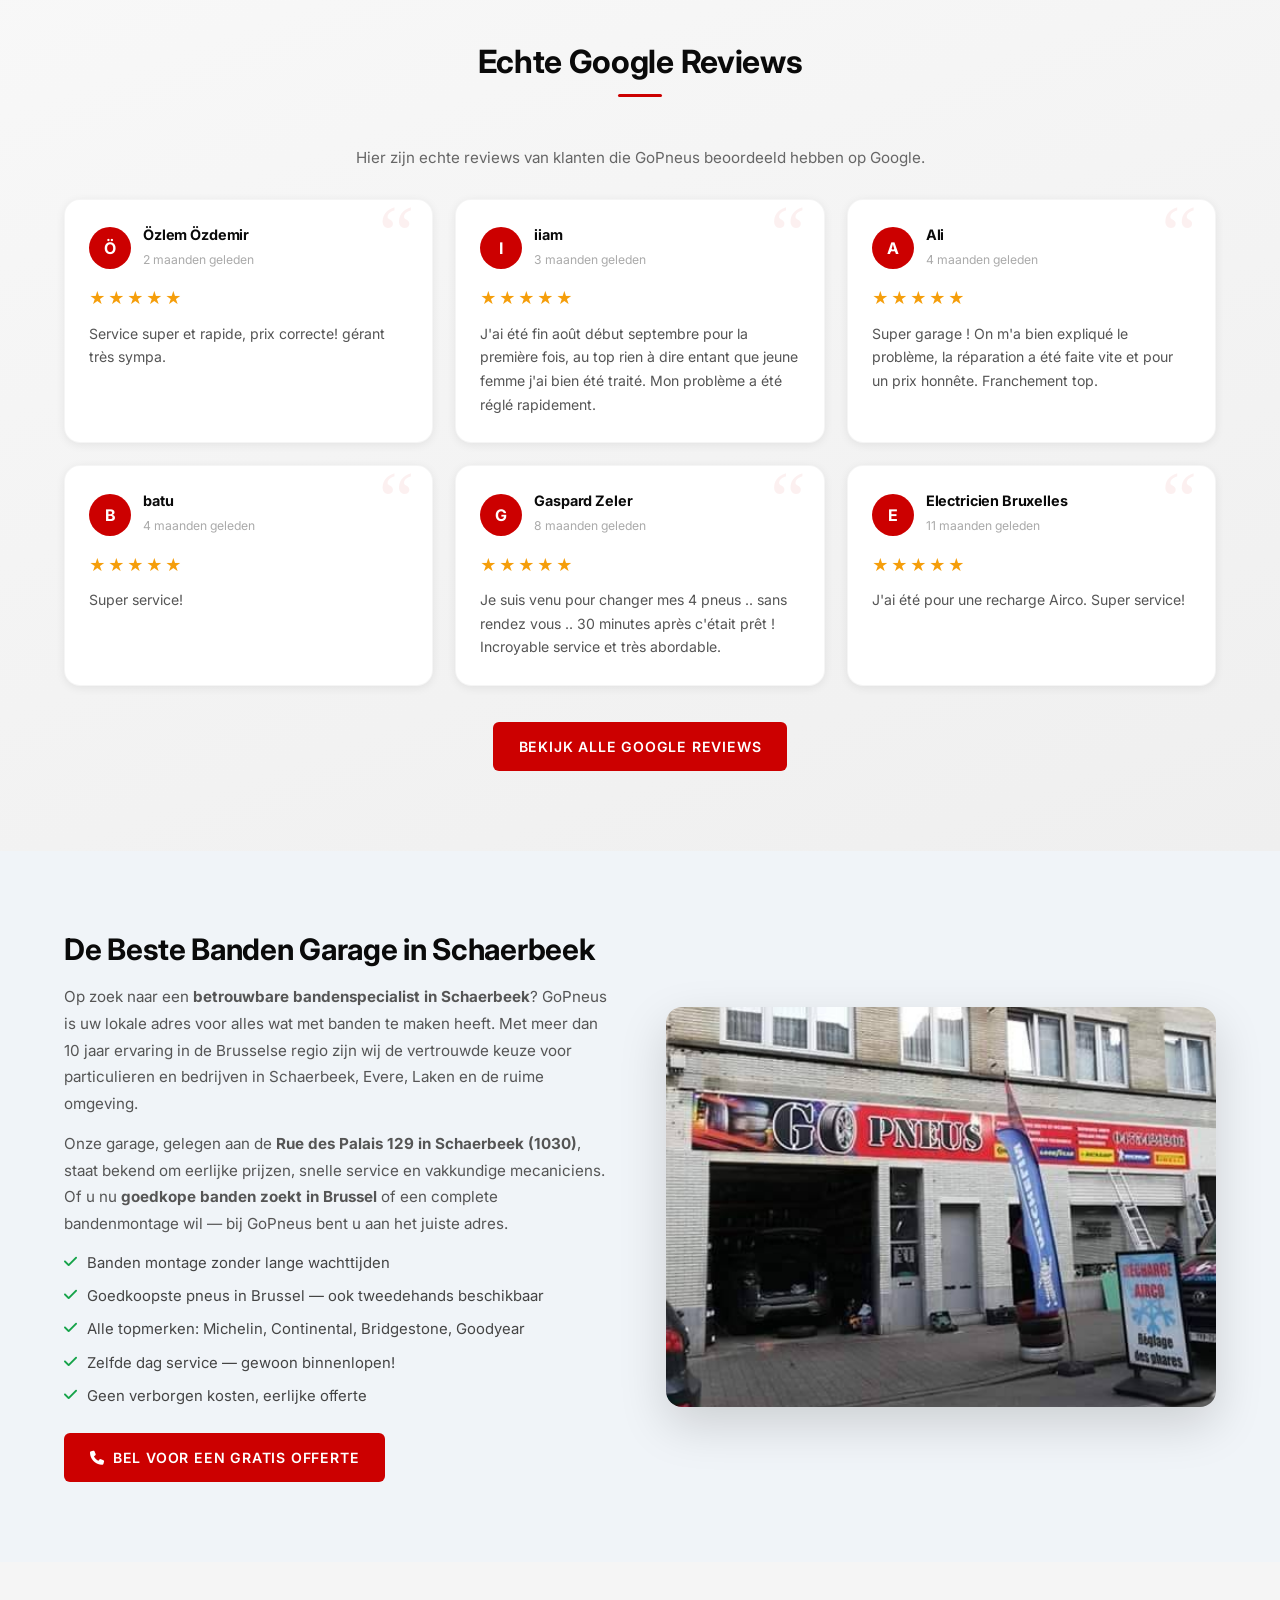
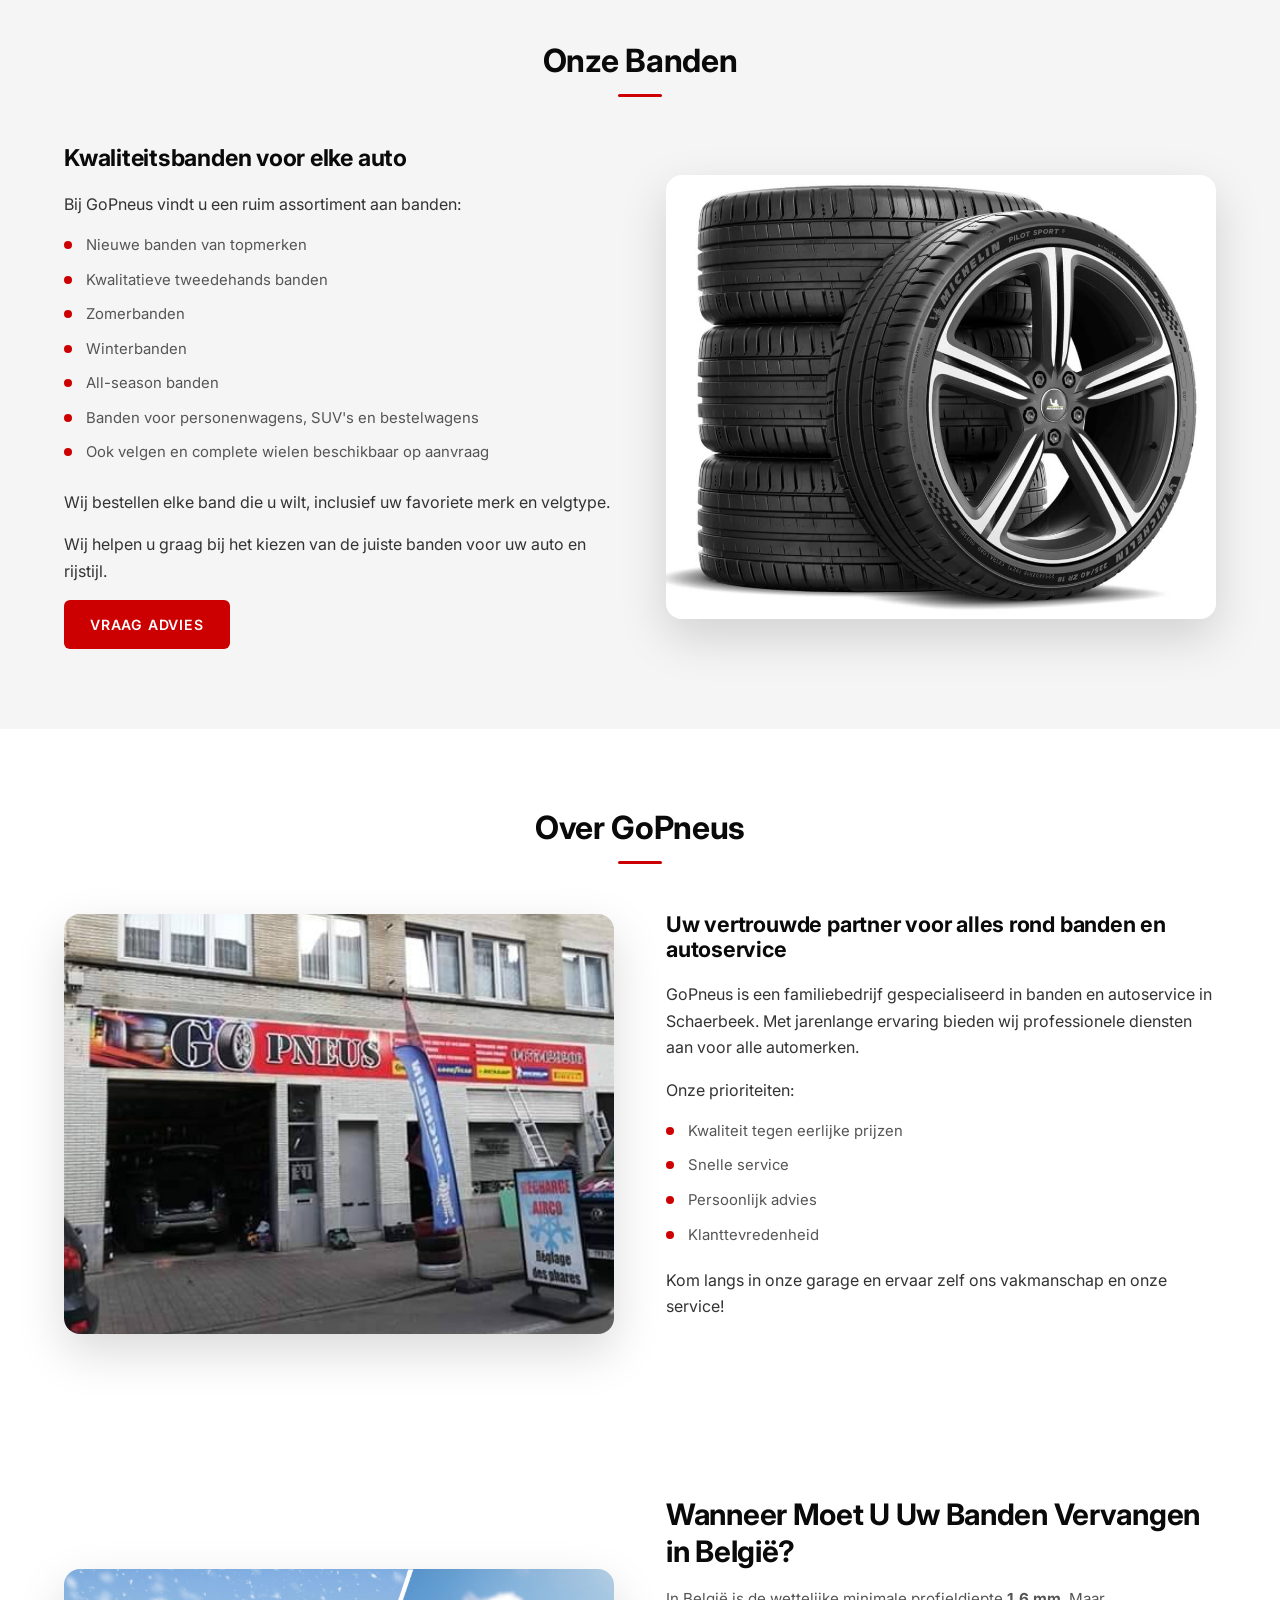
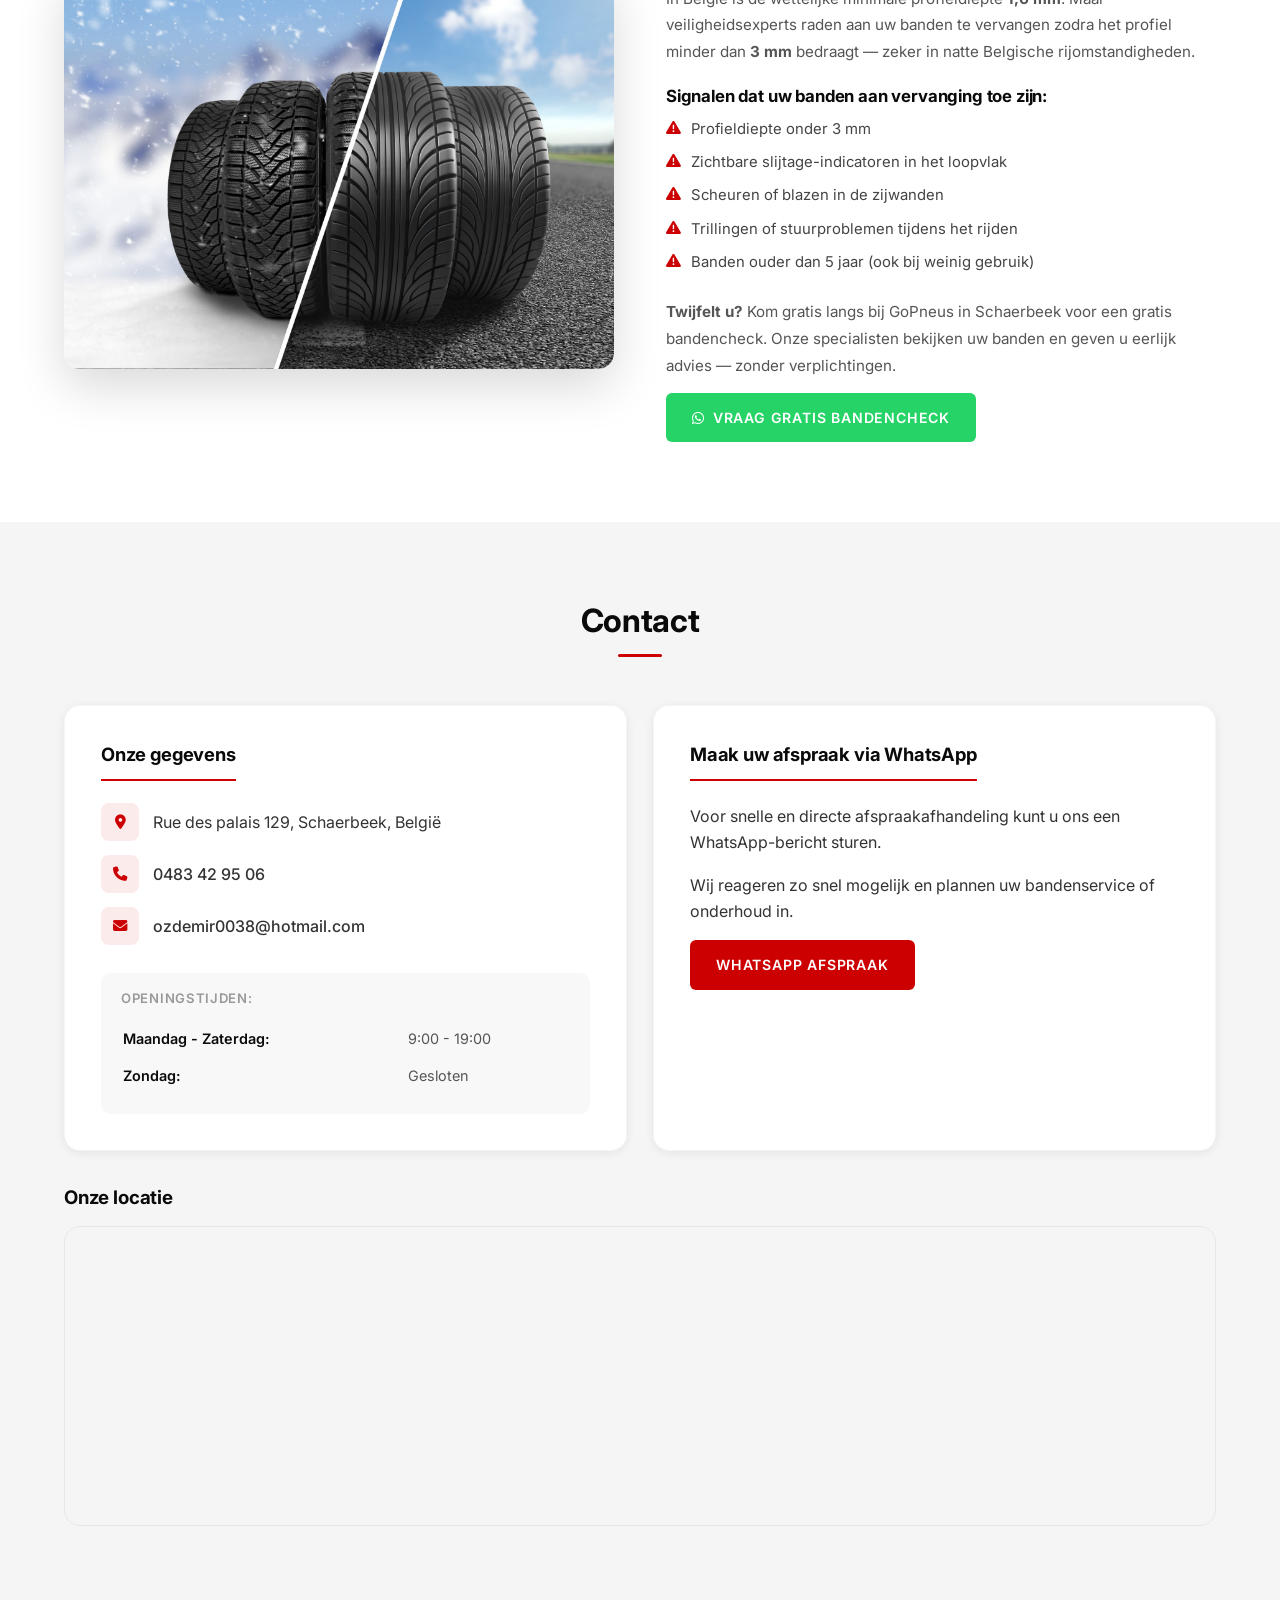
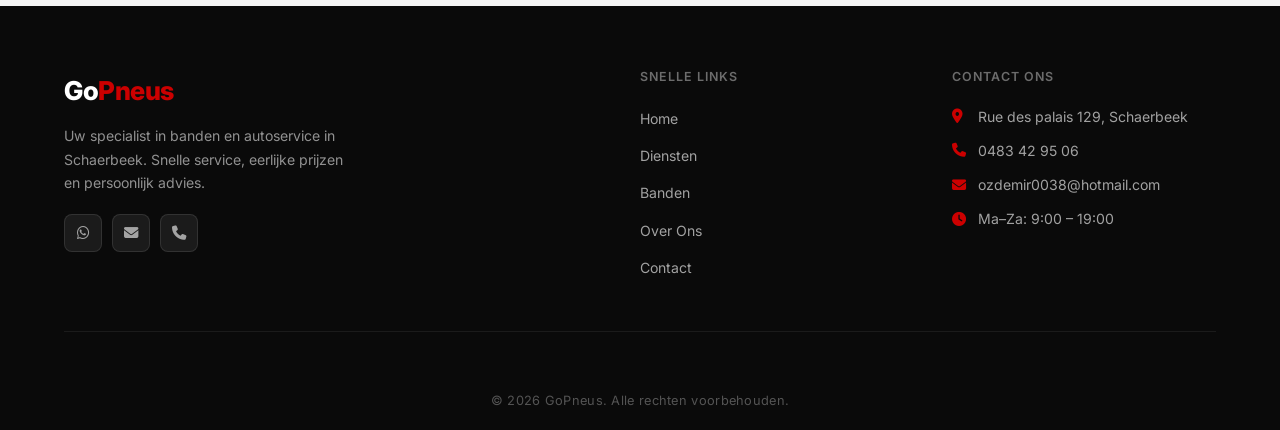
==== commit 6e1166d9: "SEO & conversie rewrite: hero H1 keywords, promoties, lokale SEO secties, floating WhatsApp, mobile " ====
--- a/index.html
+++ b/index.html
@@ -4,17 +4,70 @@
 <head>
     <meta charset="UTF-8">
     <meta name="viewport" content="width=device-width, initial-scale=1.0">
-    <meta name="description" content="GoPneus - Uw bandenspecialist in Schaerbeek. Banden, onderhoud, lampen, accu's en technische controle met persoonlijke service.">
-    <meta property="og:title" content="GoPneus - Uw Bandenspecialist in Schaerbeek">
-    <meta property="og:description" content="GoPneus - Uw bandenspecialist in Schaerbeek. Banden, onderhoud, lampen, accu's en technische controle met persoonlijke service.">
+
+    <!-- SEO Meta Tags -->
+    <title>GoPneus – Banden Schaerbeek | Goedkope Pneus Brussel</title>
+    <meta name="description" content="Banden kopen in Schaerbeek? GoPneus: goedkope pneus, snelle montage, zelfde dag service. Brussel & omgeving. Bel nu: 0483 42 95 06.">
+    <meta name="keywords" content="banden Schaerbeek, pneus Brussel, goedkope banden Brussel, banden montage Schaerbeek, bandenservice Brussel, winterbanden, zomerbanden, banden wisselen Brussel">
+    <meta name="robots" content="index, follow">
+    <link rel="canonical" href="https://gopneus.be/">
+
+    <!-- Open Graph -->
+    <meta property="og:title" content="GoPneus – Goedkope Banden Schaerbeek & Brussel">
+    <meta property="og:description" content="Uw bandenspecialist in Schaerbeek. Goedkope pneus, snelle montage, zelfde dag service. Bel nu: 0483 42 95 06">
     <meta property="og:type" content="website">
     <meta property="og:locale" content="nl_BE">
+    <meta property="og:url" content="https://gopneus.be/">
+    <meta property="og:image" content="https://gopneus.be/images/hero.png">
+
     <link rel="icon" href="favicon.svg" type="image/svg+xml">
     <link rel="preconnect" href="https://fonts.googleapis.com">
     <link rel="preconnect" href="https://fonts.gstatic.com" crossorigin>
-    <title>GoPneus - Uw Bandenspecialist in Schaerbeek</title>
     <link rel="stylesheet" href="https://cdnjs.cloudflare.com/ajax/libs/font-awesome/6.4.0/css/all.min.css" crossorigin="anonymous" referrerpolicy="no-referrer" />
     <link rel="stylesheet" href="style.css">
+    <link rel="llms" href="/llms.txt" type="text/plain">
+
+    <!-- Schema.org LocalBusiness -->
+    <script type="application/ld+json">
+    {
+      "@context": "https://schema.org",
+      "@type": "AutoRepair",
+      "name": "GoPneus",
+      "description": "Bandenspecialist in Schaerbeek – banden, montage, balanceren, remmen, airco en meer.",
+      "url": "https://gopneus.be",
+      "telephone": "+32483429506",
+      "email": "ozdemir0038@hotmail.com",
+      "image": "https://gopneus.be/images/hero.png",
+      "address": {
+        "@type": "PostalAddress",
+        "streetAddress": "Rue des Palais 129",
+        "addressLocality": "Schaerbeek",
+        "postalCode": "1030",
+        "addressCountry": "BE"
+      },
+      "geo": {
+        "@type": "GeoCoordinates",
+        "latitude": 50.8654545,
+        "longitude": 4.369674
+      },
+      "openingHoursSpecification": [
+        {
+          "@type": "OpeningHoursSpecification",
+          "dayOfWeek": ["Monday","Tuesday","Wednesday","Thursday","Friday","Saturday"],
+          "opens": "09:00",
+          "closes": "19:00"
+        }
+      ],
+      "priceRange": "€€",
+      "aggregateRating": {
+        "@type": "AggregateRating",
+        "ratingValue": "5",
+        "bestRating": "5",
+        "reviewCount": "32"
+      },
+      "hasMap": "https://www.google.com/maps/place/Rue+des+Palais+129,+1030+Schaerbeek"
+    }
+    </script>
 </head>
 
 <body>
@@ -37,7 +90,7 @@
 
     <header>
         <div class="container">
-            <h1 class="logo">Go<span>Pneus</span></h1>
+            <div class="logo">Go<span>Pneus</span></div>
             <nav aria-label="Hoofdmenu">
                 <ul class="main-menu">
                     <li><a href="#home" data-i18n="nav_home">Home</a></li>
@@ -57,12 +110,18 @@
 
     <section class="hero" id="home">
         <div class="hero-content">
-            <div class="hero-badge"><i class="fas fa-star"></i> <span data-i18n="hero_badge">Uw bandenspecialist in Schaerbeek</span></div>
-            <h2 data-i18n="hero_title">GoPneus: Uw betrouwbare bandenpartner</h2>
-            <p data-i18n="hero_text">Professionele bandenservice in Schaerbeek met snelle montage, persoonlijk advies en onderhoud voor elk type wagen.</p>
+            <div class="hero-badge"><i class="fas fa-bolt"></i> <span data-i18n="hero_badge">ZELFDE DAG SERVICE — Banden Schaerbeek</span></div>
+            <h1 data-i18n="hero_title">Goedkope Banden in Schaerbeek &amp; Brussel</h1>
+            <p class="hero-sub" data-i18n="hero_sub">Snelle montage • Eerlijke prijs • Persoonlijk advies</p>
+            <p data-i18n="hero_text">Kom vandaag langs bij GoPneus — uw lokale bandenspecialist in Schaerbeek. Snel geholpen, zonder afspraak.</p>
             <div class="hero-buttons">
-                <a href="https://wa.me/32483429506?text=Hallo%20GoPneus%2C%20ik%20wil%20een%20afspraak%20maken." target="_blank" rel="noopener" class="btn btn-whatsapp"><i class="fab fa-whatsapp"></i> <span data-i18n="hero_btn_whatsapp">Maak afspraak via WhatsApp</span></a>
-                <a href="tel:+32483429506" class="btn btn-secondary"><i class="fas fa-phone"></i> <span data-i18n="hero_btn_call">Bel +32 483 42 95 06</span></a>
+                <a href="tel:+32483429506" class="btn btn-call-hero"><i class="fas fa-phone"></i> <span data-i18n="hero_btn_call">BEL NU: 0483 42 95 06</span></a>
+                <a href="https://wa.me/32483429506?text=Hallo%20GoPneus%2C%20ik%20wil%20een%20afspraak%20maken." target="_blank" rel="noopener" class="btn btn-whatsapp"><i class="fab fa-whatsapp"></i> <span data-i18n="hero_btn_whatsapp">WhatsApp afspraak</span></a>
+            </div>
+            <div class="hero-trust">
+                <span><i class="fas fa-check-circle"></i> <span data-i18n="trust1">Geen afspraak nodig</span></span>
+                <span><i class="fas fa-check-circle"></i> <span data-i18n="trust2">Gratis advies</span></span>
+                <span><i class="fas fa-check-circle"></i> <span data-i18n="trust3">5★ op Google</span></span>
             </div>
         </div>
     </section>
@@ -88,13 +147,55 @@
         </div>
     </section>
 
+    <!-- Urgency CTA Strip -->
+    <div class="urgency-cta-strip">
+        <div class="container">
+            <p data-i18n="urgency_text"><strong>Vandaag nog geholpen?</strong> Bel ons nu of stuur een WhatsApp — wij helpen u direct!</p>
+            <div class="urgency-cta-buttons">
+                <a href="tel:+32483429506" class="btn btn-white"><i class="fas fa-phone"></i> <span data-i18n="urgency_call">0483 42 95 06</span></a>
+                <a href="https://wa.me/32483429506?text=Hallo%20GoPneus%2C%20ik%20wil%20een%20afspraak%20maken." target="_blank" rel="noopener" class="btn btn-whatsapp"><i class="fab fa-whatsapp"></i> <span data-i18n="urgency_wa">WhatsApp</span></a>
+            </div>
+        </div>
+    </div>
+
+    <!-- Promoties Section -->
+    <section class="promoties" id="promoties">
+        <div class="container">
+            <h2 class="section-title" data-i18n="promos_title">Actuele Aanbiedingen</h2>
+            <p class="section-subtitle" data-i18n="promos_sub">Profiteer van onze beste deals — geldig tot zolang de voorraad strekt.</p>
+            <div class="promo-grid">
+                <div class="promo-card">
+                    <div class="promo-badge-label" data-i18n="promo1_badge">POPULAIR</div>
+                    <div class="promo-icon"><i class="fas fa-circle-dot"></i></div>
+                    <h3 data-i18n="promo1_title">2 Banden + Gratis Montage</h3>
+                    <p data-i18n="promo1_text">Koop 2 banden en betaal enkel voor 1x montage. Geldig op alle nieuwe banden.</p>
+                    <a href="tel:+32483429506" class="btn" data-i18n="promo1_cta">Bel voor prijs</a>
+                </div>
+                <div class="promo-card featured">
+                    <div class="promo-badge-label" data-i18n="promo2_badge">BESTE DEAL</div>
+                    <div class="promo-icon"><i class="fas fa-rotate"></i></div>
+                    <h3 data-i18n="promo2_title">4 Banden = Montage &amp; Balanceren GRATIS</h3>
+                    <p data-i18n="promo2_text">Bij aankoop van 4 nieuwe banden zijn montage en balanceren volledig inbegrepen. Bespaar tot €80!</p>
+                    <a href="https://wa.me/32483429506?text=Hallo%20GoPneus%2C%20ik%20wil%20een%20offerte%20voor%204%20banden." target="_blank" rel="noopener" class="btn btn-whatsapp" data-i18n="promo2_cta">WhatsApp offerte</a>
+                </div>
+                <div class="promo-card">
+                    <div class="promo-badge-label" data-i18n="promo3_badge">VANDAAG</div>
+                    <div class="promo-icon"><i class="fas fa-arrows-rotate"></i></div>
+                    <h3 data-i18n="promo3_title">Seizoenswissel — Snel &amp; Voordelig</h3>
+                    <p data-i18n="promo3_text">Vandaag nog wisselen van winter- naar zomerbanden. Zonder wachten, direct geholpen.</p>
+                    <a href="tel:+32483429506" class="btn" data-i18n="promo3_cta">Kom vandaag langs</a>
+                </div>
+            </div>
+        </div>
+    </section>
+
     <section id="services" class="services">
         <div class="container">
             <h2 class="section-title" data-i18n="services_title">Onze Diensten</h2>
             <div class="service-grid">
                 <div class="service-card">
                     <div class="service-img">
-                        <img src="images/new_tyres.jpg" alt="Nieuwe en tweedehands banden" loading="lazy">
+                        <img src="images/new_tyres.jpg" alt="Nieuwe en tweedehands banden Schaerbeek" loading="lazy">
                     </div>
                     <div class="service-info">
                         <h3><i class="fas fa-circle-dot"></i> <span data-i18n="service1_title">Nieuwe &amp; Tweedehands Banden</span></h3>
@@ -104,7 +205,7 @@
 
                 <div class="service-card">
                     <div class="service-img">
-                        <img src="images/rem.jpeg" alt="Remmen vervangen" loading="lazy">
+                        <img src="images/rem.jpeg" alt="Remmen vervangen Brussel" loading="lazy">
                     </div>
                     <div class="service-info">
                         <h3><i class="fas fa-circle-stop"></i> <span data-i18n="service2_title">Remschijven &amp; Remblokken</span></h3>
@@ -114,7 +215,7 @@
 
                 <div class="service-card">
                     <div class="service-img">
-                        <img src="images/airco-center-large.jpg" alt="Airco hervulling">
+                        <img src="images/airco-center-large.jpg" alt="Airco hervulling Schaerbeek">
                     </div>
                     <div class="service-info">
                         <h3><i class="fas fa-snowflake"></i> <span data-i18n="service3_title">Airco Hervulling</span></h3>
@@ -124,7 +225,7 @@
 
                 <div class="service-card">
                     <div class="service-img">
-                        <img src="images/Preparation_controle_technique_Wonderservice.jpg" alt="Technische controle" loading="lazy">
+                        <img src="images/Preparation_controle_technique_Wonderservice.jpg" alt="Technische controle voorbereiding" loading="lazy">
                     </div>
                     <div class="service-info">
                         <h3><i class="fas fa-screwdriver-wrench"></i> <span data-i18n="service4_title">Technische Controle</span></h3>
@@ -134,7 +235,7 @@
 
                 <div class="service-card">
                     <div class="service-img">
-                        <img src="images/diagnostic-tool.jpg" alt="Auto diagnose" loading="lazy">
+                        <img src="images/diagnostic-tool.jpg" alt="Auto diagnose Brussel" loading="lazy">
                     </div>
                     <div class="service-info">
                         <h3><i class="fas fa-laptop-code"></i> <span data-i18n="service5_title">Auto Diagnose</span></h3>
@@ -154,7 +255,7 @@
 
                 <div class="service-card">
                     <div class="service-img">
-                        <img src="images/balance.jpg" alt="Banden balanceren">
+                        <img src="images/balance.jpg" alt="Banden balanceren Schaerbeek">
                     </div>
                     <div class="service-info">
                         <h3><i class="fas fa-rotate"></i> <span data-i18n="service7_title">Banden Balanceren</span></h3>
@@ -194,7 +295,7 @@
 
                 <div class="service-card">
                     <div class="service-img">
-                        <img src="images/winterbanden-zomerbanden.jpg" alt="Seizoenswissel van banden">
+                        <img src="images/winterbanden-zomerbanden.jpg" alt="Seizoenswissel banden Schaerbeek">
                     </div>
                     <div class="service-info">
                         <h3><i class="fas fa-arrows-rotate"></i> <span data-i18n="service11_title">Seizoenswissel Banden</span></h3>
@@ -224,6 +325,25 @@
                     <h3 data-i18n="why3_title">Topkwaliteit</h3>
                     <p data-i18n="why3_text">Wij werken met betrouwbare bandenmerken en leveren professionele service met aandacht voor details.</p>
                 </div>
+                <div class="why-card">
+                    <div class="why-card-icon"><i class="fas fa-tag"></i></div>
+                    <h3 data-i18n="why4_title">Beste prijs garantie</h3>
+                    <p data-i18n="why4_text">Goedkope banden in Brussel zonder compromis op kwaliteit. Vraag onze prijzen — u zal aangenaam verrast zijn.</p>
+                </div>
+                <div class="why-card">
+                    <div class="why-card-icon"><i class="fas fa-calendar-check"></i></div>
+                    <h3 data-i18n="why5_title">Geen afspraak nodig</h3>
+                    <p data-i18n="why5_text">Kom gewoon binnen — wij helpen u direct. Zelfde dag service, 6 dagen per week beschikbaar.</p>
+                </div>
+                <div class="why-card">
+                    <div class="why-card-icon"><i class="fas fa-map-marker-alt"></i></div>
+                    <h3 data-i18n="why6_title">Centraal in Schaerbeek</h3>
+                    <p data-i18n="why6_text">Makkelijk bereikbaar in het hart van Schaerbeek, vlakbij het centrum van Brussel.</p>
+                </div>
+            </div>
+            <div class="why-cta">
+                <a href="tel:+32483429506" class="btn"><i class="fas fa-phone"></i> <span data-i18n="why_cta_call">Bel nu gratis advies</span></a>
+                <a href="https://wa.me/32483429506?text=Hallo%20GoPneus%2C%20ik%20wil%20een%20afspraak%20maken." target="_blank" rel="noopener" class="btn btn-whatsapp"><i class="fab fa-whatsapp"></i> <span data-i18n="why_cta_wa">Stuur een WhatsApp</span></a>
             </div>
         </div>
     </section>
@@ -233,11 +353,11 @@
             <h2 class="section-title" data-i18n="trusted_title">Topbandmerken die wij voeren</h2>
             <div class="brand-grid">
                 <div class="brand-box">
-                    <img src="images/continental.jpg" alt="Continental banden">
+                    <img src="images/continental.jpg" alt="Continental banden Brussel">
                     <span>Continental</span>
                 </div>
                 <div class="brand-box">
-                    <img src="images/michelin.jpg" alt="Michelin banden">
+                    <img src="images/michelin.jpg" alt="Michelin banden Schaerbeek">
                     <span>Michelin</span>
                 </div>
                 <div class="brand-box">
@@ -245,7 +365,7 @@
                     <span>Bridgestone</span>
                 </div>
                 <div class="brand-box">
-                    <img src="images/images.jpg" alt="Goodyear banden">
+                    <img src="images/images.jpg" alt="Goodyear banden Brussel">
                     <span>Goodyear</span>
                 </div>
             </div>
@@ -325,7 +445,31 @@
                 </div>
             </div>
             <div class="review-footer">
-                <a href="https://www.google.com/maps/search/GoPneus+Schaerbeek" target="_blank" rel="noopener" class="btn btn-secondary" data-i18n="reviews_btn">Bekijk alle Google Reviews</a>
+                <a href="https://www.google.com/maps/search/GoPneus+Schaerbeek" target="_blank" rel="noopener" class="btn btn-reviews" data-i18n="reviews_btn">Bekijk alle Google Reviews</a>
+            </div>
+        </div>
+    </section>
+
+    <!-- Lokale SEO Artikel 1: Beste banden garage Schaerbeek -->
+    <section class="seo-artikel seo-garage">
+        <div class="container">
+            <div class="seo-content">
+                <div class="seo-text">
+                    <h2>De Beste Banden Garage in Schaerbeek</h2>
+                    <p>Op zoek naar een <strong>betrouwbare bandenspecialist in Schaerbeek</strong>? GoPneus is uw lokale adres voor alles wat met banden te maken heeft. Met meer dan 10 jaar ervaring in de Brusselse regio zijn wij de vertrouwde keuze voor particulieren en bedrijven in Schaerbeek, Evere, Laken en de ruime omgeving.</p>
+                    <p>Onze garage, gelegen aan de <strong>Rue des Palais 129 in Schaerbeek (1030)</strong>, staat bekend om eerlijke prijzen, snelle service en vakkundige mecaniciens. Of u nu <strong>goedkope banden zoekt in Brussel</strong> of een complete bandenmontage wil — bij GoPneus bent u aan het juiste adres.</p>
+                    <ul class="seo-list">
+                        <li><i class="fas fa-check"></i> Banden montage zonder lange wachttijden</li>
+                        <li><i class="fas fa-check"></i> Goedkoopste pneus in Brussel — ook tweedehands beschikbaar</li>
+                        <li><i class="fas fa-check"></i> Alle topmerken: Michelin, Continental, Bridgestone, Goodyear</li>
+                        <li><i class="fas fa-check"></i> Zelfde dag service — gewoon binnenlopen!</li>
+                        <li><i class="fas fa-check"></i> Geen verborgen kosten, eerlijke offerte</li>
+                    </ul>
+                    <a href="tel:+32483429506" class="btn"><i class="fas fa-phone"></i> Bel voor een gratis offerte</a>
+                </div>
+                <div class="seo-visual">
+                    <img src="images/garage_foto.jpg" alt="GoPneus bandengarage Schaerbeek Brussel" loading="lazy">
+                </div>
             </div>
         </div>
     </section>
@@ -351,7 +495,7 @@
                     <a href="#contact" class="btn" data-i18n="tyres_cta">Vraag advies</a>
                 </div>
                 <div class="banden-image">
-                    <img src="images/new_tyres.jpg" alt="Verschillende soorten banden">
+                    <img src="images/new_tyres.jpg" alt="Banden assortiment GoPneus Schaerbeek">
                 </div>
             </div>
         </div>
@@ -362,7 +506,7 @@
             <h2 class="section-title" data-i18n="about_title">Over GoPneus</h2>
             <div class="over-ons-content">
                 <div class="over-ons-image">
-                    <img src="images/garage_foto.jpg" alt="GoPneus Garage">
+                    <img src="images/garage_foto.jpg" alt="GoPneus Garage Schaerbeek">
                 </div>
                 <div class="over-ons-text">
                     <h3 data-i18n="about_subtitle">Uw vertrouwde partner voor alles rond banden en autoservice</h3>
@@ -380,6 +524,31 @@
         </div>
     </section>
 
+    <!-- Lokale SEO Artikel 2: Wanneer banden vervangen -->
+    <section class="seo-artikel seo-vervangen">
+        <div class="container">
+            <div class="seo-content seo-content--reverse">
+                <div class="seo-text">
+                    <h2>Wanneer Moet U Uw Banden Vervangen in België?</h2>
+                    <p>In België is de wettelijke minimale profieldiepte <strong>1,6 mm</strong>. Maar veiligheidsexperts raden aan uw banden te vervangen zodra het profiel minder dan <strong>3 mm</strong> bedraagt — zeker in natte Belgische rijomstandigheden.</p>
+                    <h3>Signalen dat uw banden aan vervanging toe zijn:</h3>
+                    <ul class="seo-list">
+                        <li><i class="fas fa-exclamation-triangle"></i> Profieldiepte onder 3 mm</li>
+                        <li><i class="fas fa-exclamation-triangle"></i> Zichtbare slijtage-indicatoren in het loopvlak</li>
+                        <li><i class="fas fa-exclamation-triangle"></i> Scheuren of blazen in de zijwanden</li>
+                        <li><i class="fas fa-exclamation-triangle"></i> Trillingen of stuurproblemen tijdens het rijden</li>
+                        <li><i class="fas fa-exclamation-triangle"></i> Banden ouder dan 5 jaar (ook bij weinig gebruik)</li>
+                    </ul>
+                    <p><strong>Twijfelt u?</strong> Kom gratis langs bij GoPneus in Schaerbeek voor een gratis bandencheck. Onze specialisten bekijken uw banden en geven u eerlijk advies — zonder verplichtingen.</p>
+                    <a href="https://wa.me/32483429506?text=Hallo%20GoPneus%2C%20ik%20wil%20mijn%20banden%20laten%20controleren." target="_blank" rel="noopener" class="btn btn-whatsapp"><i class="fab fa-whatsapp"></i> Vraag gratis bandencheck</a>
+                </div>
+                <div class="seo-visual">
+                    <img src="images/winterbanden-zomerbanden.jpg" alt="Wanneer banden vervangen in België?" loading="lazy">
+                </div>
+            </div>
+        </div>
+    </section>
+
     <section id="contact" class="contact">
         <div class="container">
             <h2 class="section-title" data-i18n="contact_title">Contact</h2>
@@ -393,7 +562,7 @@
                         </li>
                         <li>
                             <i class="fas fa-phone"></i>
-                            <span><a href="tel:+32483429506">0483429506</a></span>
+                            <span><a href="tel:+32483429506">0483 42 95 06</a></span>
                         </li>
                         <li>
                             <i class="fas fa-envelope"></i>
@@ -426,7 +595,7 @@
                     <h3 data-i18n="contact_location">Onze locatie</h3>
                     <iframe
                         src="https://www.google.com/maps/embed?pb=!1m18!1m12!1m3!1d2518.1435899358675!2d4.369674!3d50.8654545!2m3!1f0!2f0!3f0!3m2!1i1024!2i768!4f13.1!3m3!1m2!1s0x47c3c3d4e5cf7a57%3A0x985e18043c5de5c0!2sRue%20des%20Palais%20129%2C%201030%20Schaerbeek!5e0!3m2!1snl!2sbe!4v1597315842123!5m2!1snl!2sbe"
-                        width="100%" height="300" title="GoPneus locatie" allowfullscreen="" aria-hidden="false"
+                        width="100%" height="300" title="GoPneus locatie Schaerbeek" allowfullscreen="" aria-hidden="false"
                         tabindex="0"></iframe>
                 </div>
             </div>
@@ -437,7 +606,7 @@
         <div class="container">
             <div class="footer-content">
                 <div class="footer-logo">
-                    <h2 class="logo">Go<span>Pneus</span></h2>
+                    <div class="logo">Go<span>Pneus</span></div>
                     <p data-i18n="footer_tagline">Uw specialist in banden en autoservice in Schaerbeek. Snelle service, eerlijke prijzen en persoonlijk advies.</p>
                     <div class="footer-social">
                         <a href="https://wa.me/32483429506" title="WhatsApp"><i class="fab fa-whatsapp"></i></a>
@@ -467,6 +636,17 @@
         </div>
     </footer>
 
+    <!-- Floating WhatsApp Button -->
+    <a href="https://wa.me/32483429506?text=Hallo%20GoPneus%2C%20ik%20wil%20een%20afspraak%20maken." class="floating-whatsapp" target="_blank" rel="noopener" aria-label="WhatsApp GoPneus">
+        <i class="fab fa-whatsapp"></i>
+    </a>
+
+    <!-- Mobile Sticky CTA Bar -->
+    <div class="mobile-cta">
+        <a href="tel:+32483429506" class="mobile-cta-call"><i class="fas fa-phone"></i> <span data-i18n="mobile_call">Bel Nu</span></a>
+        <a href="https://wa.me/32483429506?text=Hallo%20GoPneus%2C%20ik%20wil%20een%20afspraak%20maken." target="_blank" rel="noopener" class="mobile-cta-whatsapp"><i class="fab fa-whatsapp"></i> <span data-i18n="mobile_whatsapp">WhatsApp</span></a>
+    </div>
+
     <script src="script.js"></script>
 </body>
 
--- a/style.css
+++ b/style.css
@@ -314,23 +314,49 @@
 
 .hero-badge i { font-size: 0.68rem; color: var(--gold); }
 
-.hero h2 {
+.hero h1 {
     font-size: 3.2rem;
     font-weight: 800;
-    margin-bottom: 1.2rem;
+    margin-bottom: 1rem;
     text-shadow: 1px 2px 12px rgba(0,0,0,0.5);
     letter-spacing: -0.025em;
     line-height: 1.15;
 }
 
+.hero-sub {
+    font-size: 1.1rem;
+    font-weight: 600;
+    color: var(--gold);
+    margin-bottom: 0.8rem;
+    letter-spacing: 0.4px;
+    opacity: 0.95;
+}
+
 .hero p {
-    font-size: 1.1rem;
-    margin-bottom: 2.2rem;
-    opacity: 0.9;
+    font-size: 1.05rem;
+    margin-bottom: 2rem;
+    opacity: 0.88;
     text-shadow: 0 1px 4px rgba(0,0,0,0.4);
     max-width: 560px;
     margin-left: auto;
     margin-right: auto;
+}
+
+.hero-trust {
+    display: flex;
+    justify-content: center;
+    gap: 22px;
+    flex-wrap: wrap;
+    margin-top: 18px;
+    font-size: 0.82rem;
+    font-weight: 600;
+    color: rgba(255,255,255,0.80);
+    letter-spacing: 0.2px;
+}
+
+.hero-trust i {
+    color: #4ade80;
+    margin-right: 4px;
 }
 
 .hero-buttons {
@@ -878,11 +904,12 @@
         padding: 50px 20px;
     }
 
-    .hero h2 { font-size: 2rem; }
-    .hero p { font-size: 0.98rem; }
+    .hero h1 { font-size: 2rem; }
+    .hero p { font-size: 0.95rem; }
     .hero-buttons { flex-direction: column; align-items: center; gap: 12px; }
-
-    .why-grid { grid-template-columns: 1fr; }
+    .hero-trust { flex-direction: column; align-items: center; gap: 8px; }
+
+    .why-grid { grid-template-columns: repeat(2, 1fr); }
 
     .footer-content { grid-template-columns: 1fr; }
     .footer-logo { grid-column: span 1; }
@@ -897,9 +924,348 @@
 
     .stats-strip .container { grid-template-columns: repeat(2, 1fr); }
 
-    .hero h2 { font-size: 1.7rem; }
-    .hero p { font-size: 0.9rem; }
+    .hero h1 { font-size: 1.7rem; }
+    .hero p { font-size: 0.88rem; }
+    .why-grid { grid-template-columns: 1fr; }
+    .promo-grid { grid-template-columns: 1fr; }
+    .promo-card.featured { transform: none; }
 
     .top-bar .container { gap: 6px; }
     .section-title { font-size: 1.5rem; }
 }
+
+/* ─── Hero: Call Button ─────────────────────────────────────── */
+.btn-call-hero {
+    background-color: var(--white);
+    color: var(--black);
+    font-size: 1rem;
+    padding: 15px 30px;
+    font-weight: 700;
+}
+
+.btn-call-hero:hover {
+    background-color: #f0f0f0;
+    color: var(--black);
+    transform: translateY(-2px);
+    box-shadow: 0 6px 20px rgba(255,255,255,0.25);
+}
+
+/* ─── Reviews btn override (dark bg) ───────────────────────── */
+.btn-reviews {
+    background-color: var(--red);
+    color: var(--white);
+    border: none;
+}
+
+.btn-reviews:hover {
+    background-color: var(--red-dark);
+    color: var(--white);
+}
+
+/* ─── Urgency CTA Strip ─────────────────────────────────────── */
+.urgency-cta-strip {
+    background: var(--red);
+    color: var(--white);
+    padding: 28px 0;
+    text-align: center;
+}
+
+.urgency-cta-strip p {
+    font-size: 1.05rem;
+    margin-bottom: 18px;
+    color: rgba(255,255,255,0.92);
+    font-weight: 500;
+}
+
+.urgency-cta-strip strong { color: var(--white); }
+
+.urgency-cta-buttons {
+    display: flex;
+    gap: 14px;
+    justify-content: center;
+    flex-wrap: wrap;
+}
+
+.btn-white {
+    background: var(--white);
+    color: var(--red);
+    border: none;
+}
+
+.btn-white:hover {
+    background: #f0f0f0;
+    color: var(--red);
+    transform: translateY(-2px);
+    box-shadow: 0 4px 14px rgba(0,0,0,0.15);
+}
+
+/* ─── Section Subtitle ──────────────────────────────────────── */
+.section-subtitle {
+    text-align: center;
+    color: rgba(255,255,255,0.55);
+    font-size: 0.95rem;
+    margin-top: -2rem;
+    margin-bottom: 2.5rem;
+}
+
+/* ─── Promoties Section ─────────────────────────────────────── */
+.promoties {
+    padding: 5rem 0;
+    background: linear-gradient(135deg, #0d0d0d 0%, #1a0505 100%);
+}
+
+.promoties .section-title {
+    color: var(--white);
+}
+
+.promoties .section-title::after {
+    background: var(--gold);
+}
+
+.promo-grid {
+    display: grid;
+    grid-template-columns: repeat(3, 1fr);
+    gap: 26px;
+}
+
+.promo-card {
+    background: rgba(255,255,255,0.04);
+    border: 1px solid rgba(255,255,255,0.09);
+    border-radius: var(--radius-lg);
+    padding: 36px 28px;
+    text-align: center;
+    color: var(--white);
+    position: relative;
+    transition: transform var(--transition), border-color var(--transition), box-shadow var(--transition);
+}
+
+.promo-card:hover {
+    transform: translateY(-6px);
+    border-color: rgba(255,255,255,0.18);
+    box-shadow: var(--shadow-lg);
+}
+
+.promo-card.featured {
+    border-color: var(--gold);
+    background: rgba(245,158,11,0.07);
+    transform: scale(1.03);
+}
+
+.promo-card.featured:hover {
+    transform: scale(1.03) translateY(-6px);
+}
+
+.promo-badge-label {
+    display: inline-block;
+    background: var(--red);
+    color: var(--white);
+    font-size: 0.68rem;
+    font-weight: 700;
+    padding: 4px 14px;
+    border-radius: 12px;
+    letter-spacing: 1.2px;
+    margin-bottom: 18px;
+    text-transform: uppercase;
+}
+
+.promo-card.featured .promo-badge-label {
+    background: var(--gold);
+    color: var(--black);
+}
+
+.promo-icon {
+    font-size: 2.6rem;
+    color: var(--red);
+    margin-bottom: 18px;
+    line-height: 1;
+}
+
+.promo-card.featured .promo-icon { color: var(--gold); }
+
+.promo-card h3 {
+    font-size: 1.05rem;
+    margin-bottom: 12px;
+    color: var(--white);
+    line-height: 1.3;
+}
+
+.promo-card p {
+    color: rgba(255,255,255,0.60);
+    font-size: 0.88rem;
+    margin-bottom: 24px;
+    line-height: 1.65;
+}
+
+/* ─── Why Us: Extra Cards + CTA ─────────────────────────────── */
+.why-cta {
+    display: flex;
+    justify-content: center;
+    gap: 16px;
+    margin-top: 3rem;
+    flex-wrap: wrap;
+}
+
+/* ─── SEO Artikel Secties ───────────────────────────────────── */
+.seo-artikel { padding: 5rem 0; }
+
+.seo-garage { background: #f0f4f8; }
+
+.seo-vervangen { background: var(--white); }
+
+.seo-content {
+    display: grid;
+    grid-template-columns: 1fr 1fr;
+    gap: 52px;
+    align-items: center;
+}
+
+.seo-content--reverse .seo-text { order: 2; }
+.seo-content--reverse .seo-visual { order: 1; }
+
+.seo-text h2 {
+    font-size: 1.85rem;
+    color: var(--black);
+    margin-bottom: 16px;
+    line-height: 1.25;
+}
+
+.seo-text h3 {
+    font-size: 1.05rem;
+    color: var(--black);
+    margin: 20px 0 12px;
+    font-weight: 700;
+}
+
+.seo-text p {
+    color: #555;
+    line-height: 1.75;
+    margin-bottom: 14px;
+    font-size: 0.95rem;
+}
+
+.seo-list {
+    list-style: none;
+    padding: 0;
+    margin-bottom: 26px;
+}
+
+.seo-list li {
+    display: flex;
+    align-items: flex-start;
+    gap: 10px;
+    margin-bottom: 11px;
+    color: #444;
+    font-size: 0.93rem;
+    line-height: 1.5;
+}
+
+.seo-list li i.fa-check {
+    color: #16a34a;
+    flex-shrink: 0;
+    margin-top: 3px;
+}
+
+.seo-list li i.fa-exclamation-triangle {
+    color: var(--red);
+    flex-shrink: 0;
+    margin-top: 3px;
+}
+
+.seo-visual {
+    border-radius: var(--radius-lg);
+    overflow: hidden;
+    box-shadow: var(--shadow-lg);
+}
+
+.seo-visual img {
+    width: 100%;
+    height: 400px;
+    object-fit: cover;
+    display: block;
+}
+
+/* ─── Floating WhatsApp Button ──────────────────────────────── */
+.floating-whatsapp {
+    position: fixed;
+    bottom: 30px;
+    right: 24px;
+    width: 62px;
+    height: 62px;
+    background: #25d366;
+    color: var(--white);
+    border-radius: 50%;
+    display: flex;
+    align-items: center;
+    justify-content: center;
+    font-size: 1.9rem;
+    box-shadow: 0 4px 22px rgba(37,211,102,0.45);
+    z-index: 990;
+    transition: transform var(--transition), box-shadow var(--transition);
+    text-decoration: none;
+}
+
+.floating-whatsapp:hover {
+    transform: scale(1.12);
+    box-shadow: 0 6px 30px rgba(37,211,102,0.60);
+    color: var(--white);
+}
+
+/* ─── Mobile Sticky CTA Bar ─────────────────────────────────── */
+.mobile-cta {
+    position: fixed;
+    bottom: 0;
+    left: 0;
+    right: 0;
+    display: none;
+    z-index: 995;
+    box-shadow: 0 -3px 16px rgba(0,0,0,0.20);
+}
+
+.mobile-cta-call,
+.mobile-cta-whatsapp {
+    flex: 1;
+    display: flex;
+    align-items: center;
+    justify-content: center;
+    gap: 8px;
+    padding: 15px 10px;
+    font-weight: 700;
+    font-size: 0.9rem;
+    text-transform: uppercase;
+    letter-spacing: 0.5px;
+    color: var(--white);
+    text-decoration: none;
+    transition: filter var(--transition);
+}
+
+.mobile-cta-call { background: var(--red); }
+.mobile-cta-call:hover { filter: brightness(1.1); color: var(--white); }
+
+.mobile-cta-whatsapp { background: #25d366; }
+.mobile-cta-whatsapp:hover { filter: brightness(1.1); color: var(--white); }
+
+@media (max-width: 768px) {
+    .mobile-cta { display: flex; }
+    .floating-whatsapp { bottom: 80px; right: 16px; width: 54px; height: 54px; font-size: 1.6rem; }
+    body { padding-bottom: 58px; }
+
+    .seo-content,
+    .seo-content--reverse { grid-template-columns: 1fr; }
+    .seo-content--reverse .seo-text { order: 0; }
+    .seo-content--reverse .seo-visual { order: 0; }
+    .seo-text h2 { font-size: 1.5rem; }
+    .seo-visual img { height: 260px; }
+
+    .promo-grid { grid-template-columns: 1fr; }
+    .promo-card.featured { transform: none; }
+
+    .urgency-cta-buttons { flex-direction: column; align-items: center; }
+}
+
+@media (max-width: 992px) {
+    .seo-content { grid-template-columns: 1fr; }
+    .seo-content--reverse .seo-text { order: 0; }
+    .seo-content--reverse .seo-visual { order: 0; }
+    .promo-grid { grid-template-columns: 1fr; }
+    .promo-card.featured { transform: none; }
+}
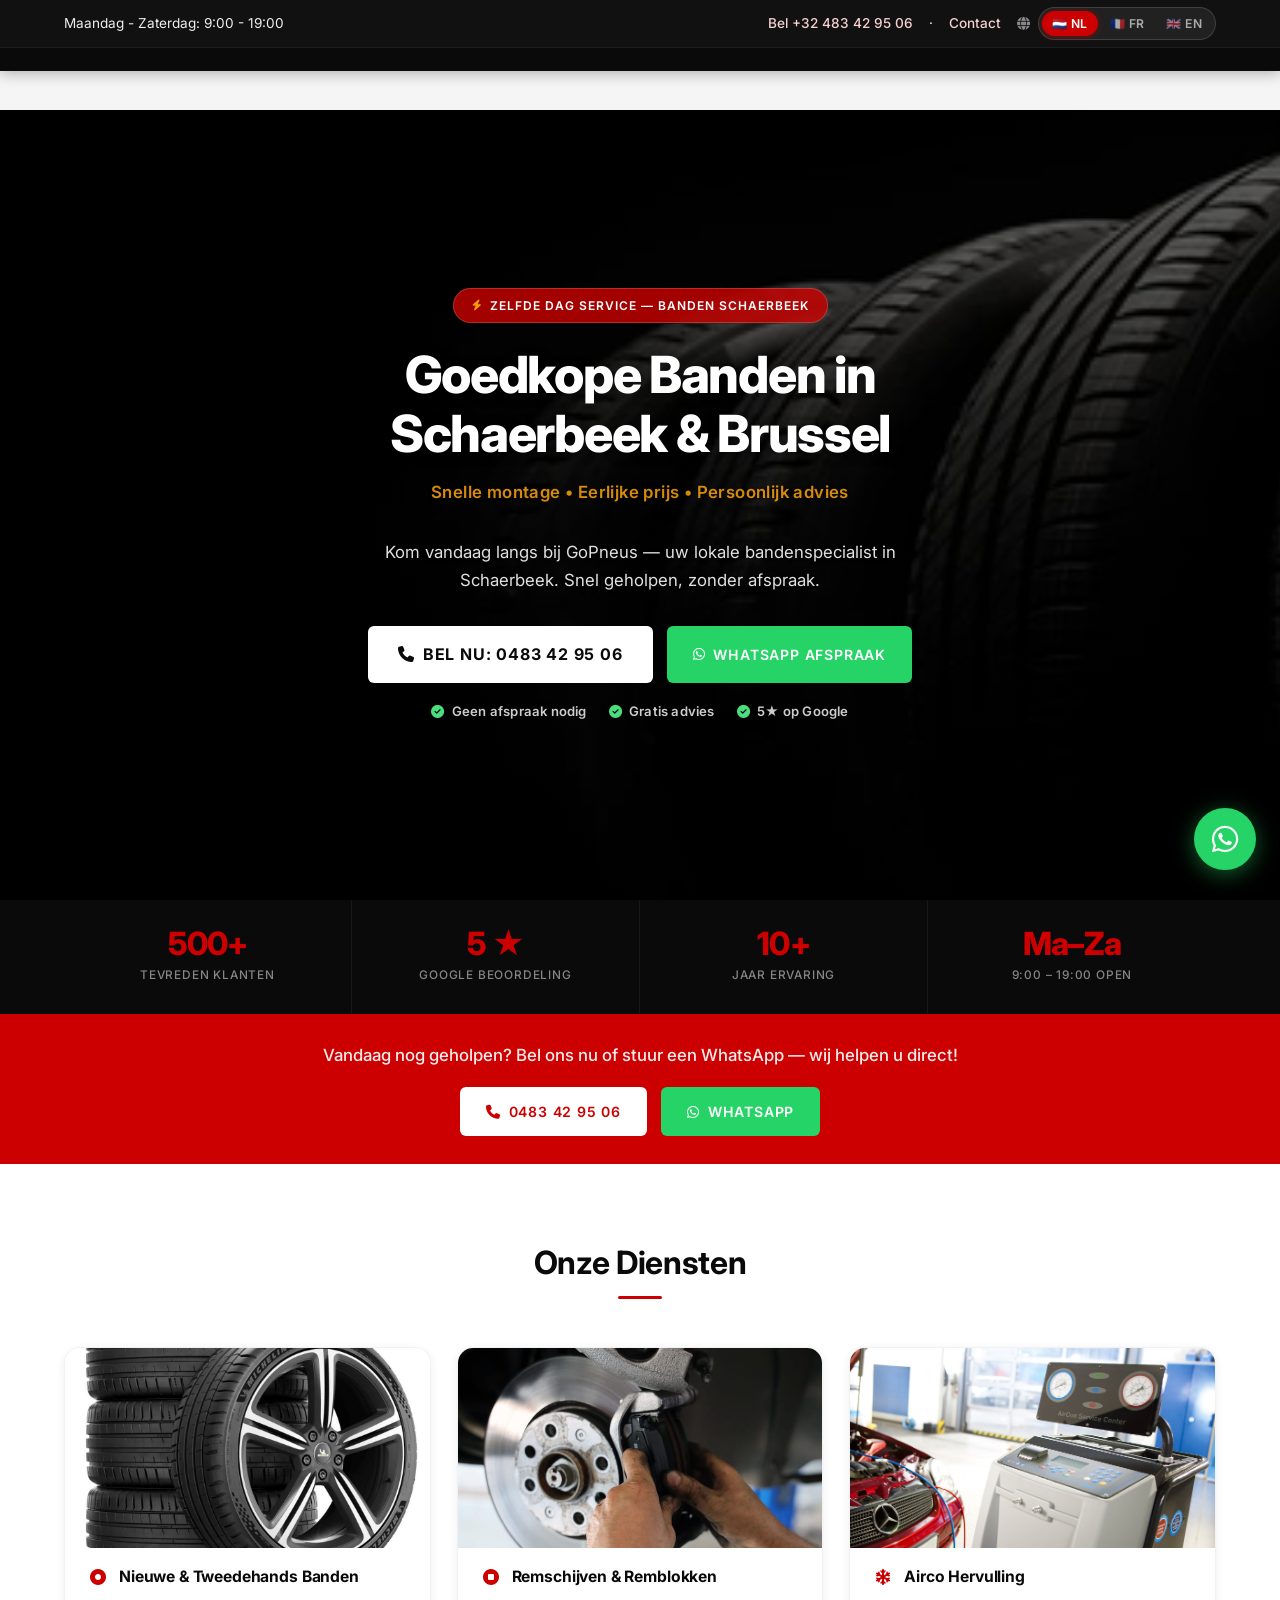
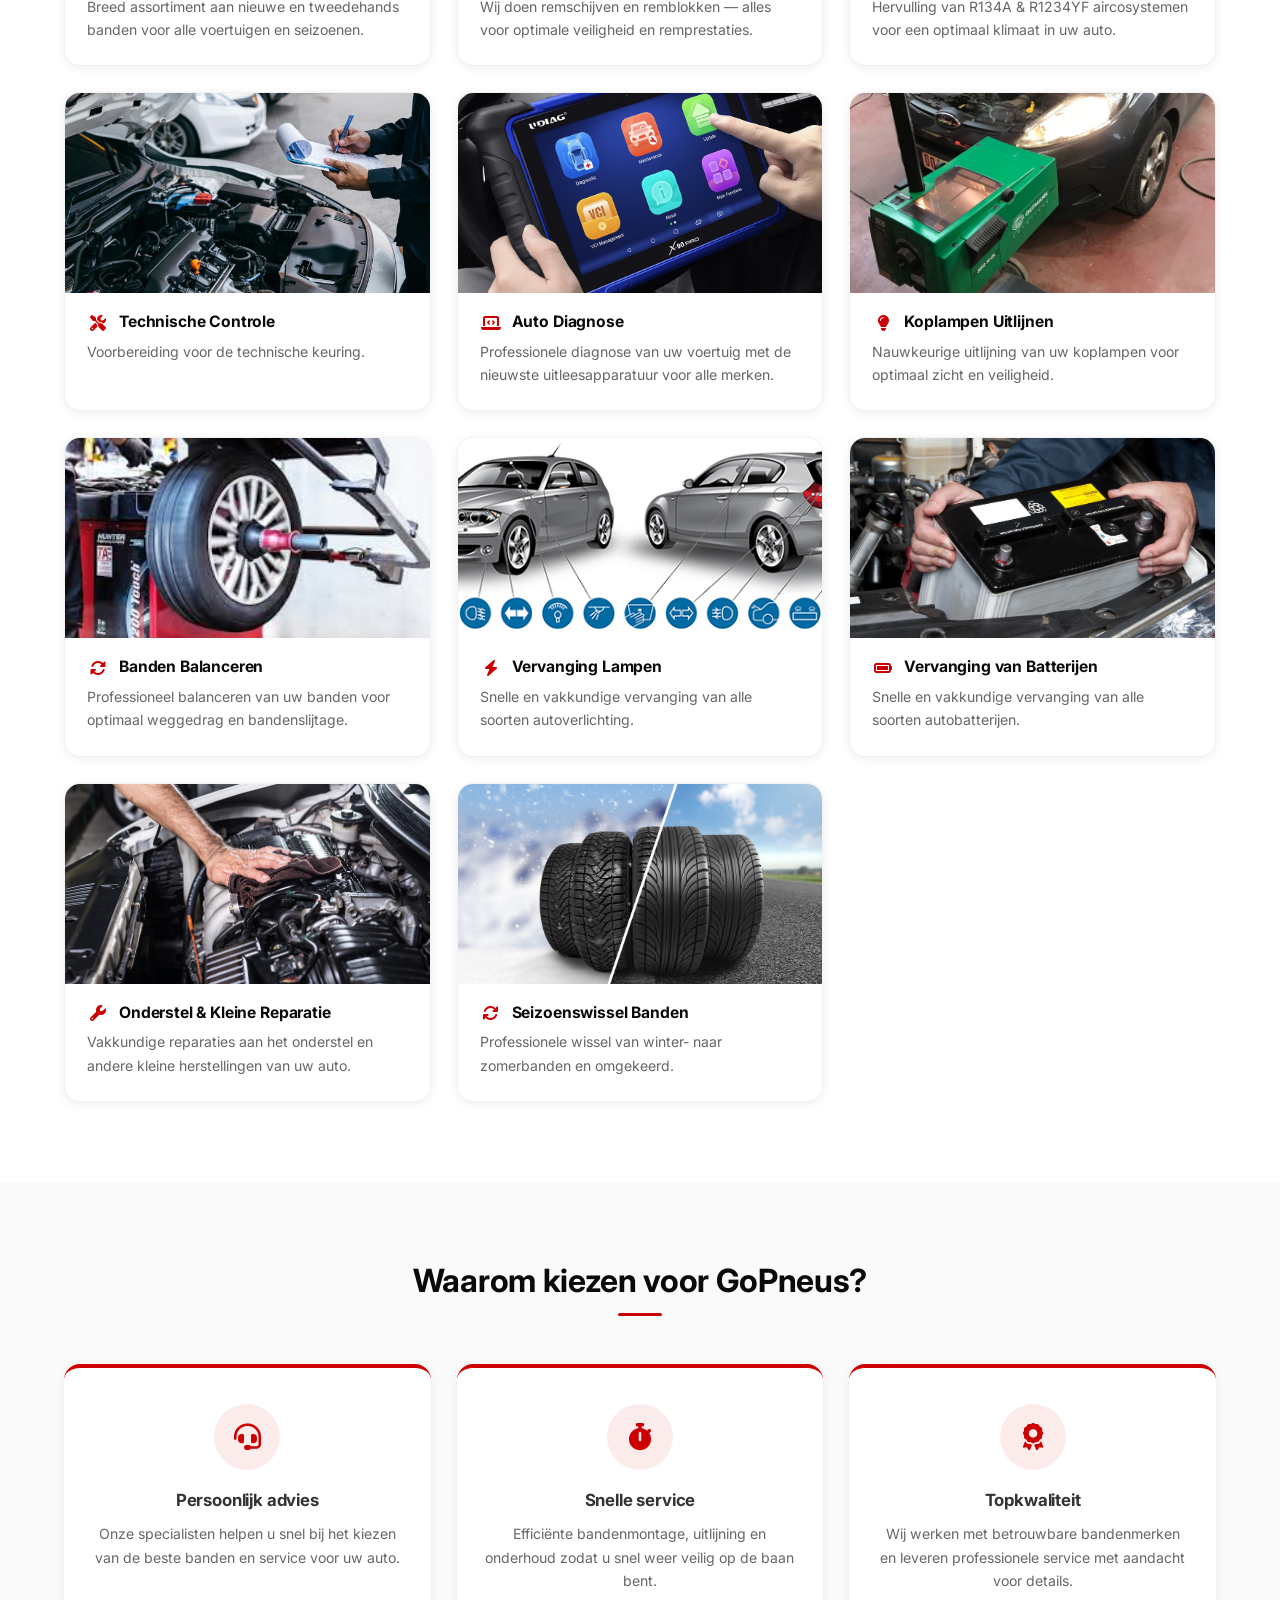
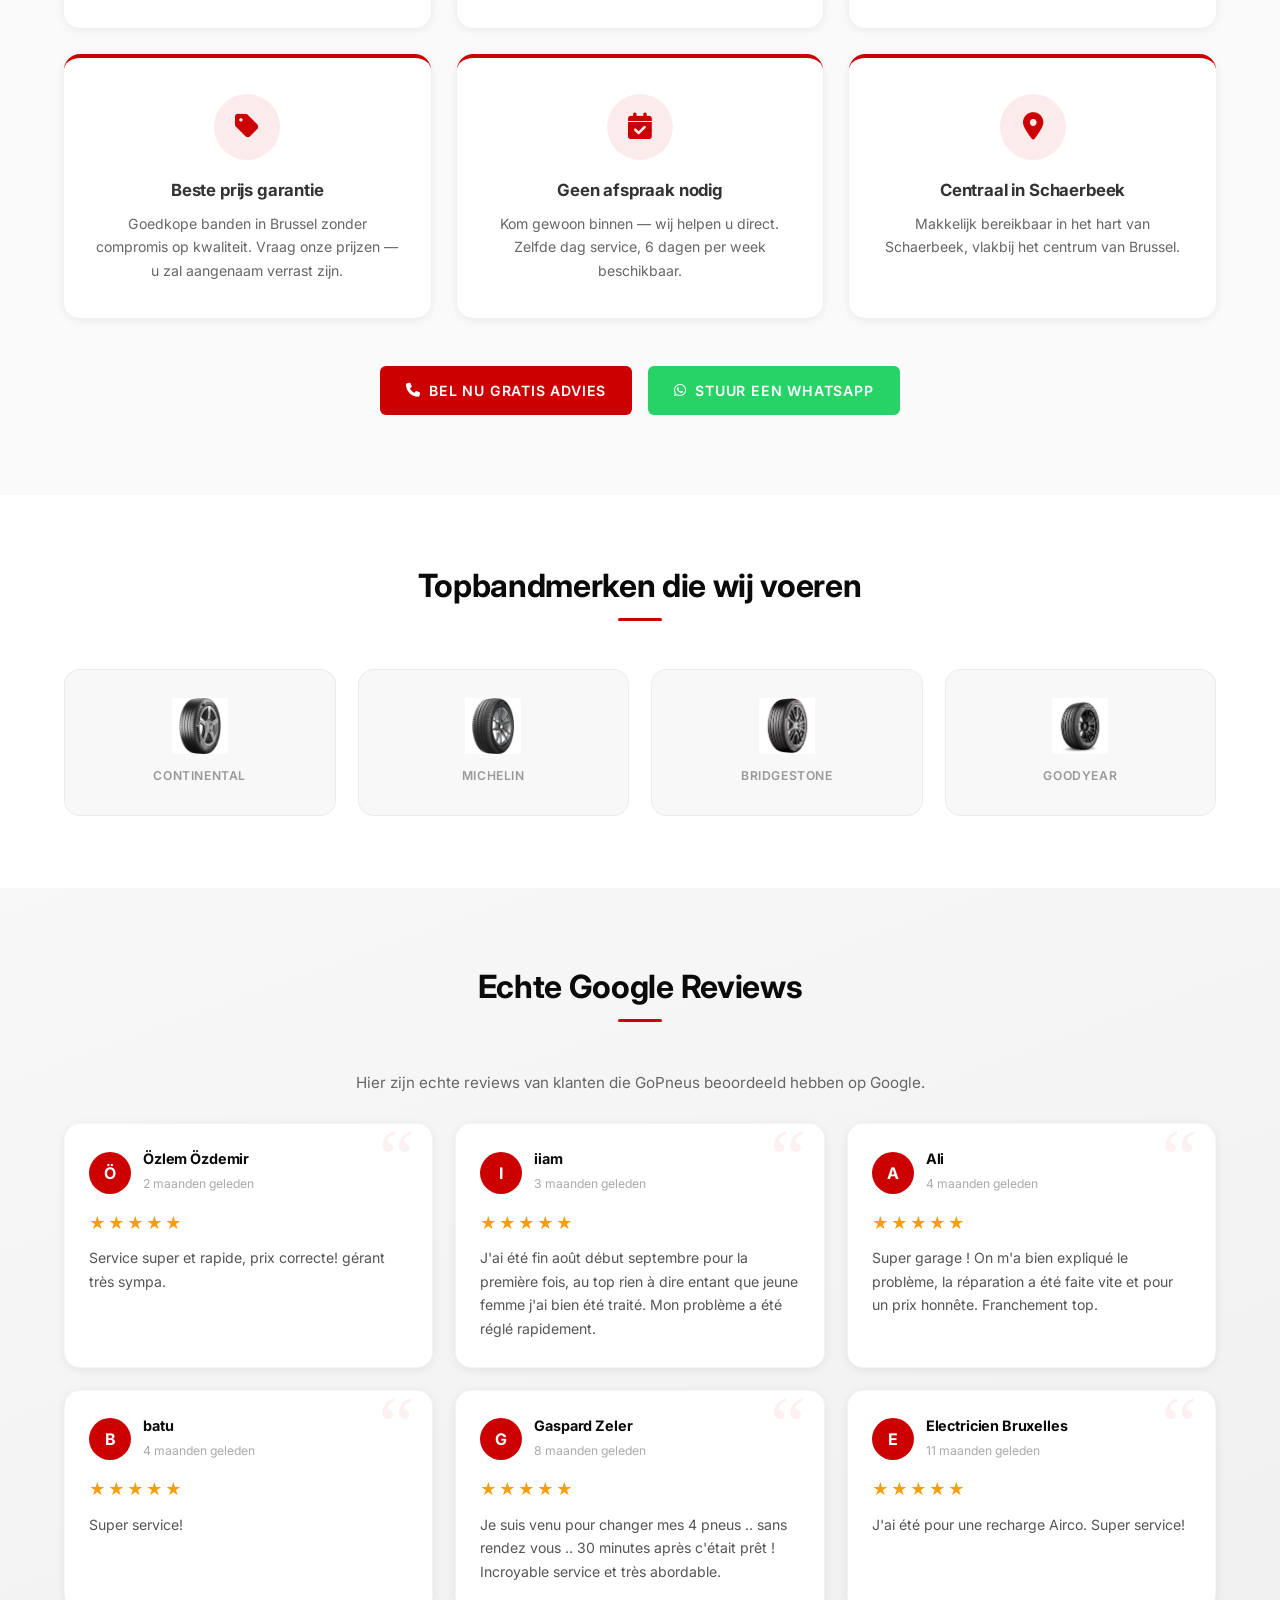
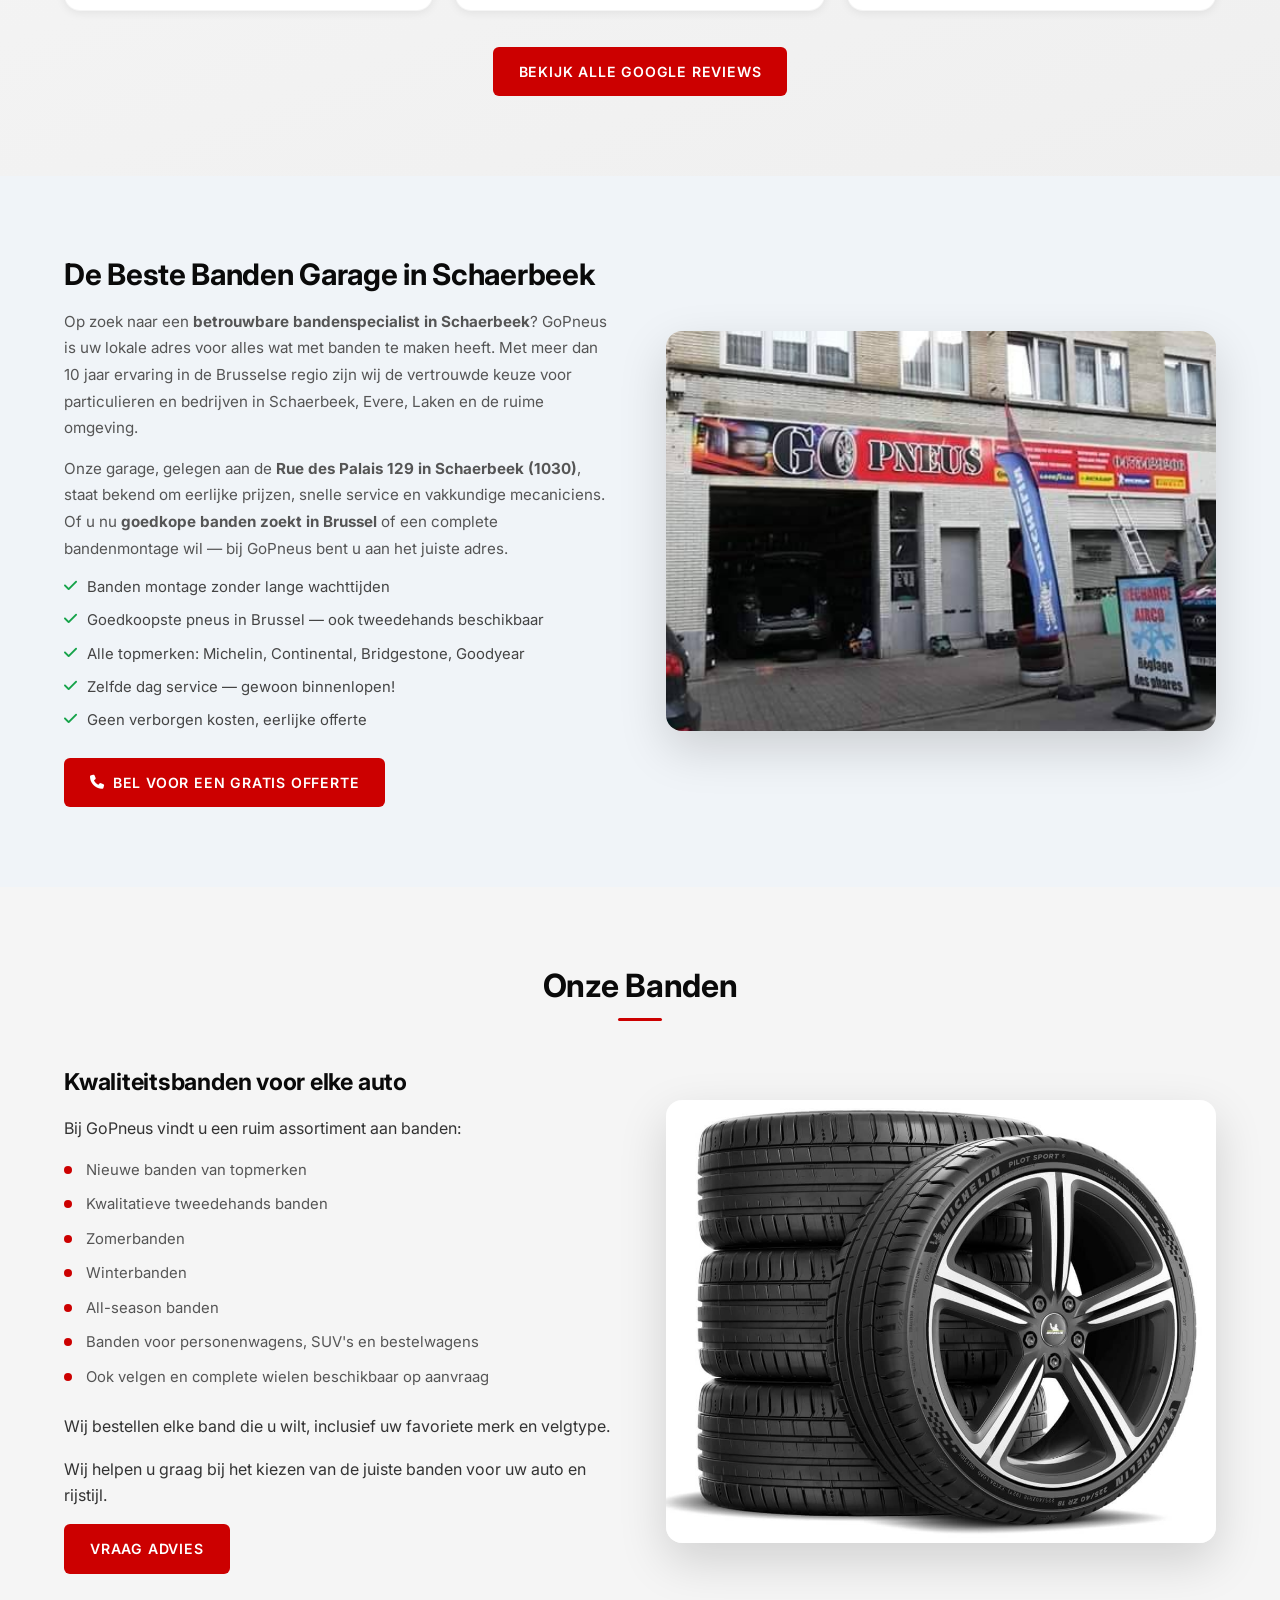
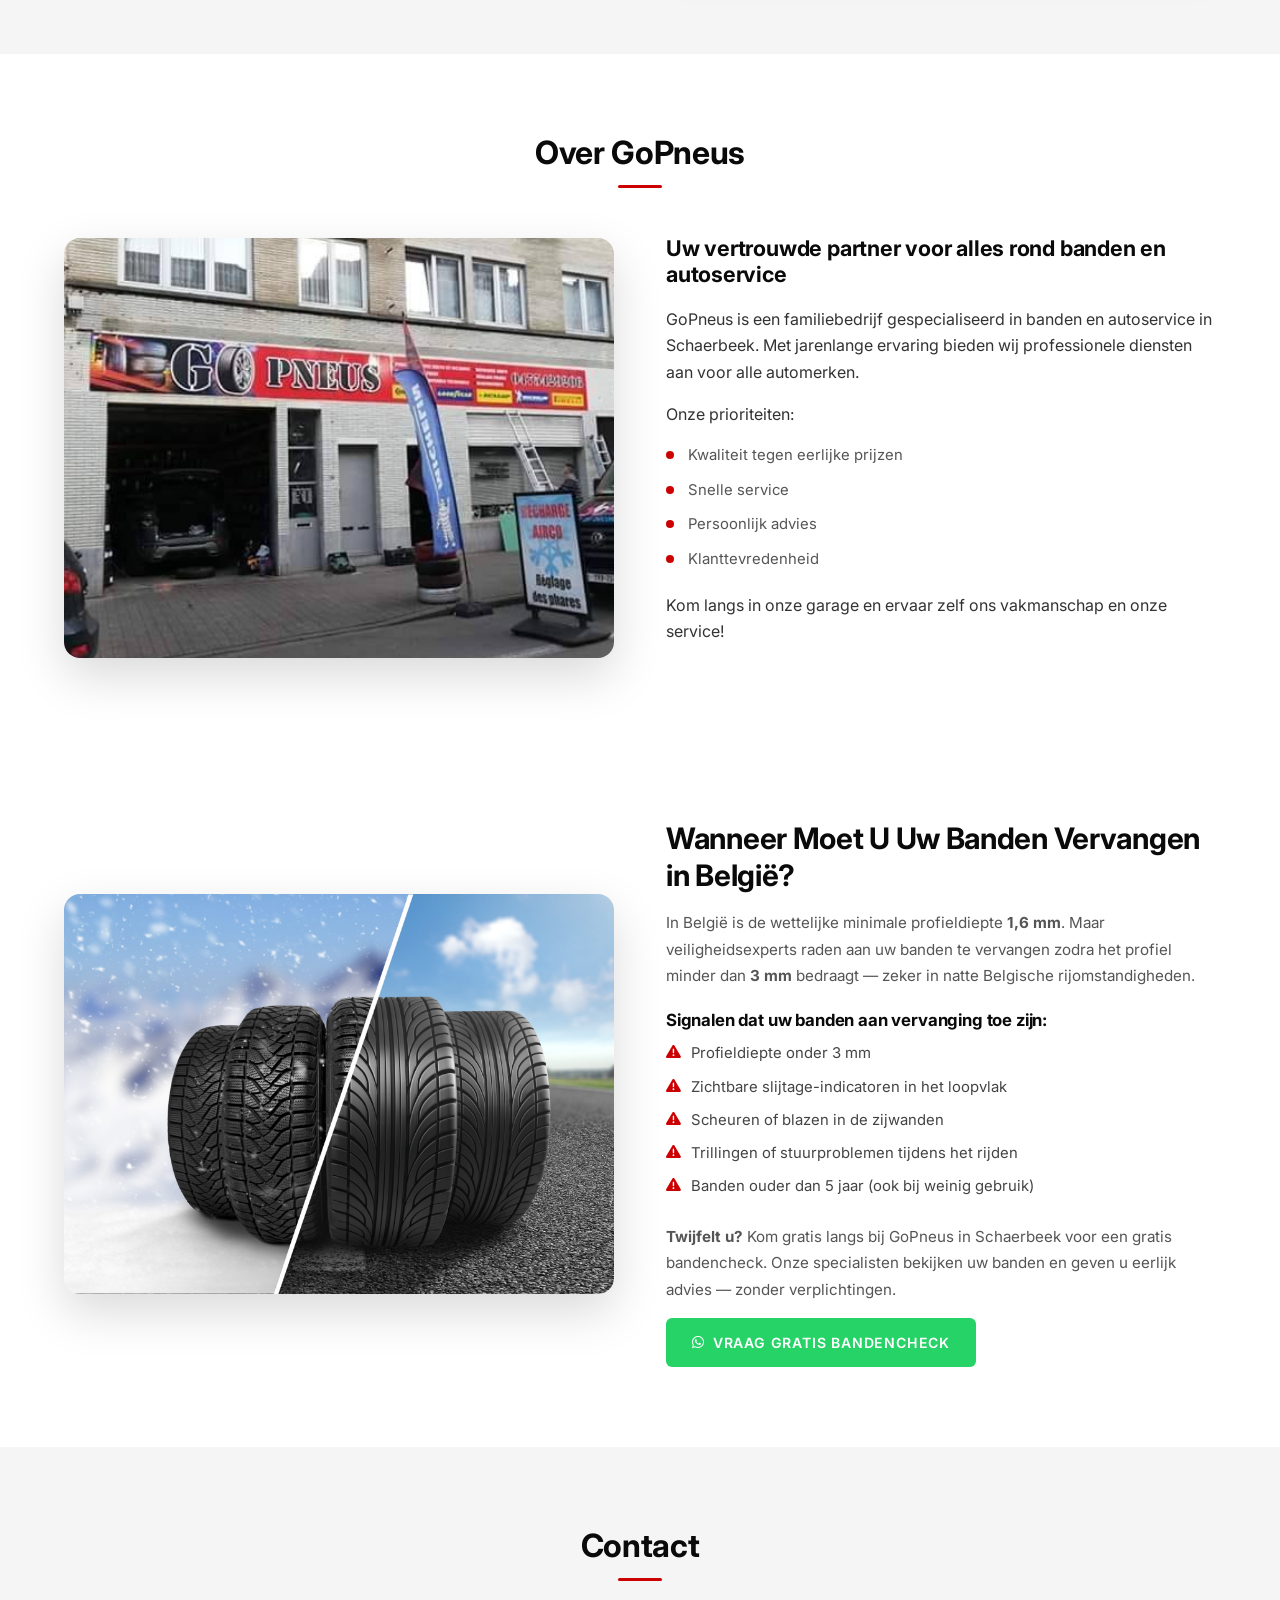
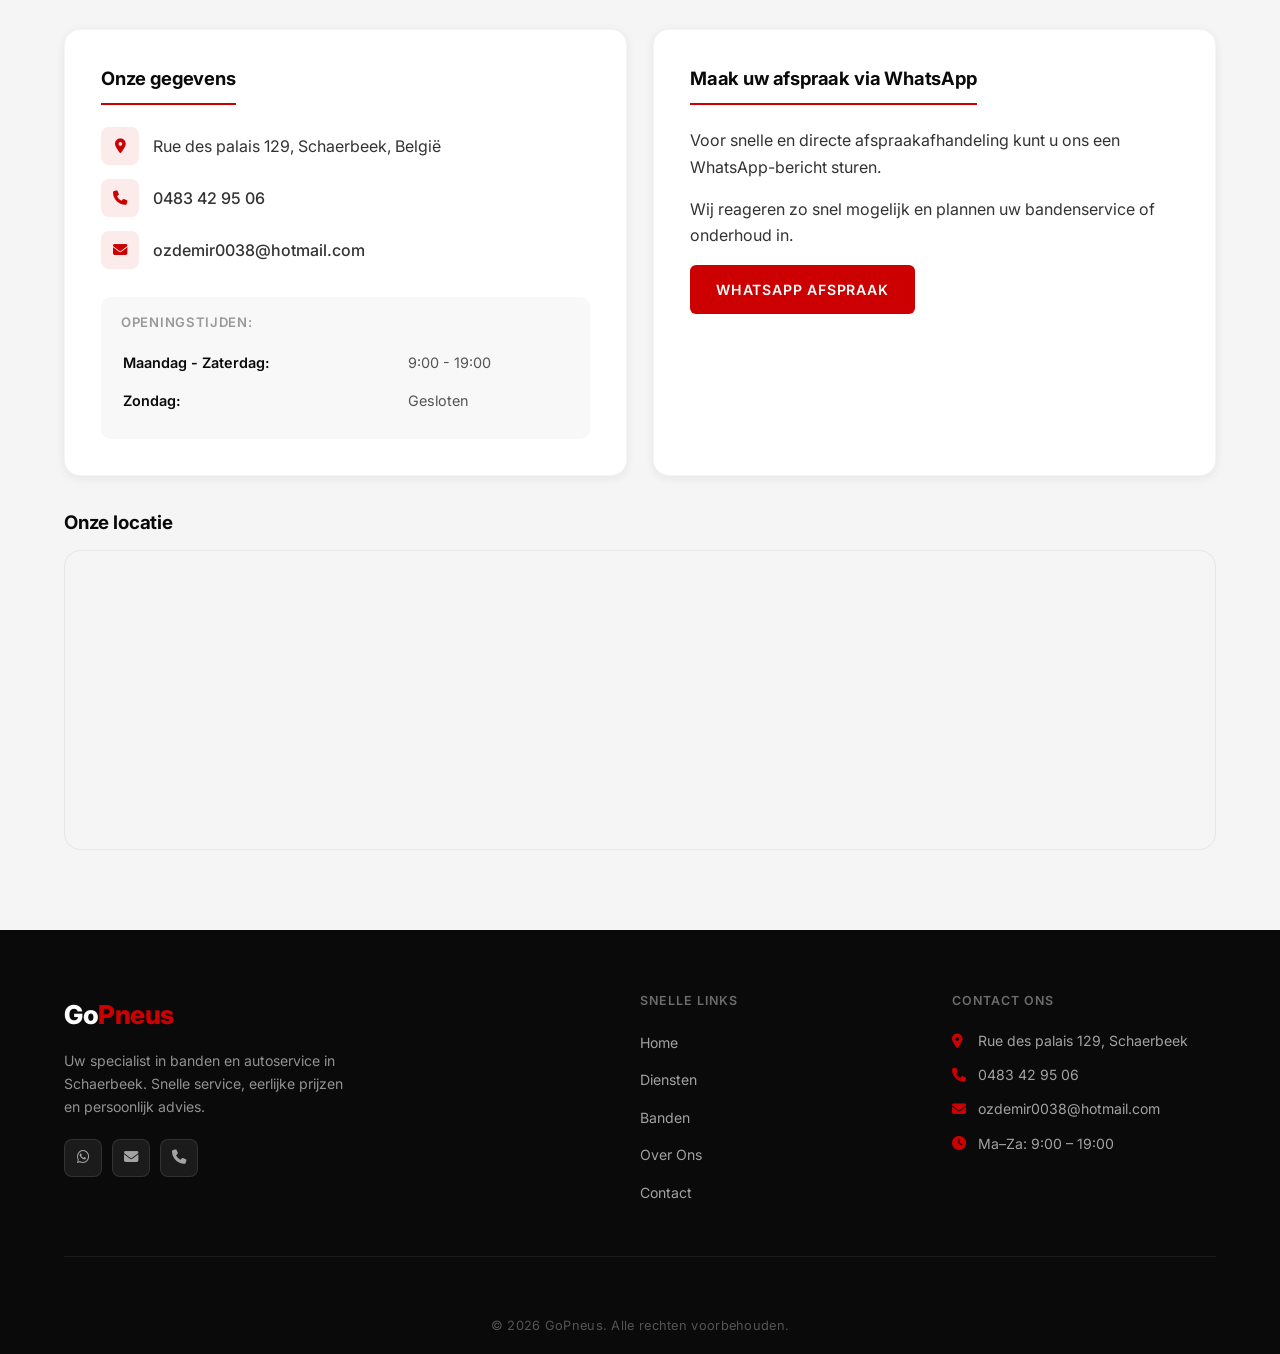
==== commit d74cd900: "Verwijder promoties sectie van homepage Co-Authored-By: Claude Sonnet 4.6 <noreply@anthropic.com>" ====
--- a/index.html
+++ b/index.html
@@ -158,37 +158,6 @@
         </div>
     </div>
 
-    <!-- Promoties Section -->
-    <section class="promoties" id="promoties">
-        <div class="container">
-            <h2 class="section-title" data-i18n="promos_title">Actuele Aanbiedingen</h2>
-            <p class="section-subtitle" data-i18n="promos_sub">Profiteer van onze beste deals — geldig tot zolang de voorraad strekt.</p>
-            <div class="promo-grid">
-                <div class="promo-card">
-                    <div class="promo-badge-label" data-i18n="promo1_badge">POPULAIR</div>
-                    <div class="promo-icon"><i class="fas fa-circle-dot"></i></div>
-                    <h3 data-i18n="promo1_title">2 Banden + Gratis Montage</h3>
-                    <p data-i18n="promo1_text">Koop 2 banden en betaal enkel voor 1x montage. Geldig op alle nieuwe banden.</p>
-                    <a href="tel:+32483429506" class="btn" data-i18n="promo1_cta">Bel voor prijs</a>
-                </div>
-                <div class="promo-card featured">
-                    <div class="promo-badge-label" data-i18n="promo2_badge">BESTE DEAL</div>
-                    <div class="promo-icon"><i class="fas fa-rotate"></i></div>
-                    <h3 data-i18n="promo2_title">4 Banden = Montage &amp; Balanceren GRATIS</h3>
-                    <p data-i18n="promo2_text">Bij aankoop van 4 nieuwe banden zijn montage en balanceren volledig inbegrepen. Bespaar tot €80!</p>
-                    <a href="https://wa.me/32483429506?text=Hallo%20GoPneus%2C%20ik%20wil%20een%20offerte%20voor%204%20banden." target="_blank" rel="noopener" class="btn btn-whatsapp" data-i18n="promo2_cta">WhatsApp offerte</a>
-                </div>
-                <div class="promo-card">
-                    <div class="promo-badge-label" data-i18n="promo3_badge">VANDAAG</div>
-                    <div class="promo-icon"><i class="fas fa-arrows-rotate"></i></div>
-                    <h3 data-i18n="promo3_title">Seizoenswissel — Snel &amp; Voordelig</h3>
-                    <p data-i18n="promo3_text">Vandaag nog wisselen van winter- naar zomerbanden. Zonder wachten, direct geholpen.</p>
-                    <a href="tel:+32483429506" class="btn" data-i18n="promo3_cta">Kom vandaag langs</a>
-                </div>
-            </div>
-        </div>
-    </section>
-
     <section id="services" class="services">
         <div class="container">
             <h2 class="section-title" data-i18n="services_title">Onze Diensten</h2>
